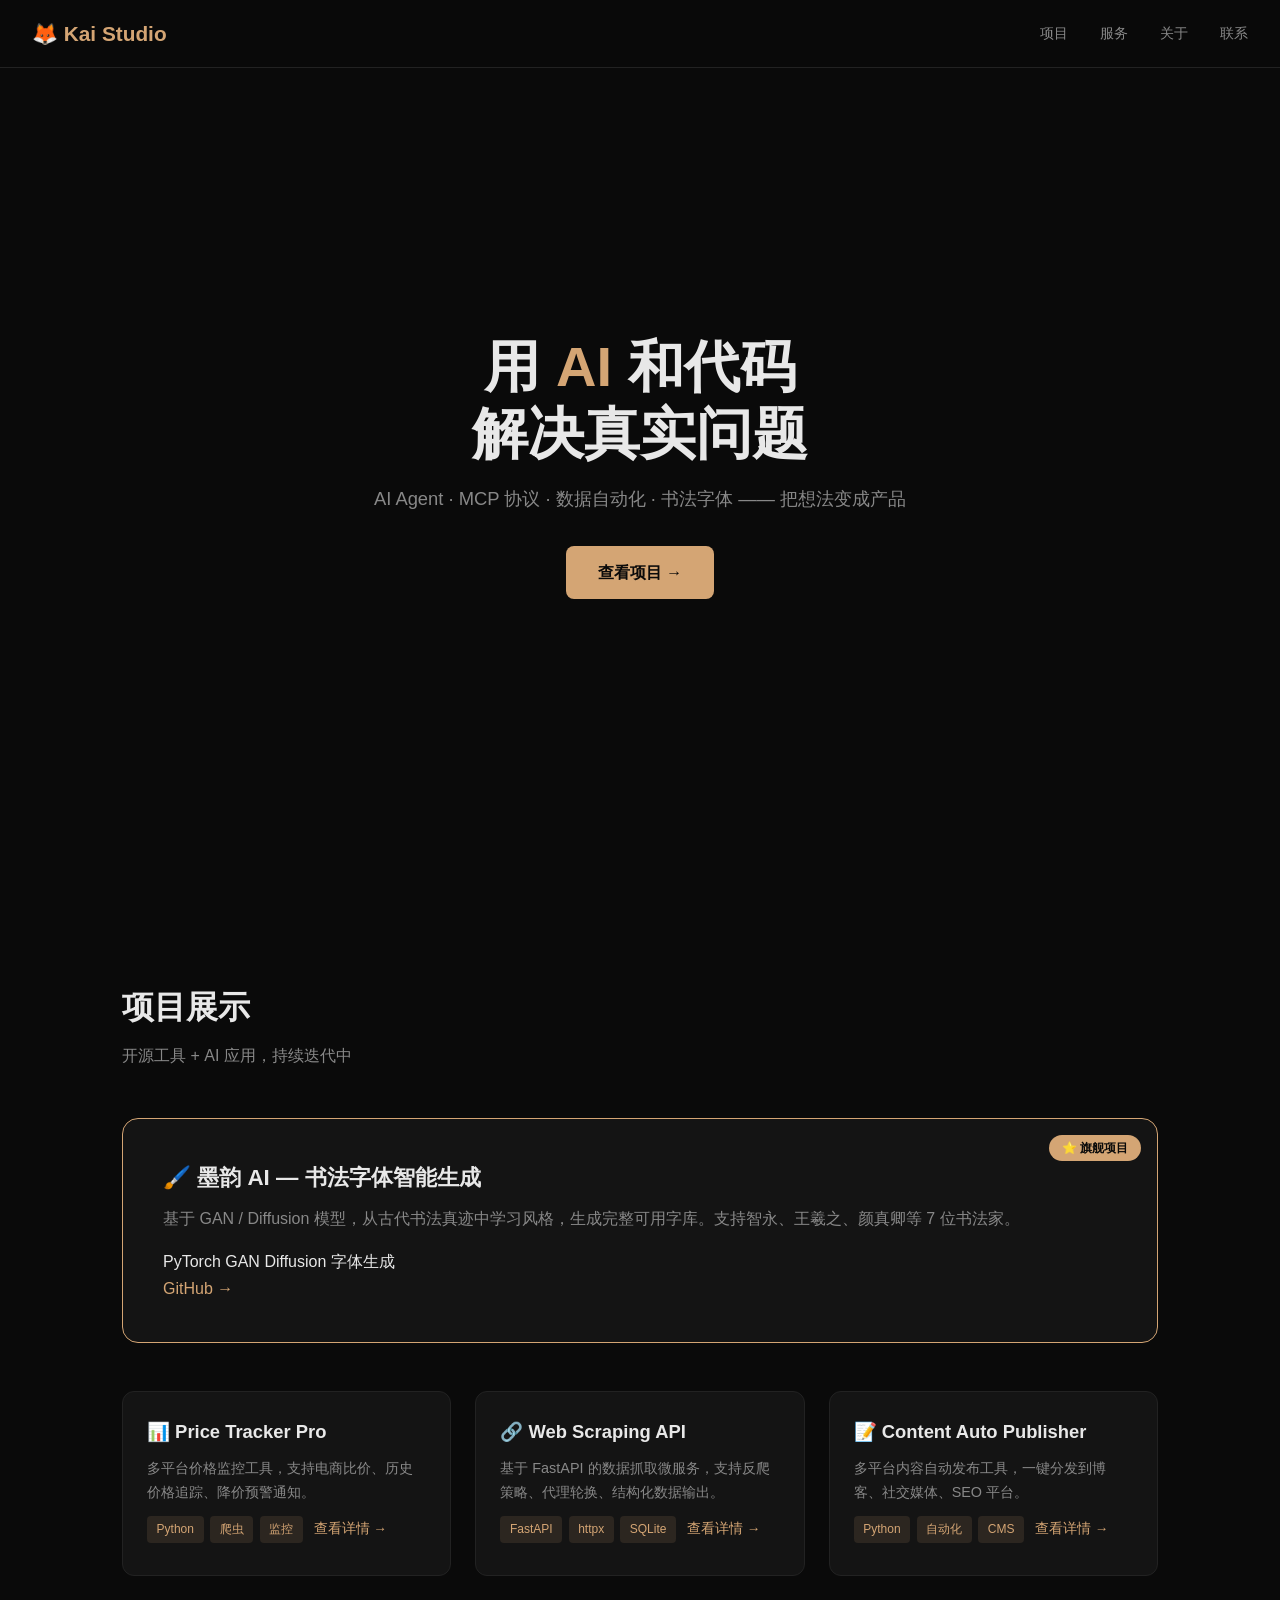
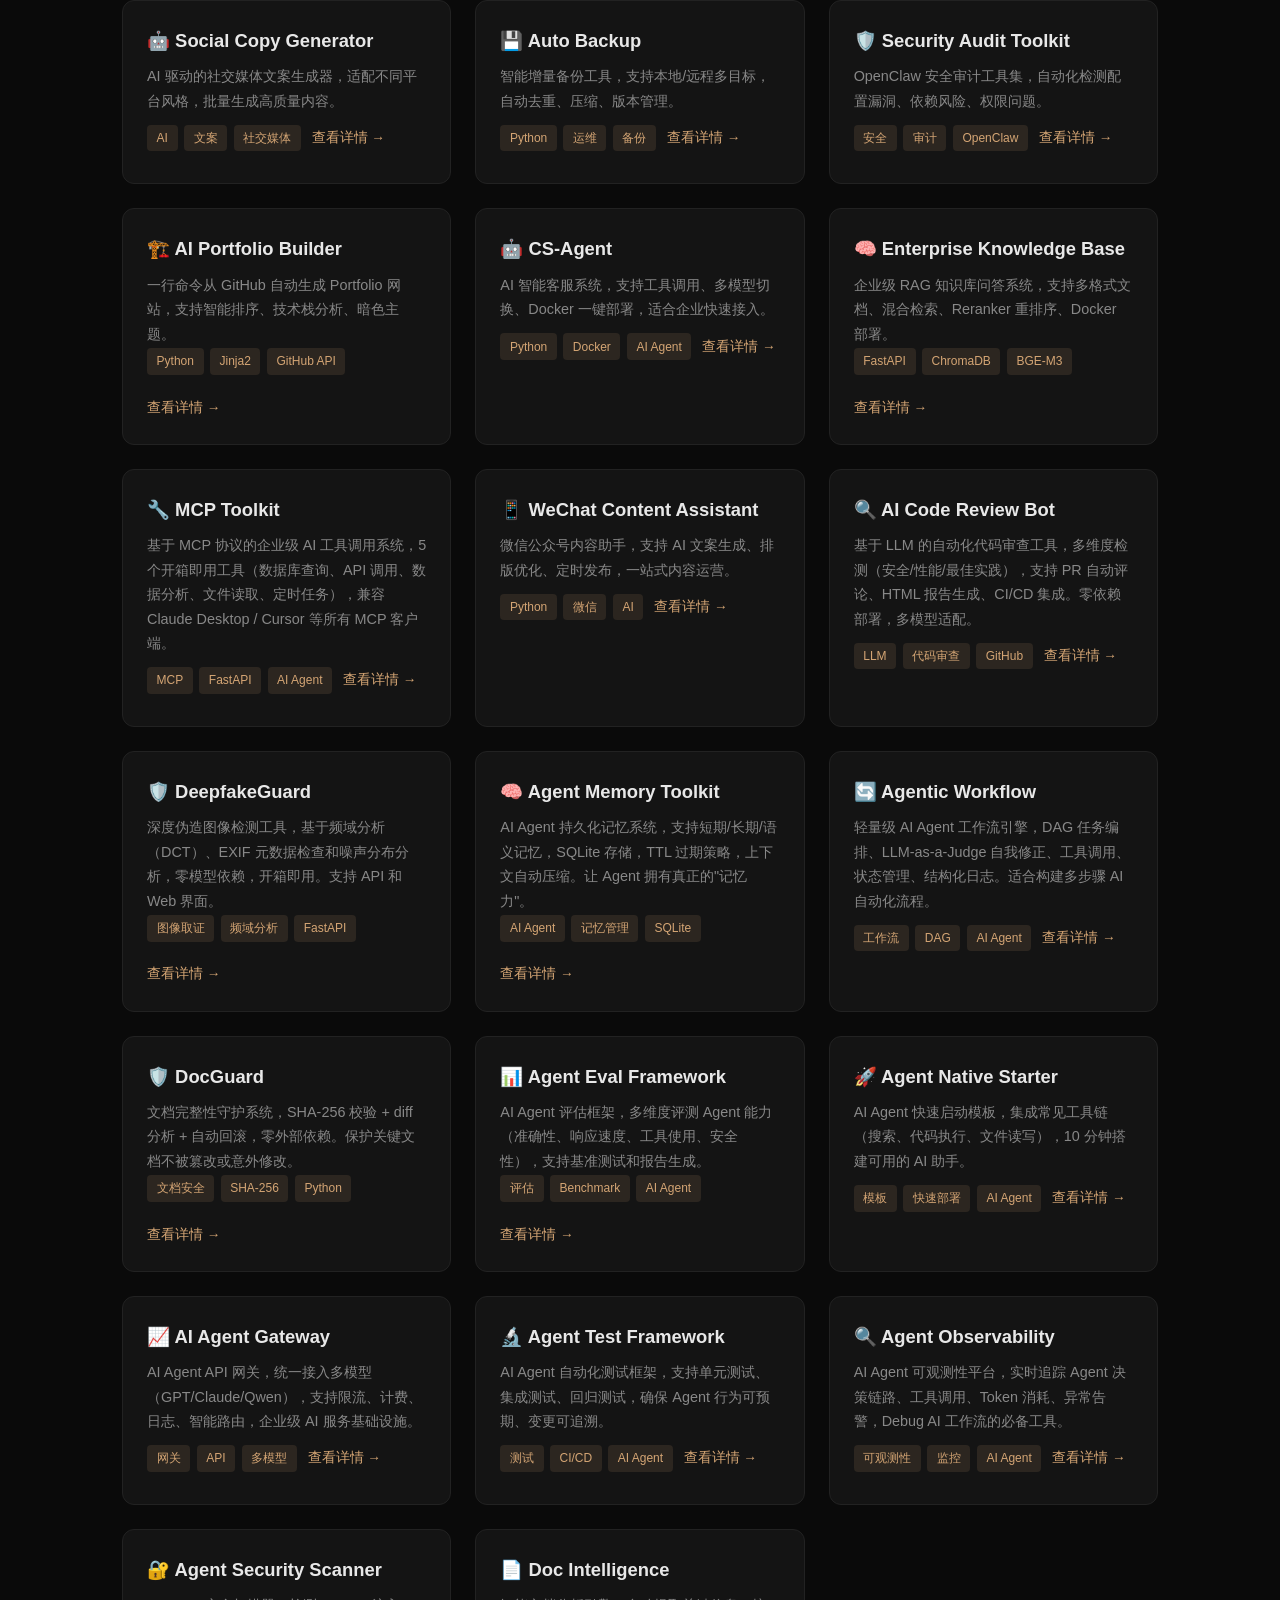
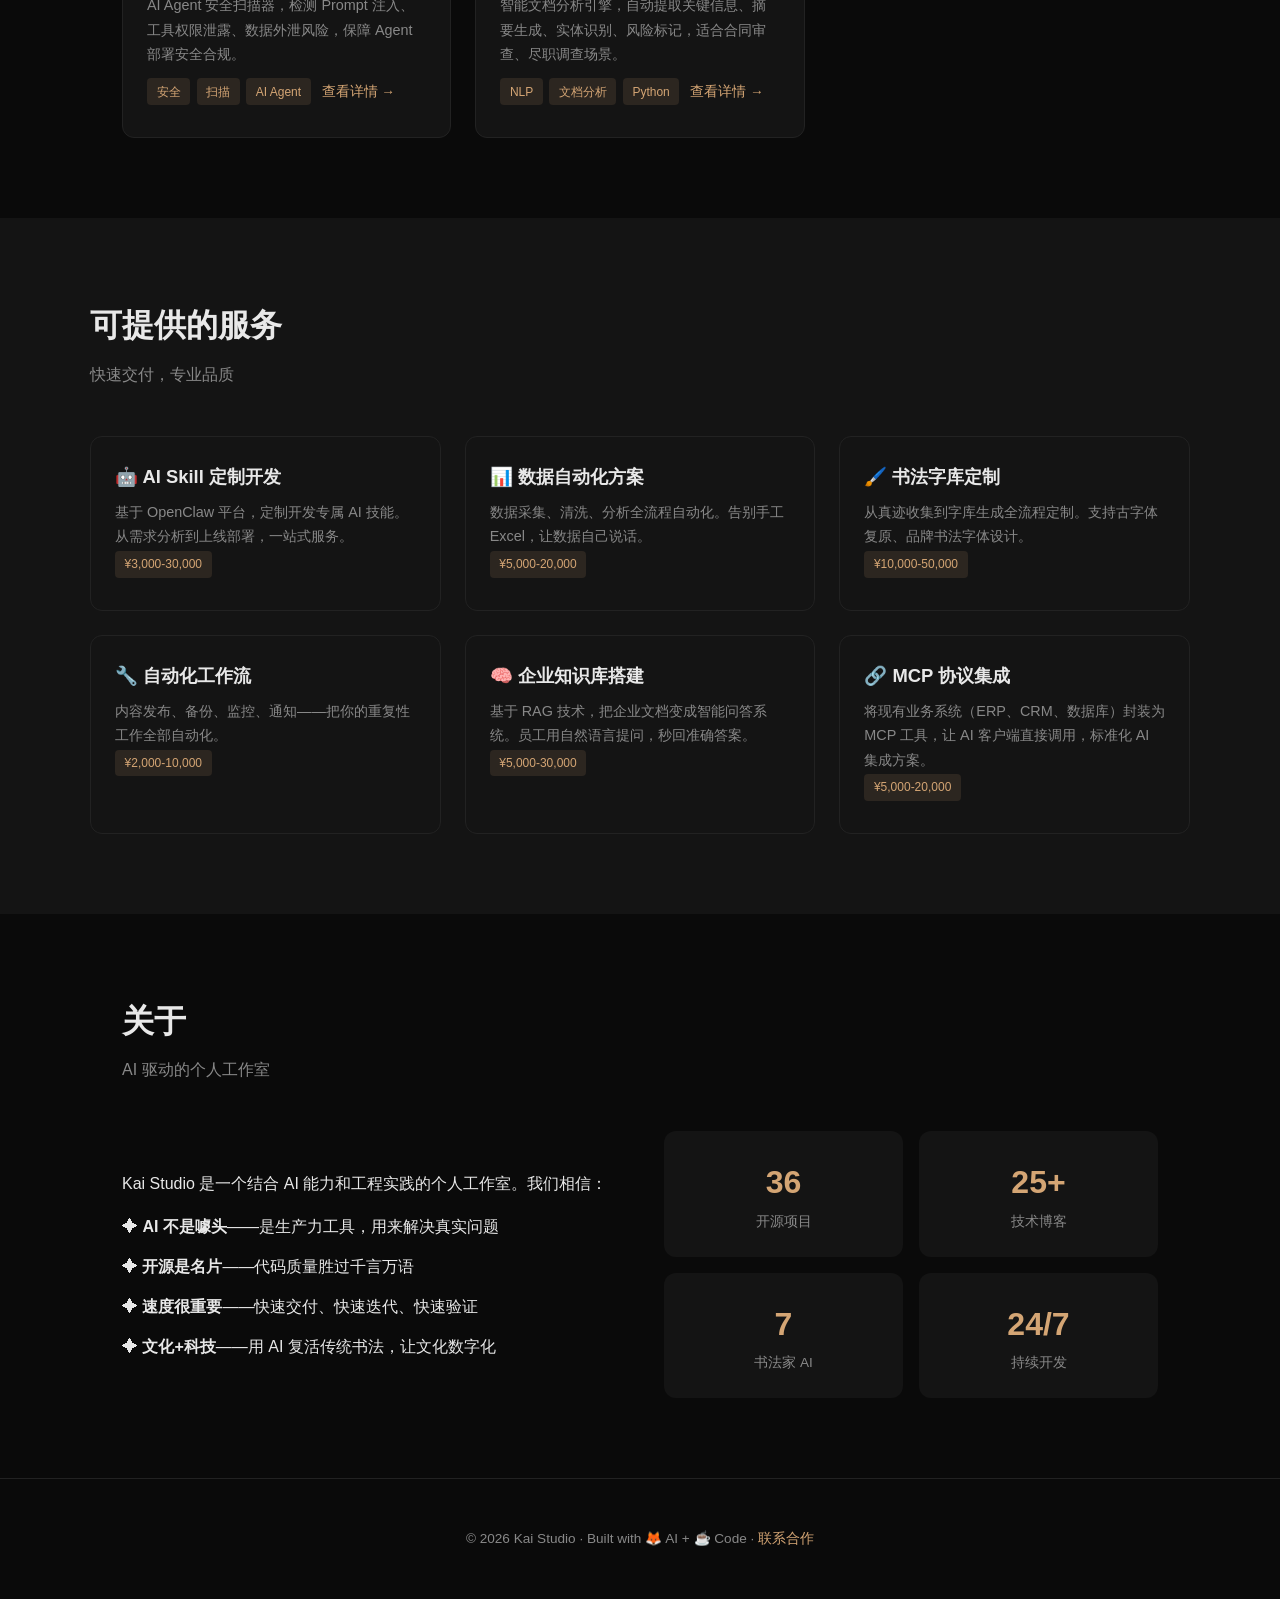
==== portfolio/index.html @ 68e37df7 "📊 更新 Portfolio: 36个开源项目展示 + 新增9个项目卡片" ====
<!DOCTYPE html>
<html lang="zh-CN">
<head>
<meta charset="UTF-8">
<meta name="viewport" content="width=device-width, initial-scale=1.0">
<title>Kai Studio — AI 自动化 · 书法字体 · 数据工具</title>
<style>
*{margin:0;padding:0;box-sizing:border-box}
:root{--bg:#0a0a0a;--card:#141414;--border:#222;--accent:#d4a574;--accent2:#c07850;--text:#e8e8e8;--muted:#888}
body{background:var(--bg);color:var(--text);font-family:-apple-system,BlinkMacSystemFont,"Segoe UI",Roboto,sans-serif;line-height:1.7}
a{color:var(--accent);text-decoration:none}
a:hover{text-decoration:underline}

nav{position:fixed;top:0;left:0;right:0;z-index:100;background:rgba(10,10,10,.92);backdrop-filter:blur(12px);border-bottom:1px solid var(--border);padding:1rem 2rem;display:flex;justify-content:space-between;align-items:center}
nav .logo{font-size:1.3rem;font-weight:700;color:var(--accent)}
nav .links{display:flex;gap:2rem}
nav .links a{color:var(--muted);font-size:.9rem;transition:color .2s}
nav .links a:hover{color:var(--accent);text-decoration:none}

.hero{min-height:100vh;display:flex;align-items:center;justify-content:center;text-align:center;padding:6rem 2rem 4rem}
.hero h1{font-size:clamp(2rem,5vw,3.5rem);font-weight:800;line-height:1.2;margin-bottom:1rem}
.hero h1 span{color:var(--accent)}
.hero p{font-size:1.15rem;color:var(--muted);max-width:600px;margin:0 auto 2rem}
.hero .cta{display:inline-block;background:var(--accent);color:var(--bg);padding:.8rem 2rem;border-radius:8px;font-weight:600;transition:all .2s}
.hero .cta:hover{background:var(--accent2);text-decoration:none;transform:translateY(-2px)}

section{padding:5rem 2rem;max-width:1100px;margin:0 auto}
section h2{font-size:2rem;margin-bottom:.5rem}
section .subtitle{color:var(--muted);margin-bottom:3rem}

.grid{display:grid;grid-template-columns:repeat(auto-fit,minmax(320px,1fr));gap:1.5rem}
.card{background:var(--card);border:1px solid var(--border);border-radius:12px;padding:1.5rem;transition:border-color .2s}
.card:hover{border-color:var(--accent)}
.card h3{font-size:1.15rem;margin-bottom:.5rem}
.card .tag{display:inline-block;background:rgba(212,165,116,.12);color:var(--accent);padding:.2rem .6rem;border-radius:4px;font-size:.75rem;margin-right:.4rem;margin-bottom:.5rem}
.card p{color:var(--muted);font-size:.9rem}
.card .link{display:inline-block;margin-top:.8rem;font-size:.85rem;color:var(--accent);font-weight:500}

.featured{background:var(--card);border:1px solid var(--accent);border-radius:16px;padding:2.5rem;margin-bottom:3rem;position:relative;overflow:hidden}
.featured::before{content:"⭐ 旗舰项目";position:absolute;top:1rem;right:1rem;background:var(--accent);color:var(--bg);padding:.2rem .8rem;border-radius:20px;font-size:.75rem;font-weight:600}
.featured h3{font-size:1.4rem;margin-bottom:.5rem}
.featured p{color:var(--muted);margin-bottom:1rem}

.about-grid{display:grid;grid-template-columns:1fr 1fr;gap:3rem;align-items:center}
.about-grid .stats{display:grid;grid-template-columns:1fr 1fr;gap:1rem}
.about-grid .stat{text-align:center;padding:1.5rem;background:var(--card);border-radius:12px}
.about-grid .stat .num{font-size:2rem;font-weight:800;color:var(--accent)}
.about-grid .stat .label{font-size:.85rem;color:var(--muted)}

footer{text-align:center;padding:3rem 2rem;border-top:1px solid var(--border);color:var(--muted);font-size:.85rem}

@media(max-width:768px){.about-grid{grid-template-columns:1fr}.nav .links{gap:1rem}}
</style>
</head>
<body>

<nav>
  <div class="logo">🦊 Kai Studio</div>
  <div class="links">
    <a href="#projects">项目</a>
    <a href="#services">服务</a>
    <a href="#about">关于</a>
    <a href="mailto:contact@example.com">联系</a>
  </div>
</nav>

<div class="hero">
  <div>
    <h1>用 <span>AI</span> 和代码<br>解决真实问题</h1>
    <p>AI Agent · MCP 协议 · 数据自动化 · 书法字体 —— 把想法变成产品</p>
    <a href="#projects" class="cta">查看项目 →</a>
  </div>
</div>

<section id="projects">
  <h2>项目展示</h2>
  <p class="subtitle">开源工具 + AI 应用，持续迭代中</p>

  <div class="featured">
    <h3>🖌️ 墨韵 AI — 书法字体智能生成</h3>
    <p>基于 GAN / Diffusion 模型，从古代书法真迹中学习风格，生成完整可用字库。支持智永、王羲之、颜真卿等 7 位书法家。</p>
    <div>
      <span class="tag">PyTorch</span>
      <span class="tag">GAN</span>
      <span class="tag">Diffusion</span>
      <span class="tag">字体生成</span>
    </div>
    <a href="https://github.com/kaising-openclaw1/calligraphy-ai" class="link">GitHub →</a>
  </div>

  <div class="grid">
    <div class="card">
      <h3>📊 Price Tracker Pro</h3>
      <p>多平台价格监控工具，支持电商比价、历史价格追踪、降价预警通知。</p>
      <span class="tag">Python</span><span class="tag">爬虫</span><span class="tag">监控</span>
      <a href="https://github.com/kaising-openclaw1/price-tracker" class="link">查看详情 →</a>
    </div>
    <div class="card">
      <h3>🔗 Web Scraping API</h3>
      <p>基于 FastAPI 的数据抓取微服务，支持反爬策略、代理轮换、结构化数据输出。</p>
      <span class="tag">FastAPI</span><span class="tag">httpx</span><span class="tag">SQLite</span>
      <a href="https://github.com/kaising-openclaw1/scraping-api" class="link">查看详情 →</a>
    </div>
    <div class="card">
      <h3>📝 Content Auto Publisher</h3>
      <p>多平台内容自动发布工具，一键分发到博客、社交媒体、SEO 平台。</p>
      <span class="tag">Python</span><span class="tag">自动化</span><span class="tag">CMS</span>
      <a href="https://github.com/kaising-openclaw1/content-auto-publisher" class="link">查看详情 →</a>
    </div>
    <div class="card">
      <h3>🤖 Social Copy Generator</h3>
      <p>AI 驱动的社交媒体文案生成器，适配不同平台风格，批量生成高质量内容。</p>
      <span class="tag">AI</span><span class="tag">文案</span><span class="tag">社交媒体</span>
      <a href="https://github.com/kaising-openclaw1/social-copy" class="link">查看详情 →</a>
    </div>
    <div class="card">
      <h3>💾 Auto Backup</h3>
      <p>智能增量备份工具，支持本地/远程多目标，自动去重、压缩、版本管理。</p>
      <span class="tag">Python</span><span class="tag">运维</span><span class="tag">备份</span>
      <a href="https://github.com/kaising-openclaw1/auto-backup" class="link">查看详情 →</a>
    </div>
    <div class="card">
      <h3>🛡️ Security Audit Toolkit</h3>
      <p>OpenClaw 安全审计工具集，自动化检测配置漏洞、依赖风险、权限问题。</p>
      <span class="tag">安全</span><span class="tag">审计</span><span class="tag">OpenClaw</span>
      <a href="https://github.com/kaising-openclaw1/security-audit" class="link">查看详情 →</a>
    </div>
    <div class="card">
      <h3>🏗️ AI Portfolio Builder</h3>
      <p>一行命令从 GitHub 自动生成 Portfolio 网站，支持智能排序、技术栈分析、暗色主题。</p>
      <span class="tag">Python</span><span class="tag">Jinja2</span><span class="tag">GitHub API</span>
      <a href="https://github.com/kaising-openclaw1/ai-portfolio-builder" class="link">查看详情 →</a>
    </div>
    <div class="card">
      <h3>🤖 CS-Agent</h3>
      <p>AI 智能客服系统，支持工具调用、多模型切换、Docker 一键部署，适合企业快速接入。</p>
      <span class="tag">Python</span><span class="tag">Docker</span><span class="tag">AI Agent</span>
      <a href="https://github.com/kaising-openclaw1/cs-agent" class="link">查看详情 →</a>
    </div>
    <div class="card">
      <h3>🧠 Enterprise Knowledge Base</h3>
      <p>企业级 RAG 知识库问答系统，支持多格式文档、混合检索、Reranker 重排序、Docker 部署。</p>
      <span class="tag">FastAPI</span><span class="tag">ChromaDB</span><span class="tag">BGE-M3</span>
      <a href="https://github.com/kaising-openclaw1/enterprise-knowledge-base" class="link">查看详情 →</a>
    </div>
    <div class="card">
      <h3>🔧 MCP Toolkit</h3>
      <p>基于 MCP 协议的企业级 AI 工具调用系统，5 个开箱即用工具（数据库查询、API 调用、数据分析、文件读取、定时任务），兼容 Claude Desktop / Cursor 等所有 MCP 客户端。</p>
      <span class="tag">MCP</span><span class="tag">FastAPI</span><span class="tag">AI Agent</span>
      <a href="https://github.com/kaising-openclaw1/mcp-toolkit" class="link">查看详情 →</a>
    </div>
    <div class="card">
      <h3>📱 WeChat Content Assistant</h3>
      <p>微信公众号内容助手，支持 AI 文案生成、排版优化、定时发布，一站式内容运营。</p>
      <span class="tag">Python</span><span class="tag">微信</span><span class="tag">AI</span>
      <a href="https://github.com/kaising-openclaw1/wechat-content-assistant" class="link">查看详情 →</a>
    </div>
    <div class="card">
      <h3>🔍 AI Code Review Bot</h3>
      <p>基于 LLM 的自动化代码审查工具，多维度检测（安全/性能/最佳实践），支持 PR 自动评论、HTML 报告生成、CI/CD 集成。零依赖部署，多模型适配。</p>
      <span class="tag">LLM</span><span class="tag">代码审查</span><span class="tag">GitHub</span>
      <a href="https://github.com/kaising-openclaw1/code-review-bot" class="link">查看详情 →</a>
    </div>
    <div class="card">
      <h3>🛡️ DeepfakeGuard</h3>
      <p>深度伪造图像检测工具，基于频域分析（DCT）、EXIF 元数据检查和噪声分布分析，零模型依赖，开箱即用。支持 API 和 Web 界面。</p>
      <span class="tag">图像取证</span><span class="tag">频域分析</span><span class="tag">FastAPI</span>
      <a href="https://github.com/kaising-openclaw1/deepfake-guard" class="link">查看详情 →</a>
    </div>
    <div class="card">
      <h3>🧠 Agent Memory Toolkit</h3>
      <p>AI Agent 持久化记忆系统，支持短期/长期/语义记忆，SQLite 存储，TTL 过期策略，上下文自动压缩。让 Agent 拥有真正的"记忆力"。</p>
      <span class="tag">AI Agent</span><span class="tag">记忆管理</span><span class="tag">SQLite</span>
      <a href="https://github.com/kaising-openclaw1/agent-memory-toolkit" class="link">查看详情 →</a>
    </div>
    <div class="card">
      <h3>🔄 Agentic Workflow</h3>
      <p>轻量级 AI Agent 工作流引擎，DAG 任务编排、LLM-as-a-Judge 自我修正、工具调用、状态管理、结构化日志。适合构建多步骤 AI 自动化流程。</p>
      <span class="tag">工作流</span><span class="tag">DAG</span><span class="tag">AI Agent</span>
      <a href="https://github.com/kaising-openclaw1/agentic-workflow" class="link">查看详情 →</a>
    </div>
    <div class="card">
      <h3>🛡️ DocGuard</h3>
      <p>文档完整性守护系统，SHA-256 校验 + diff 分析 + 自动回滚，零外部依赖。保护关键文档不被篡改或意外修改。</p>
      <span class="tag">文档安全</span><span class="tag">SHA-256</span><span class="tag">Python</span>
      <a href="https://github.com/kaising-openclaw1/doc-guard" class="link">查看详情 →</a>
    </div>
    <div class="card">
      <h3>📊 Agent Eval Framework</h3>
      <p>AI Agent 评估框架，多维度评测 Agent 能力（准确性、响应速度、工具使用、安全性），支持基准测试和报告生成。</p>
      <span class="tag">评估</span><span class="tag">Benchmark</span><span class="tag">AI Agent</span>
      <a href="https://github.com/kaising-openclaw1/agent-eval-framework" class="link">查看详情 →</a>
    </div>
    <div class="card">
      <h3>🚀 Agent Native Starter</h3>
      <p>AI Agent 快速启动模板，集成常见工具链（搜索、代码执行、文件读写），10 分钟搭建可用的 AI 助手。</p>
      <span class="tag">模板</span><span class="tag">快速部署</span><span class="tag">AI Agent</span>
      <a href="https://github.com/kaising-openclaw1/agent-native-starter" class="link">查看详情 →</a>
    </div>
    <div class="card">
      <h3>📈 AI Agent Gateway</h3>
      <p>AI Agent API 网关，统一接入多模型（GPT/Claude/Qwen），支持限流、计费、日志、智能路由，企业级 AI 服务基础设施。</p>
      <span class="tag">网关</span><span class="tag">API</span><span class="tag">多模型</span>
      <a href="https://github.com/kaising-openclaw1/ai-agent-gateway" class="link">查看详情 →</a>
    </div>
    <div class="card">
      <h3>🔬 Agent Test Framework</h3>
      <p>AI Agent 自动化测试框架，支持单元测试、集成测试、回归测试，确保 Agent 行为可预期、变更可追溯。</p>
      <span class="tag">测试</span><span class="tag">CI/CD</span><span class="tag">AI Agent</span>
      <a href="https://github.com/kaising-openclaw1/agent-test-framework" class="link">查看详情 →</a>
    </div>
    <div class="card">
      <h3>🔍 Agent Observability</h3>
      <p>AI Agent 可观测性平台，实时追踪 Agent 决策链路、工具调用、Token 消耗、异常告警，Debug AI 工作流的必备工具。</p>
      <span class="tag">可观测性</span><span class="tag">监控</span><span class="tag">AI Agent</span>
      <a href="https://github.com/kaising-openclaw1/agent-observability" class="link">查看详情 →</a>
    </div>
    <div class="card">
      <h3>🔐 Agent Security Scanner</h3>
      <p>AI Agent 安全扫描器，检测 Prompt 注入、工具权限泄露、数据外泄风险，保障 Agent 部署安全合规。</p>
      <span class="tag">安全</span><span class="tag">扫描</span><span class="tag">AI Agent</span>
      <a href="https://github.com/kaising-openclaw1/agent-security-scanner" class="link">查看详情 →</a>
    </div>
    <div class="card">
      <h3>📄 Doc Intelligence</h3>
      <p>智能文档分析引擎，自动提取关键信息、摘要生成、实体识别、风险标记，适合合同审查、尽职调查场景。</p>
      <span class="tag">NLP</span><span class="tag">文档分析</span><span class="tag">Python</span>
      <a href="https://github.com/kaising-openclaw1/doc-intelligence" class="link">查看详情 →</a>
    </div>
  </div>
</section>

<section id="services" style="background:var(--card);max-width:100%;padding:5rem 2rem">
  <div style="max-width:1100px;margin:0 auto">
    <h2>可提供的服务</h2>
    <p class="subtitle">快速交付，专业品质</p>
    <div class="grid">
      <div class="card">
        <h3>🤖 AI Skill 定制开发</h3>
        <p>基于 OpenClaw 平台，定制开发专属 AI 技能。从需求分析到上线部署，一站式服务。</p>
        <span class="tag">¥3,000-30,000</span>
      </div>
      <div class="card">
        <h3>📊 数据自动化方案</h3>
        <p>数据采集、清洗、分析全流程自动化。告别手工 Excel，让数据自己说话。</p>
        <span class="tag">¥5,000-20,000</span>
      </div>
      <div class="card">
        <h3>🖌️ 书法字库定制</h3>
        <p>从真迹收集到字库生成全流程定制。支持古字体复原、品牌书法字体设计。</p>
        <span class="tag">¥10,000-50,000</span>
      </div>
      <div class="card">
        <h3>🔧 自动化工作流</h3>
        <p>内容发布、备份、监控、通知——把你的重复性工作全部自动化。</p>
        <span class="tag">¥2,000-10,000</span>
      </div>
      <div class="card">
        <h3>🧠 企业知识库搭建</h3>
        <p>基于 RAG 技术，把企业文档变成智能问答系统。员工用自然语言提问，秒回准确答案。</p>
        <span class="tag">¥5,000-30,000</span>
      </div>
      <div class="card">
        <h3>🔗 MCP 协议集成</h3>
        <p>将现有业务系统（ERP、CRM、数据库）封装为 MCP 工具，让 AI 客户端直接调用，标准化 AI 集成方案。</p>
        <span class="tag">¥5,000-20,000</span>
      </div>
    </div>
  </div>
</section>

<section id="about">
  <h2>关于</h2>
  <p class="subtitle">AI 驱动的个人工作室</p>
  <div class="about-grid">
    <div>
      <p style="margin-bottom:1rem">Kai Studio 是一个结合 AI 能力和工程实践的个人工作室。我们相信：</p>
      <ul style="list-style:none;display:flex;flex-direction:column;gap:.8rem">
        <li>✦ <strong>AI 不是噱头</strong>——是生产力工具，用来解决真实问题</li>
        <li>✦ <strong>开源是名片</strong>——代码质量胜过千言万语</li>
        <li>✦ <strong>速度很重要</strong>——快速交付、快速迭代、快速验证</li>
        <li>✦ <strong>文化+科技</strong>——用 AI 复活传统书法，让文化数字化</li>
      </ul>
    </div>
    <div class="stats">
      <div class="stat"><div class="num">36</div><div class="label">开源项目</div></div>
      <div class="stat"><div class="num">25+</div><div class="label">技术博客</div></div>
      <div class="stat"><div class="num">7</div><div class="label">书法家 AI</div></div>
      <div class="stat"><div class="num">24/7</div><div class="label">持续开发</div></div>
    </div>
  </div>
</section>

<footer>
  <p>© 2026 Kai Studio · Built with 🦊 AI + ☕ Code · <a href="mailto:contact@example.com">联系合作</a></p>
</footer>

</body>
</html>
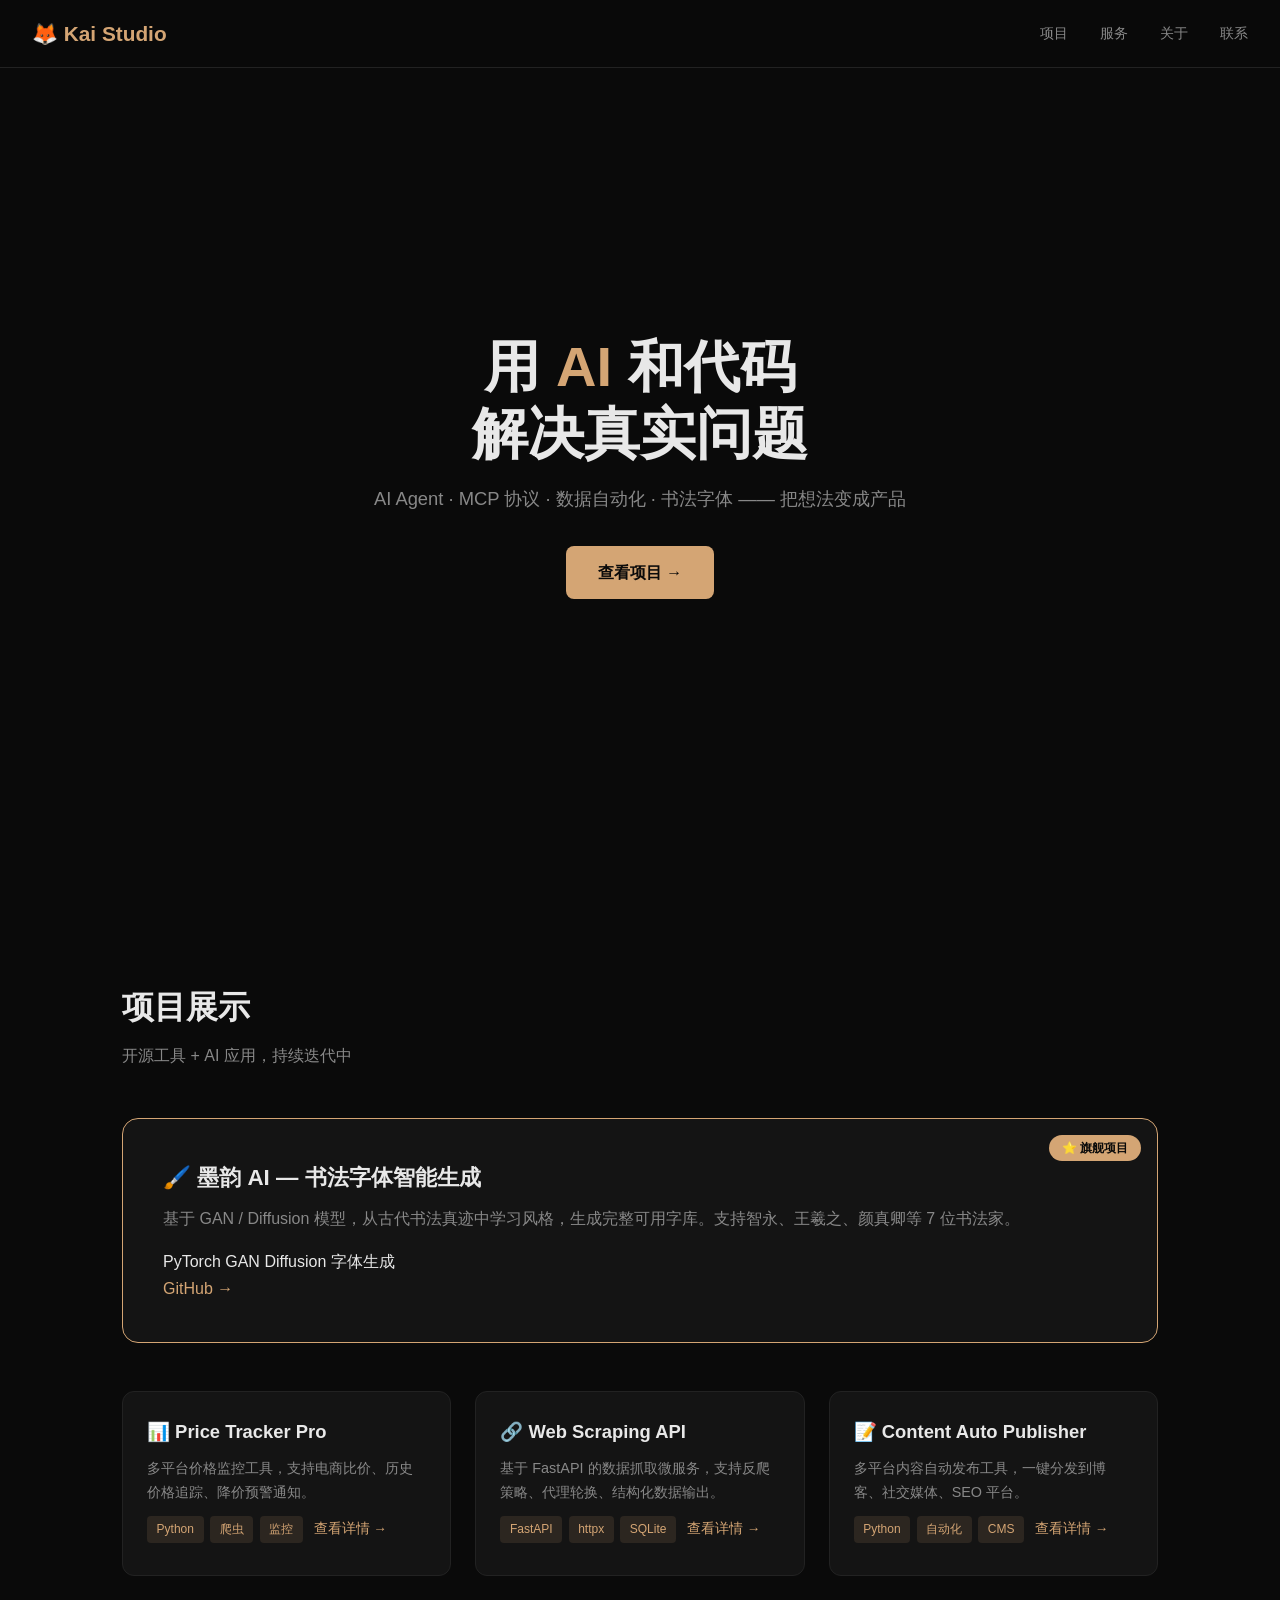
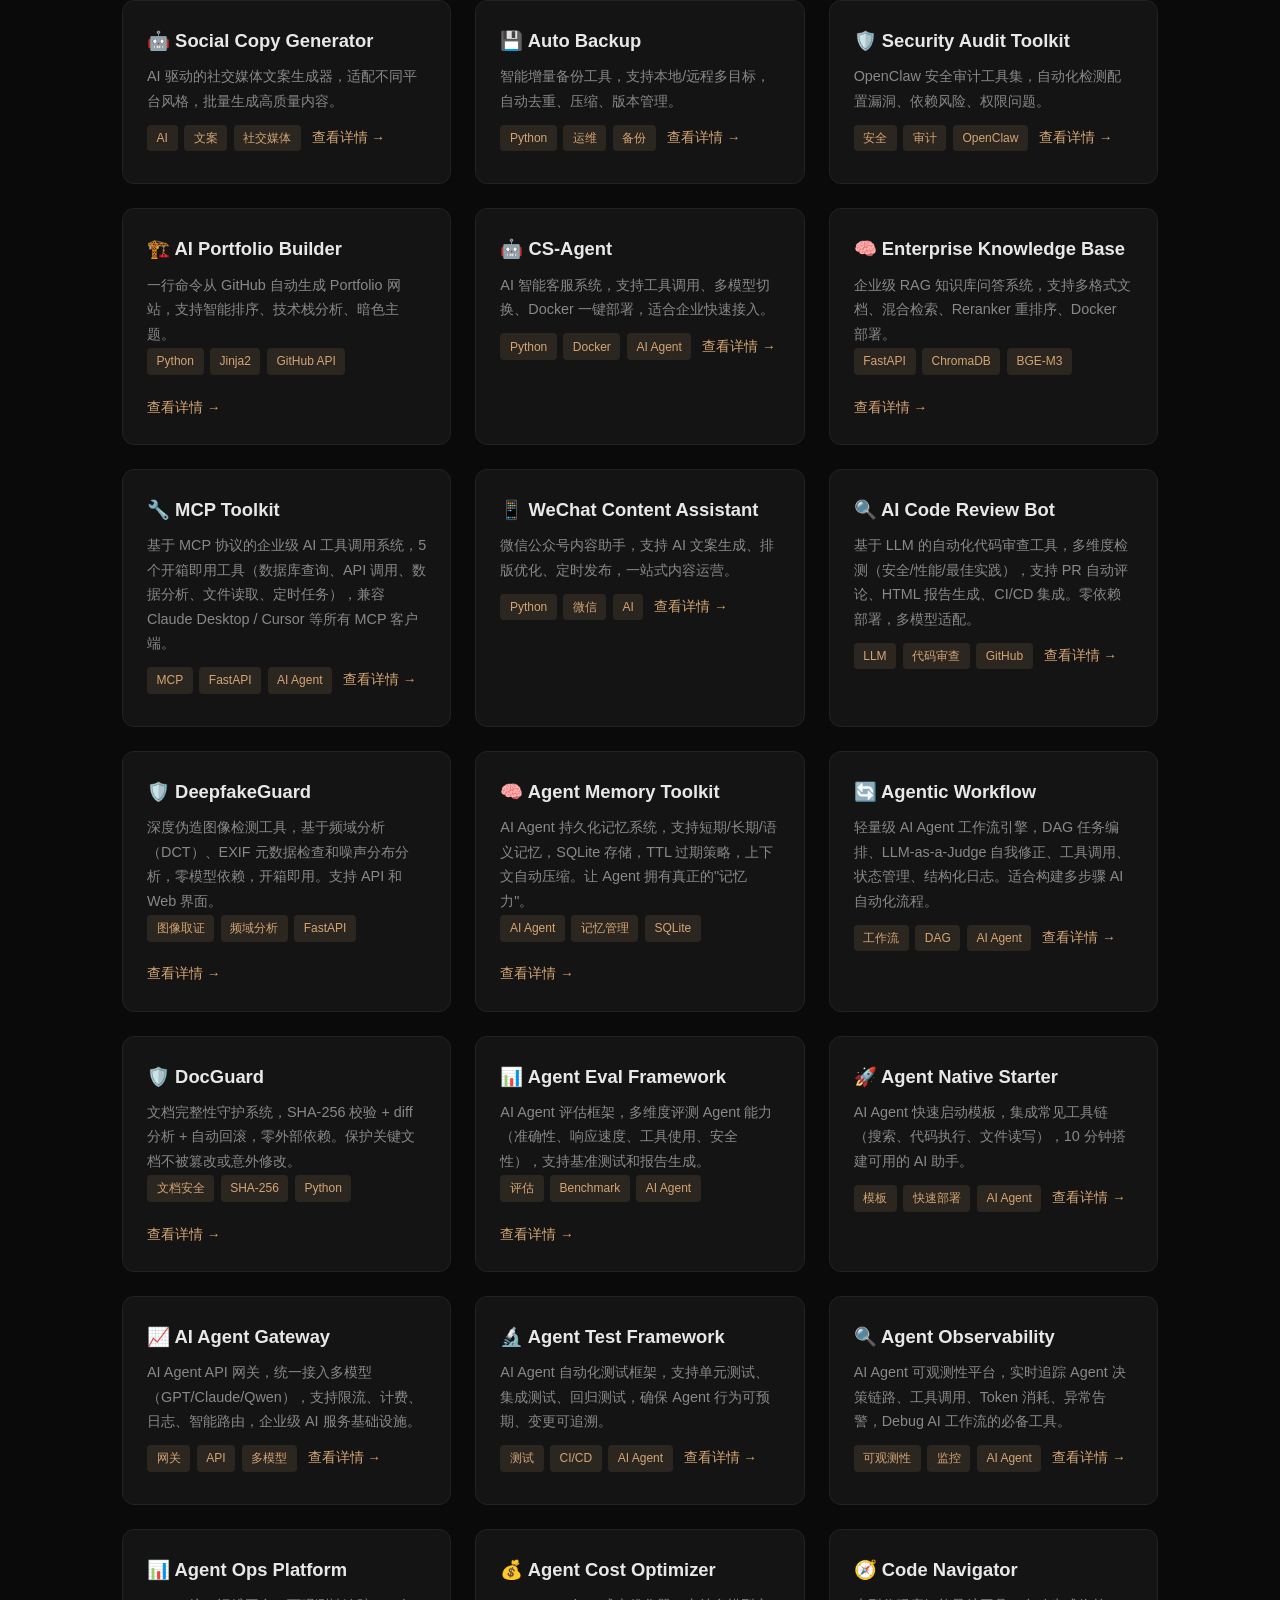
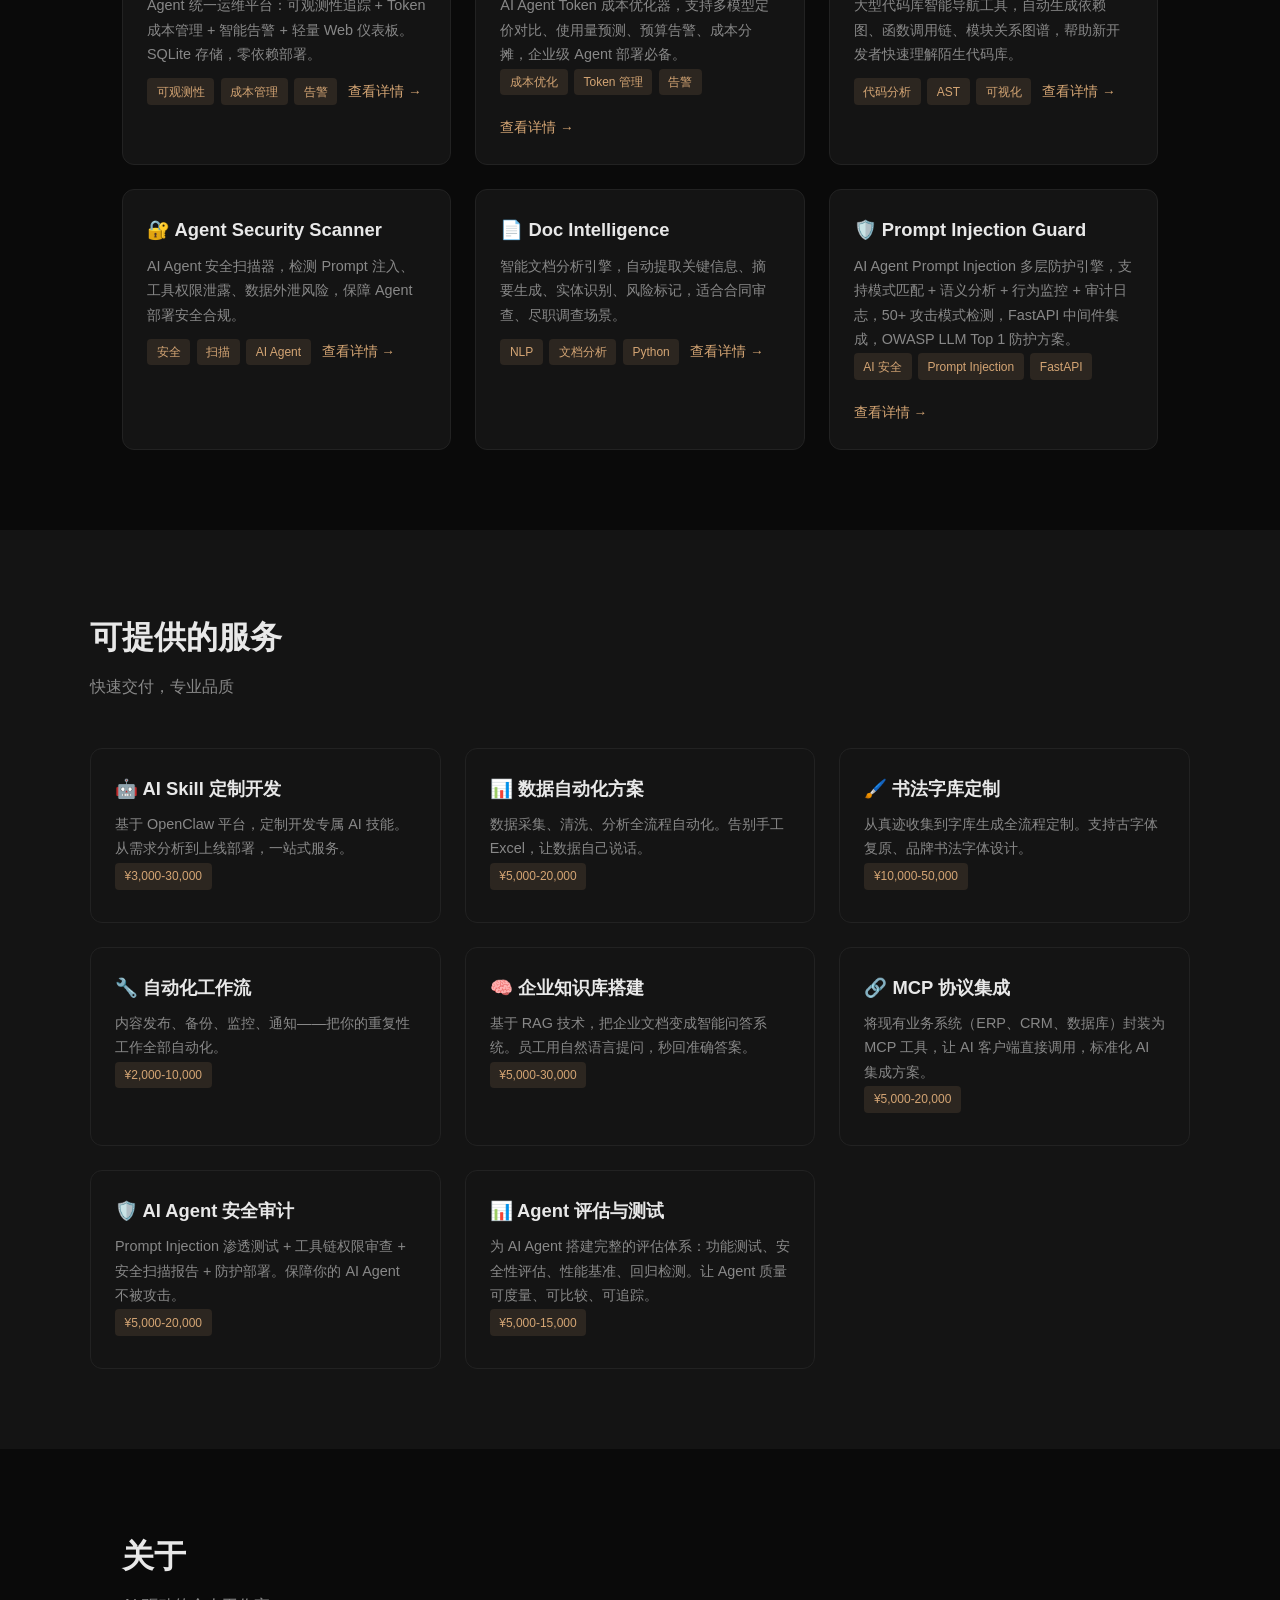
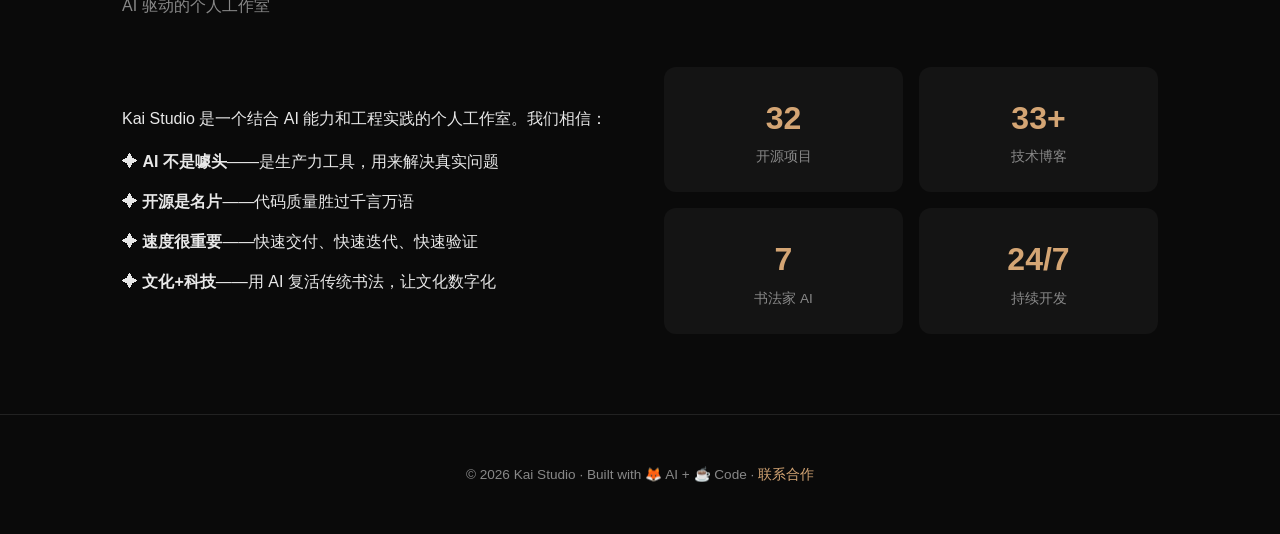
==== commit a8c03ce0: "📊 更新 Portfolio: 新增 Agent Ops/Cost Optimizer/Code Navigator 项目 + Agent 评估服务" ====
--- a/portfolio/index.html
+++ b/portfolio/index.html
@@ -216,6 +216,24 @@
       <a href="https://github.com/kaising-openclaw1/agent-observability" class="link">查看详情 →</a>
     </div>
     <div class="card">
+      <h3>📊 Agent Ops Platform</h3>
+      <p>Agent 统一运维平台：可观测性追踪 + Token 成本管理 + 智能告警 + 轻量 Web 仪表板。SQLite 存储，零依赖部署。</p>
+      <span class="tag">可观测性</span><span class="tag">成本管理</span><span class="tag">告警</span>
+      <a href="https://github.com/kaising-openclaw1/agent-ops-platform" class="link">查看详情 →</a>
+    </div>
+    <div class="card">
+      <h3>💰 Agent Cost Optimizer</h3>
+      <p>AI Agent Token 成本优化器，支持多模型定价对比、使用量预测、预算告警、成本分摊，企业级 Agent 部署必备。</p>
+      <span class="tag">成本优化</span><span class="tag">Token 管理</span><span class="tag">告警</span>
+      <a href="https://github.com/kaising-openclaw1/agent-cost-optimizer" class="link">查看详情 →</a>
+    </div>
+    <div class="card">
+      <h3>🧭 Code Navigator</h3>
+      <p>大型代码库智能导航工具，自动生成依赖图、函数调用链、模块关系图谱，帮助新开发者快速理解陌生代码库。</p>
+      <span class="tag">代码分析</span><span class="tag">AST</span><span class="tag">可视化</span>
+      <a href="https://github.com/kaising-openclaw1/code-navigator" class="link">查看详情 →</a>
+    </div>
+    <div class="card">
       <h3>🔐 Agent Security Scanner</h3>
       <p>AI Agent 安全扫描器，检测 Prompt 注入、工具权限泄露、数据外泄风险，保障 Agent 部署安全合规。</p>
       <span class="tag">安全</span><span class="tag">扫描</span><span class="tag">AI Agent</span>
@@ -226,6 +244,12 @@
       <p>智能文档分析引擎，自动提取关键信息、摘要生成、实体识别、风险标记，适合合同审查、尽职调查场景。</p>
       <span class="tag">NLP</span><span class="tag">文档分析</span><span class="tag">Python</span>
       <a href="https://github.com/kaising-openclaw1/doc-intelligence" class="link">查看详情 →</a>
+    </div>
+    <div class="card">
+      <h3>🛡️ Prompt Injection Guard</h3>
+      <p>AI Agent Prompt Injection 多层防护引擎，支持模式匹配 + 语义分析 + 行为监控 + 审计日志，50+ 攻击模式检测，FastAPI 中间件集成，OWASP LLM Top 1 防护方案。</p>
+      <span class="tag">AI 安全</span><span class="tag">Prompt Injection</span><span class="tag">FastAPI</span>
+      <a href="https://github.com/kaising-openclaw1/prompt-injection-guard" class="link">查看详情 →</a>
     </div>
   </div>
 </section>
@@ -264,6 +288,16 @@
         <h3>🔗 MCP 协议集成</h3>
         <p>将现有业务系统（ERP、CRM、数据库）封装为 MCP 工具，让 AI 客户端直接调用，标准化 AI 集成方案。</p>
         <span class="tag">¥5,000-20,000</span>
+      </div>
+      <div class="card">
+        <h3>🛡️ AI Agent 安全审计</h3>
+        <p>Prompt Injection 渗透测试 + 工具链权限审查 + 安全扫描报告 + 防护部署。保障你的 AI Agent 不被攻击。</p>
+        <span class="tag">¥5,000-20,000</span>
+      </div>
+      <div class="card">
+        <h3>📊 Agent 评估与测试</h3>
+        <p>为 AI Agent 搭建完整的评估体系：功能测试、安全性评估、性能基准、回归检测。让 Agent 质量可度量、可比较、可追踪。</p>
+        <span class="tag">¥5,000-15,000</span>
       </div>
     </div>
   </div>
@@ -283,8 +317,8 @@
       </ul>
     </div>
     <div class="stats">
-      <div class="stat"><div class="num">36</div><div class="label">开源项目</div></div>
-      <div class="stat"><div class="num">25+</div><div class="label">技术博客</div></div>
+      <div class="stat"><div class="num">32</div><div class="label">开源项目</div></div>
+      <div class="stat"><div class="num">33+</div><div class="label">技术博客</div></div>
       <div class="stat"><div class="num">7</div><div class="label">书法家 AI</div></div>
       <div class="stat"><div class="num">24/7</div><div class="label">持续开发</div></div>
     </div>
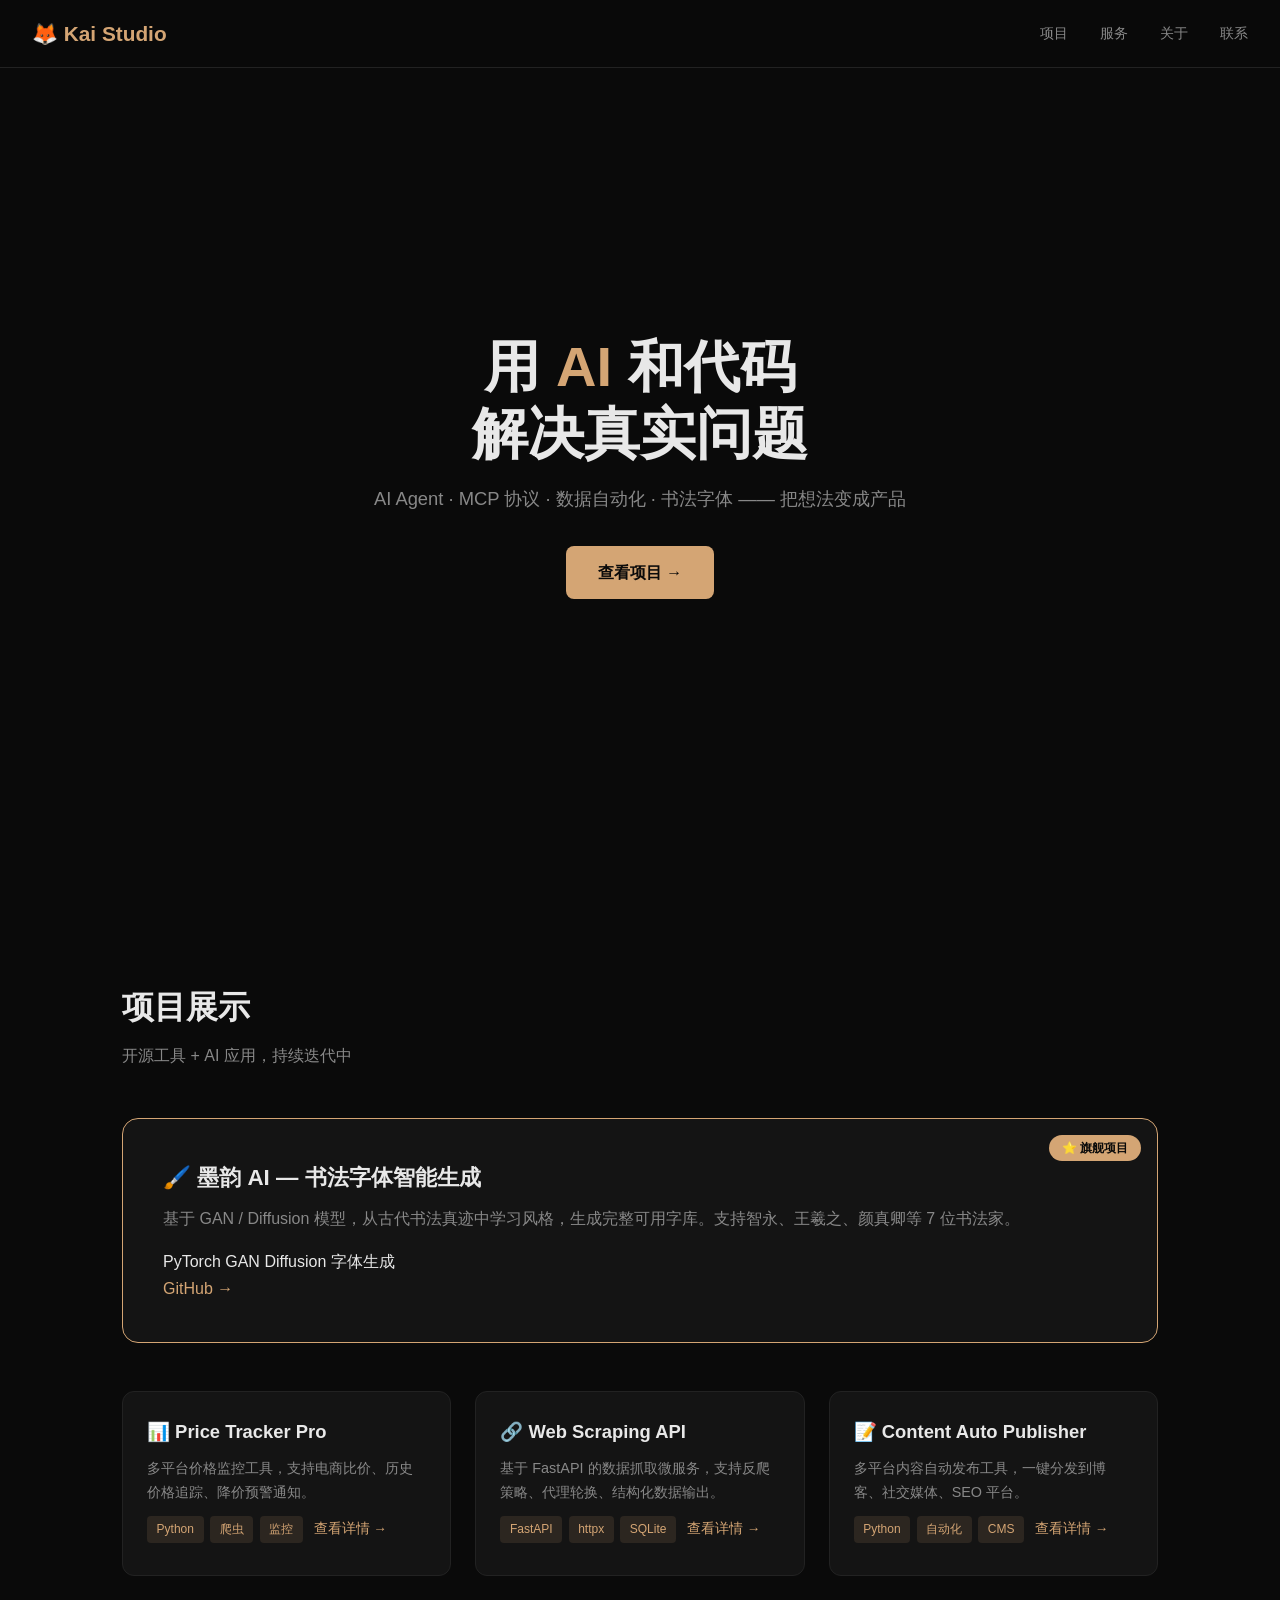
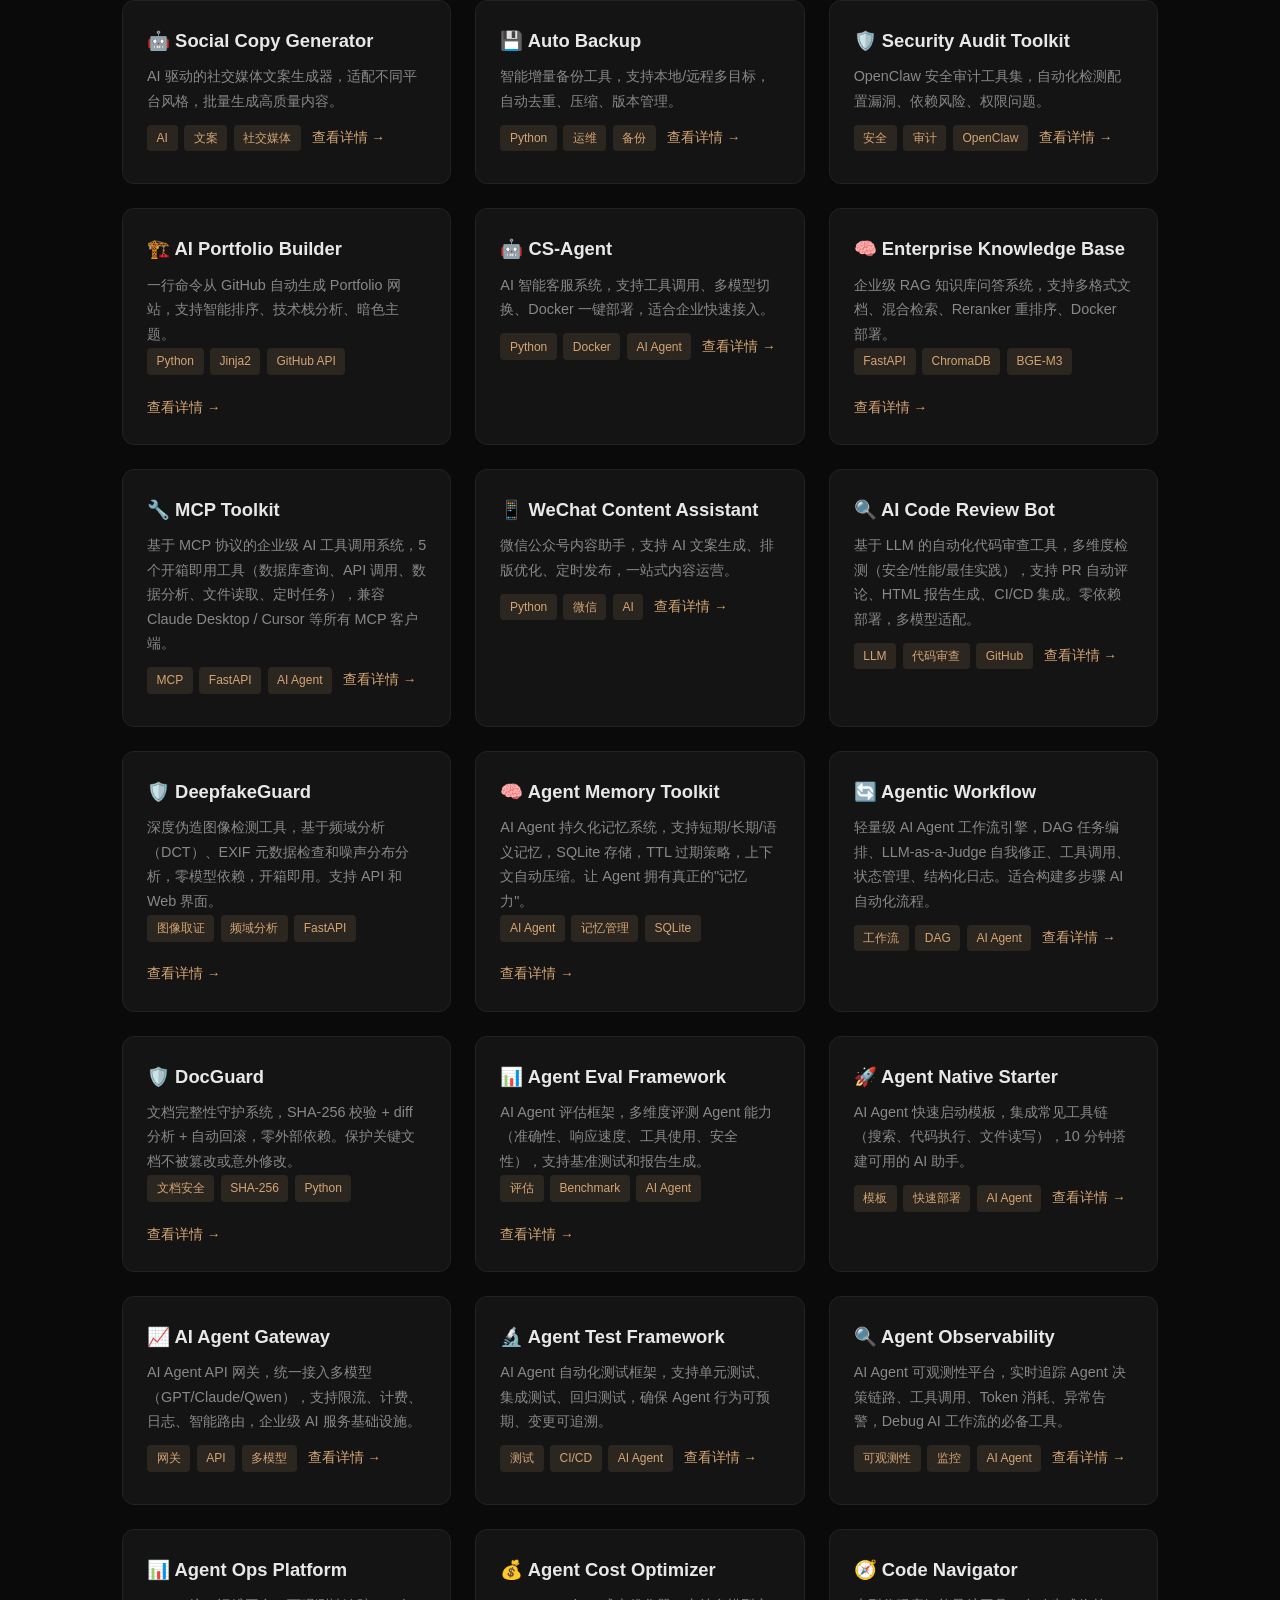
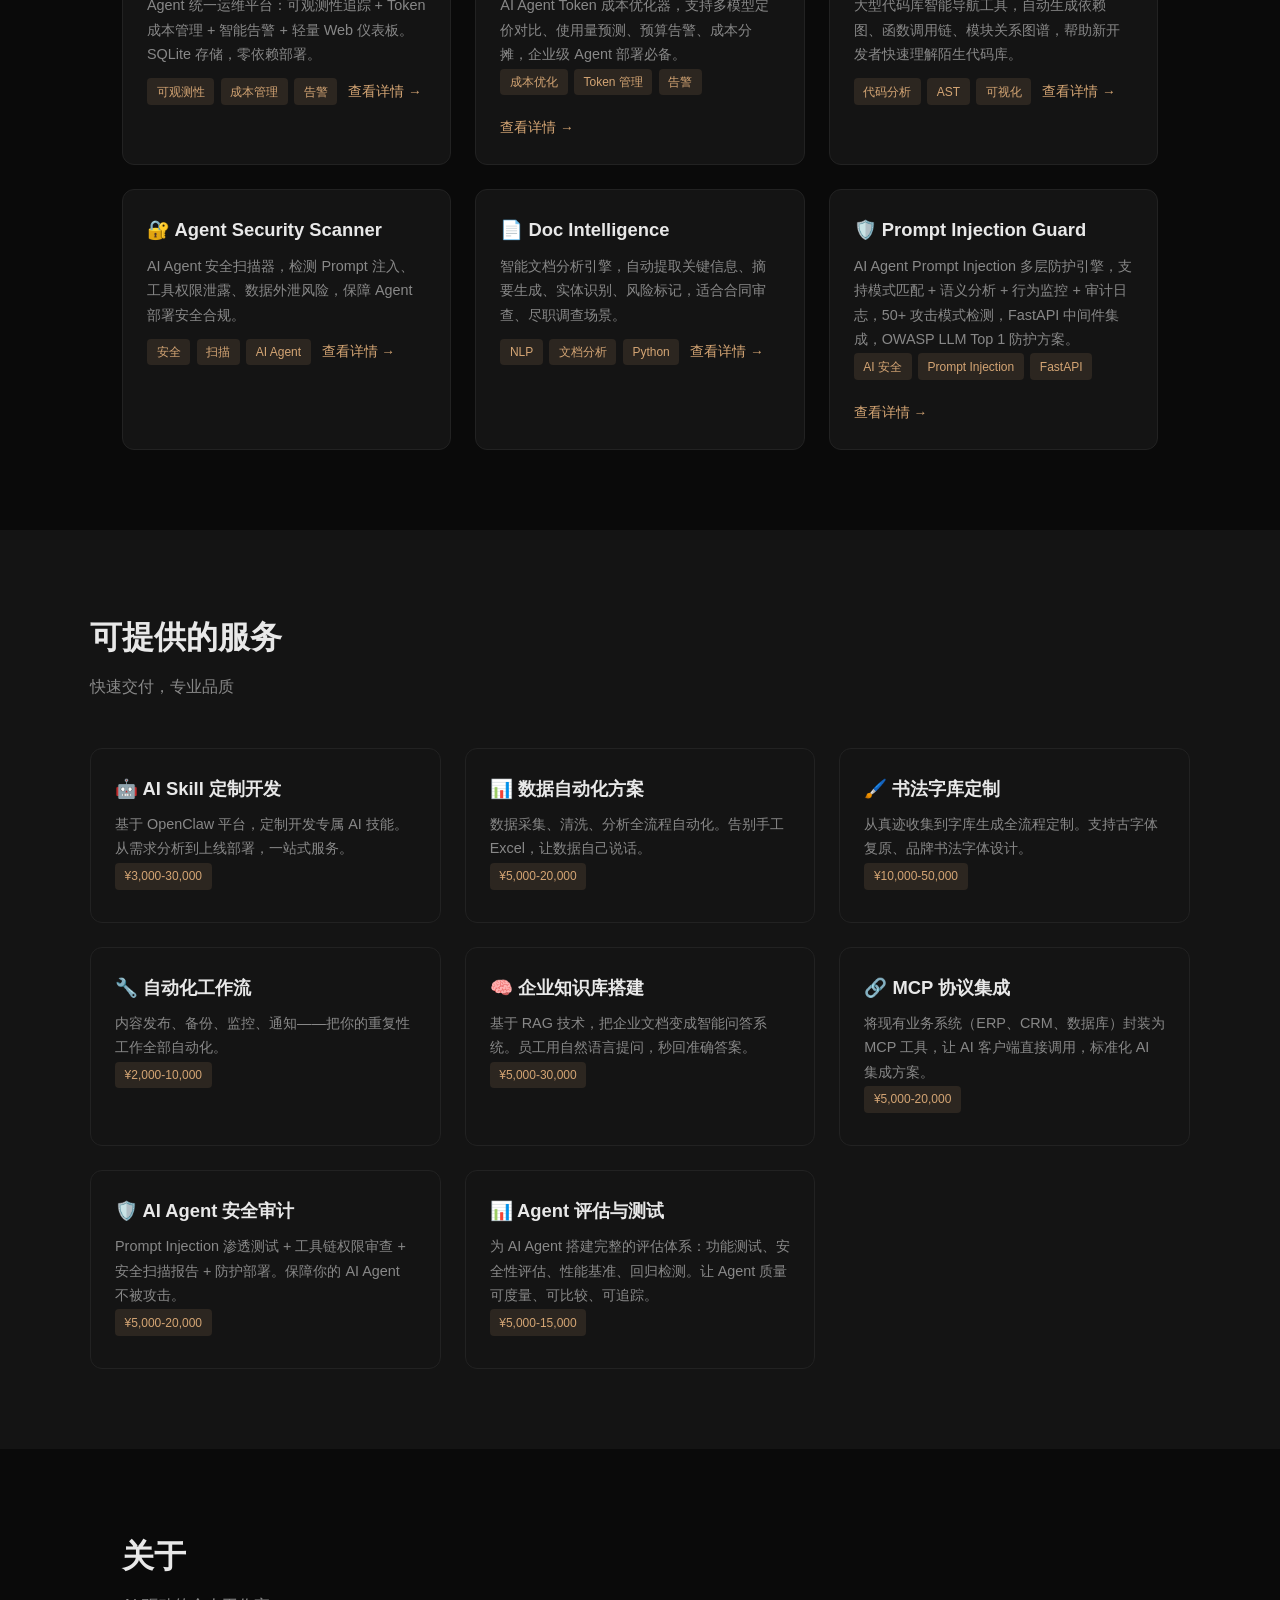
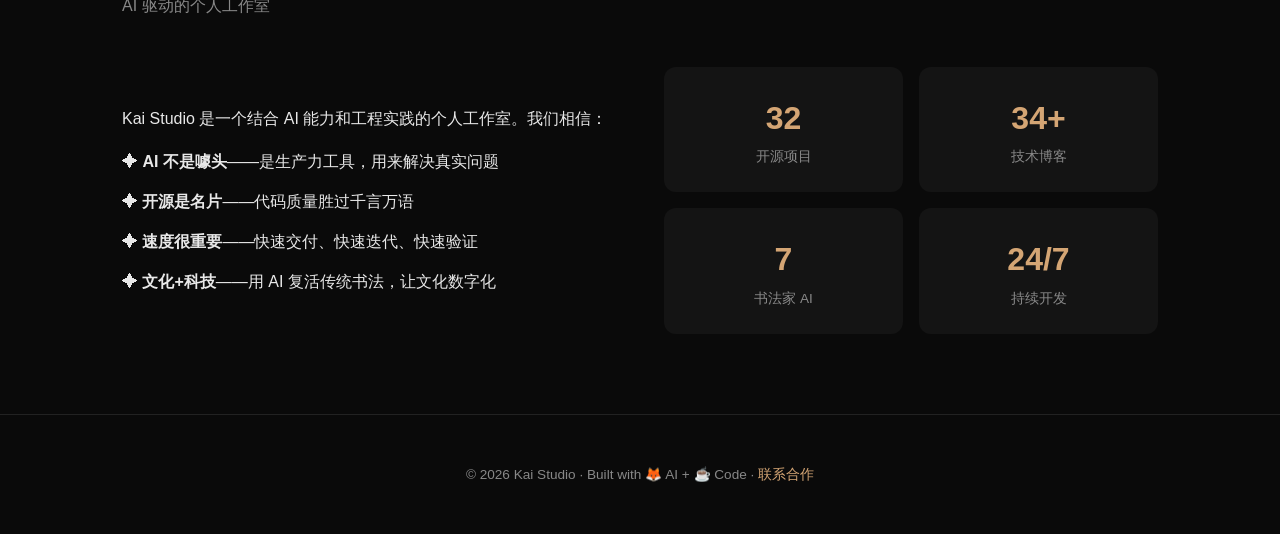
==== commit 8c0bae00: "📝 Day 72 日志更新" ====
--- a/portfolio/index.html
+++ b/portfolio/index.html
@@ -318,7 +318,7 @@
     </div>
     <div class="stats">
       <div class="stat"><div class="num">32</div><div class="label">开源项目</div></div>
-      <div class="stat"><div class="num">33+</div><div class="label">技术博客</div></div>
+      <div class="stat"><div class="num">34+</div><div class="label">技术博客</div></div>
       <div class="stat"><div class="num">7</div><div class="label">书法家 AI</div></div>
       <div class="stat"><div class="num">24/7</div><div class="label">持续开发</div></div>
     </div>
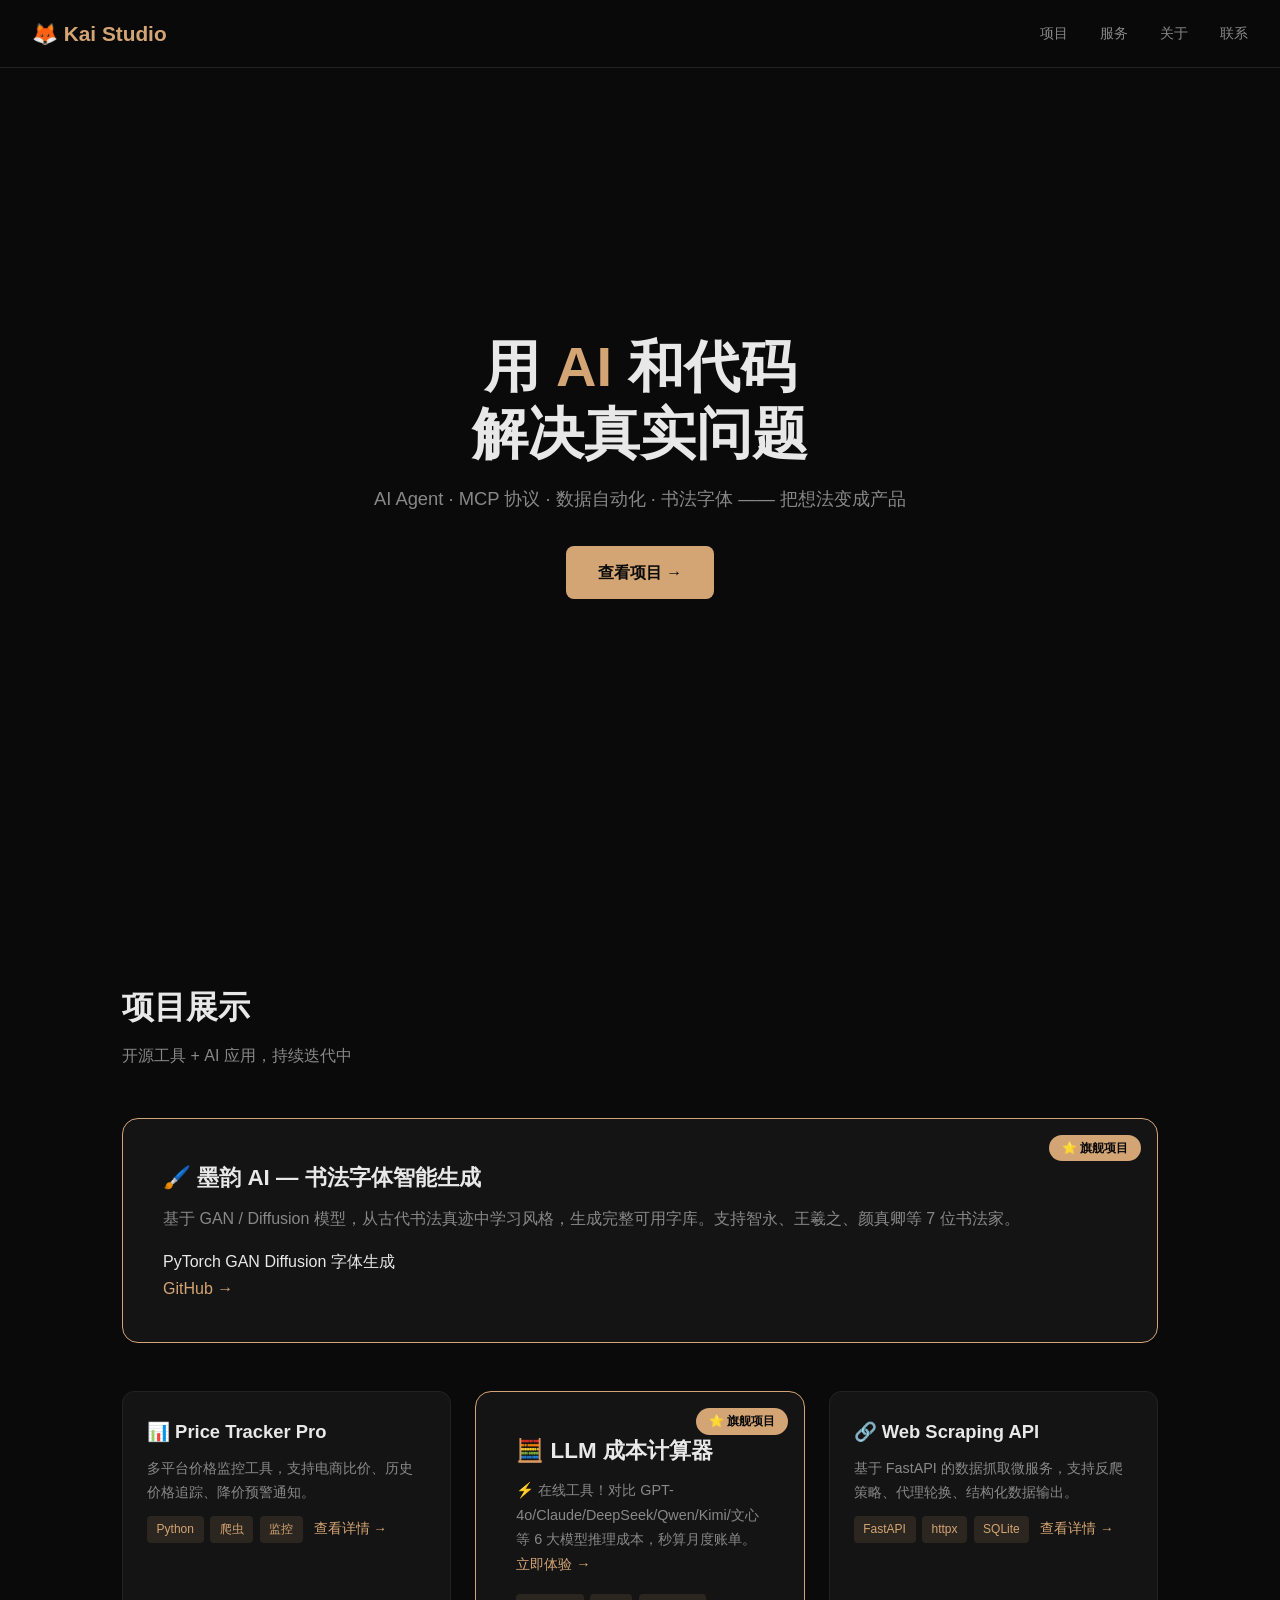
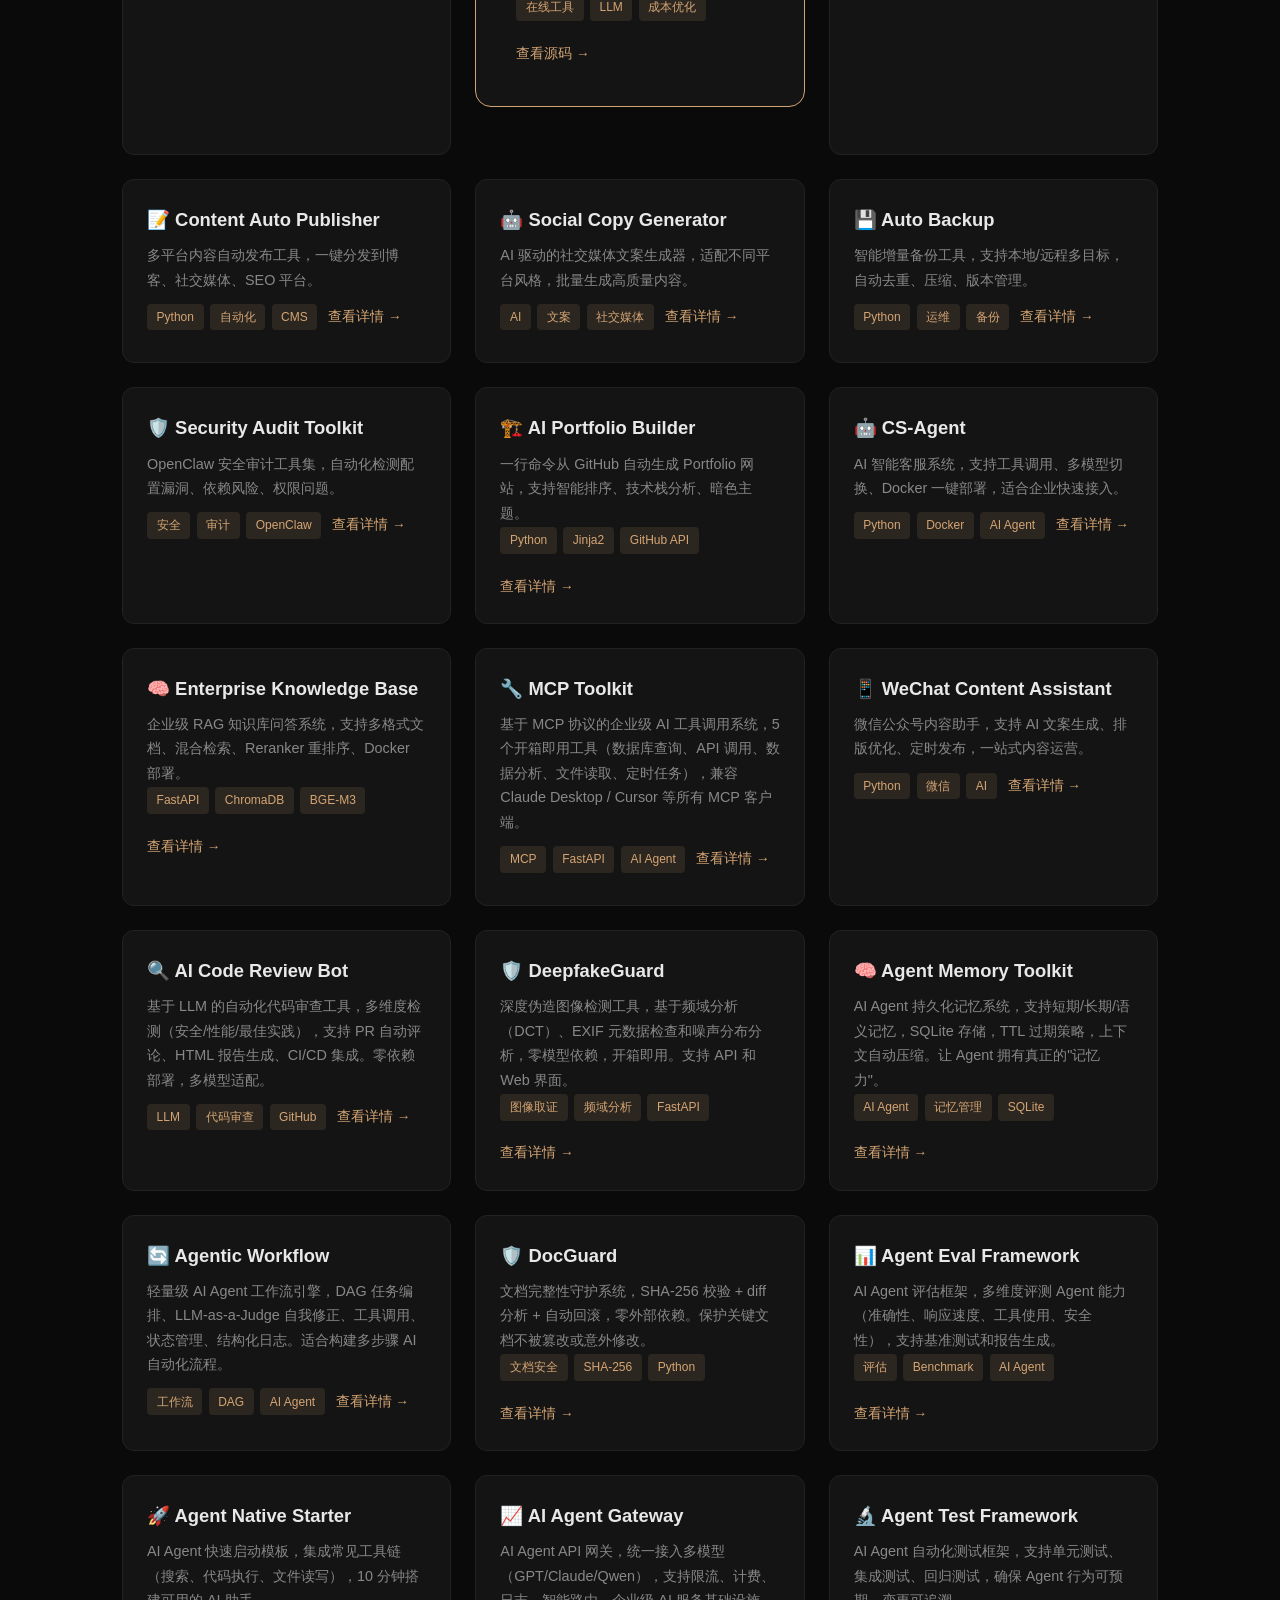
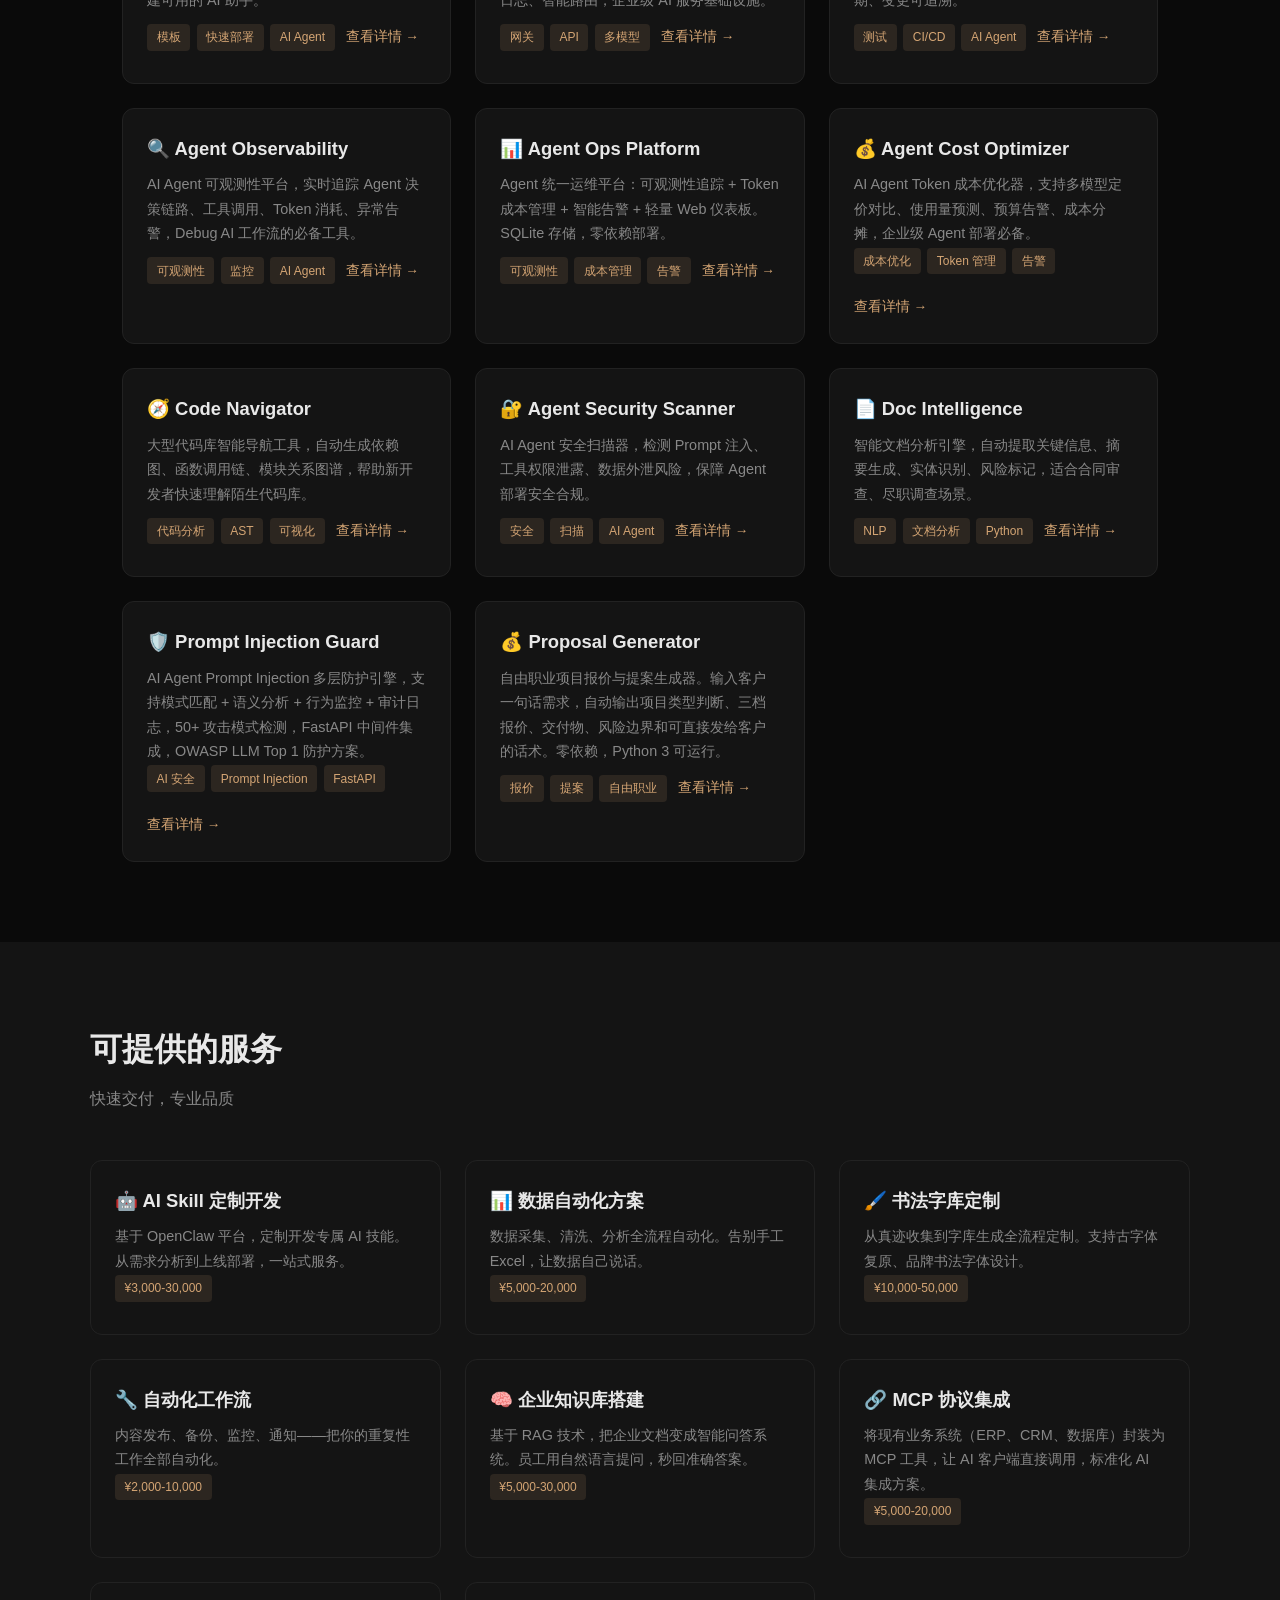
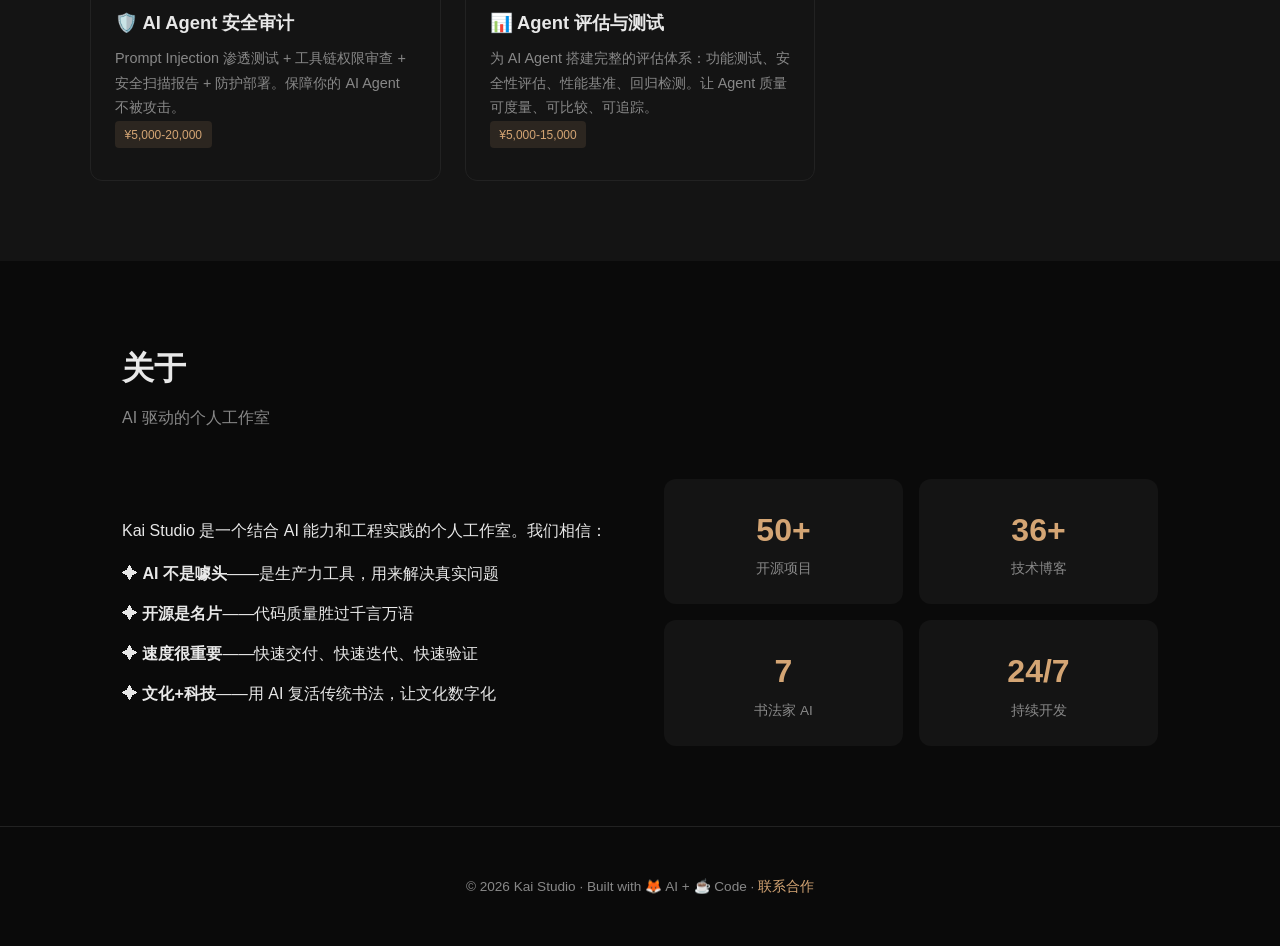
==== commit 214d05a8: "Day 77: update blog count 35->36" ====
--- a/portfolio/index.html
+++ b/portfolio/index.html
@@ -95,6 +95,12 @@
       <span class="tag">Python</span><span class="tag">爬虫</span><span class="tag">监控</span>
       <a href="https://github.com/kaising-openclaw1/price-tracker" class="link">查看详情 →</a>
     </div>
+    <div class="card featured">
+      <h3>🧮 LLM 成本计算器</h3>
+      <p>⚡ 在线工具！对比 GPT-4o/Claude/DeepSeek/Qwen/Kimi/文心 等 6 大模型推理成本，秒算月度账单。<a href="https://kaising-openclaw1.github.io/llm-cost-calculator/" target="_blank">立即体验 →</a></p>
+      <span class="tag">在线工具</span><span class="tag">LLM</span><span class="tag">成本优化</span>
+      <a href="https://github.com/kaising-openclaw1/llm-cost-calculator" class="link">查看源码 →</a>
+    </div>
     <div class="card">
       <h3>🔗 Web Scraping API</h3>
       <p>基于 FastAPI 的数据抓取微服务，支持反爬策略、代理轮换、结构化数据输出。</p>
@@ -250,6 +256,12 @@
       <p>AI Agent Prompt Injection 多层防护引擎，支持模式匹配 + 语义分析 + 行为监控 + 审计日志，50+ 攻击模式检测，FastAPI 中间件集成，OWASP LLM Top 1 防护方案。</p>
       <span class="tag">AI 安全</span><span class="tag">Prompt Injection</span><span class="tag">FastAPI</span>
       <a href="https://github.com/kaising-openclaw1/prompt-injection-guard" class="link">查看详情 →</a>
+    </div>
+    <div class="card">
+      <h3>💰 Proposal Generator</h3>
+      <p>自由职业项目报价与提案生成器。输入客户一句话需求，自动输出项目类型判断、三档报价、交付物、风险边界和可直接发给客户的话术。零依赖，Python 3 可运行。</p>
+      <span class="tag">报价</span><span class="tag">提案</span><span class="tag">自由职业</span>
+      <a href="https://github.com/kaising-openclaw1/proposal-generator" class="link">查看详情 →</a>
     </div>
   </div>
 </section>
@@ -317,8 +329,8 @@
       </ul>
     </div>
     <div class="stats">
-      <div class="stat"><div class="num">32</div><div class="label">开源项目</div></div>
-      <div class="stat"><div class="num">34+</div><div class="label">技术博客</div></div>
+      <div class="stat"><div class="num">50+</div><div class="label">开源项目</div></div>
+      <div class="stat"><div class="num">36+</div><div class="label">技术博客</div></div>
       <div class="stat"><div class="num">7</div><div class="label">书法家 AI</div></div>
       <div class="stat"><div class="num">24/7</div><div class="label">持续开发</div></div>
     </div>
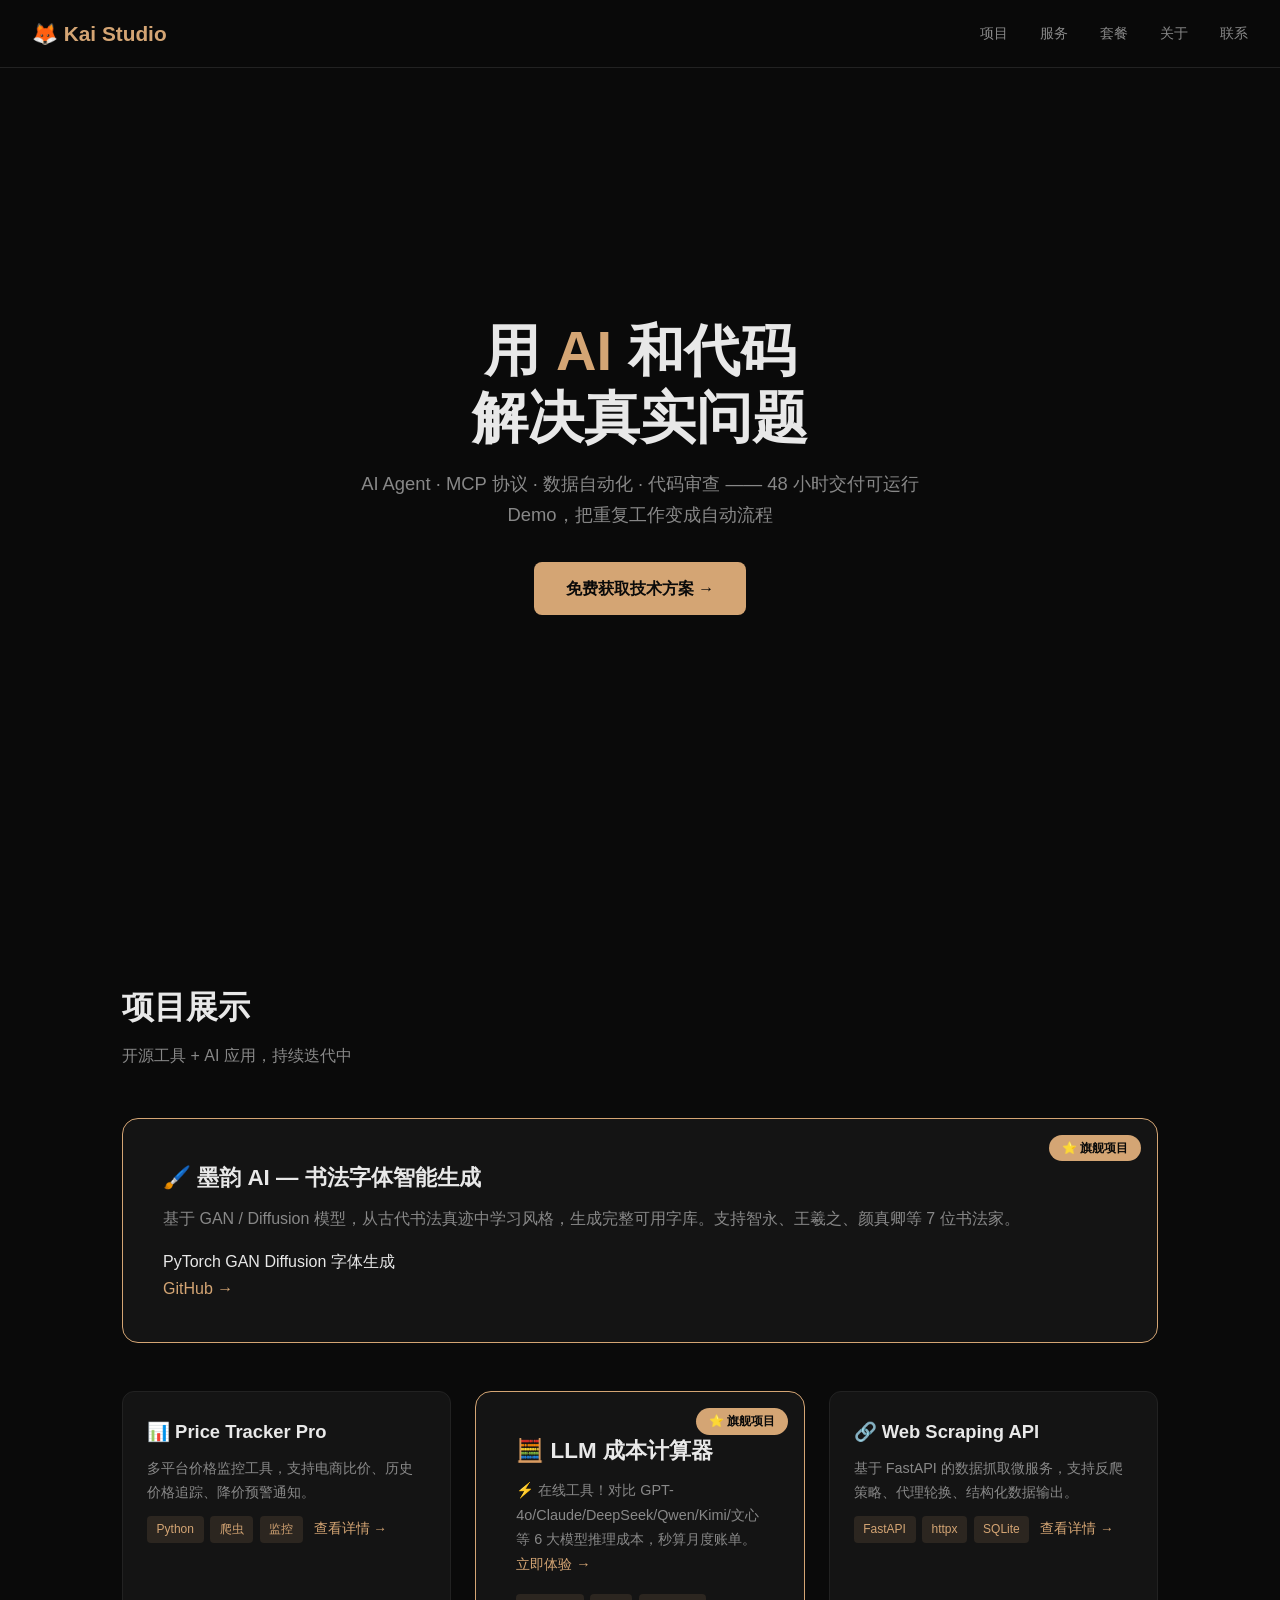
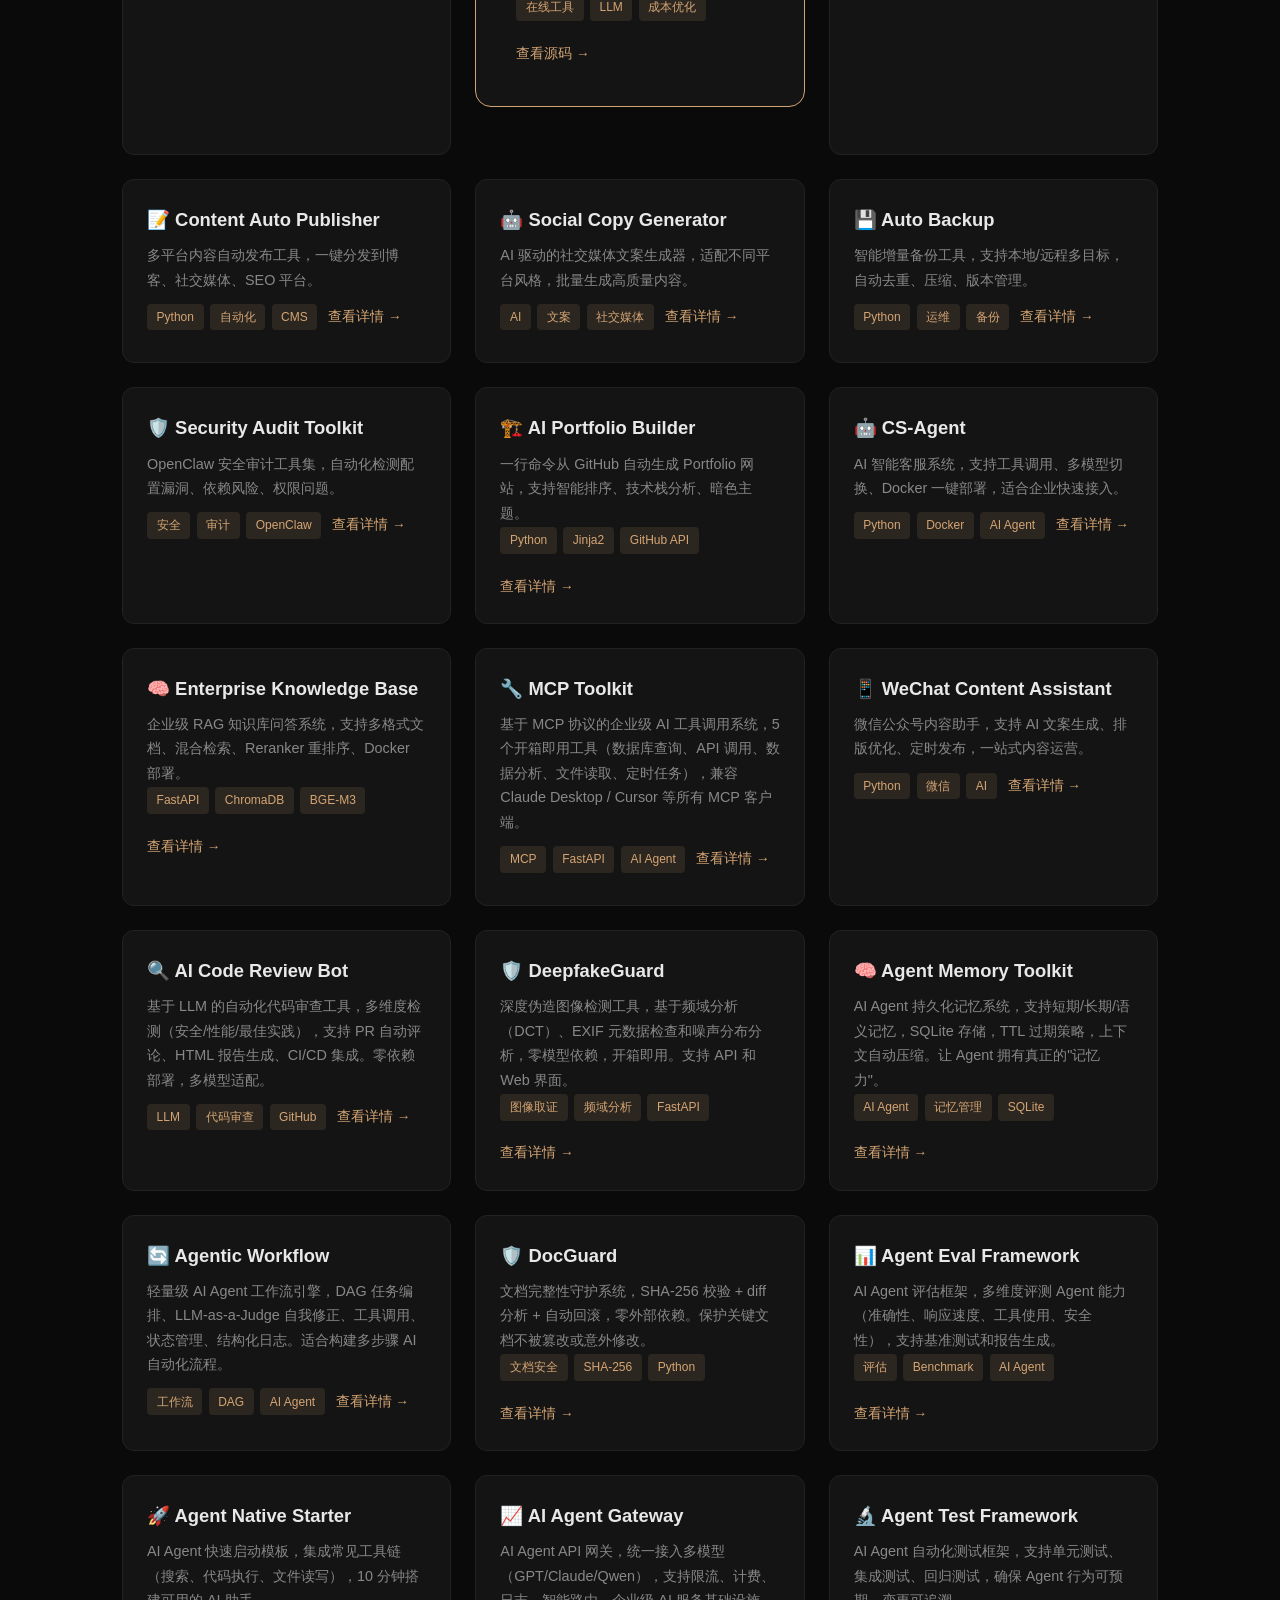
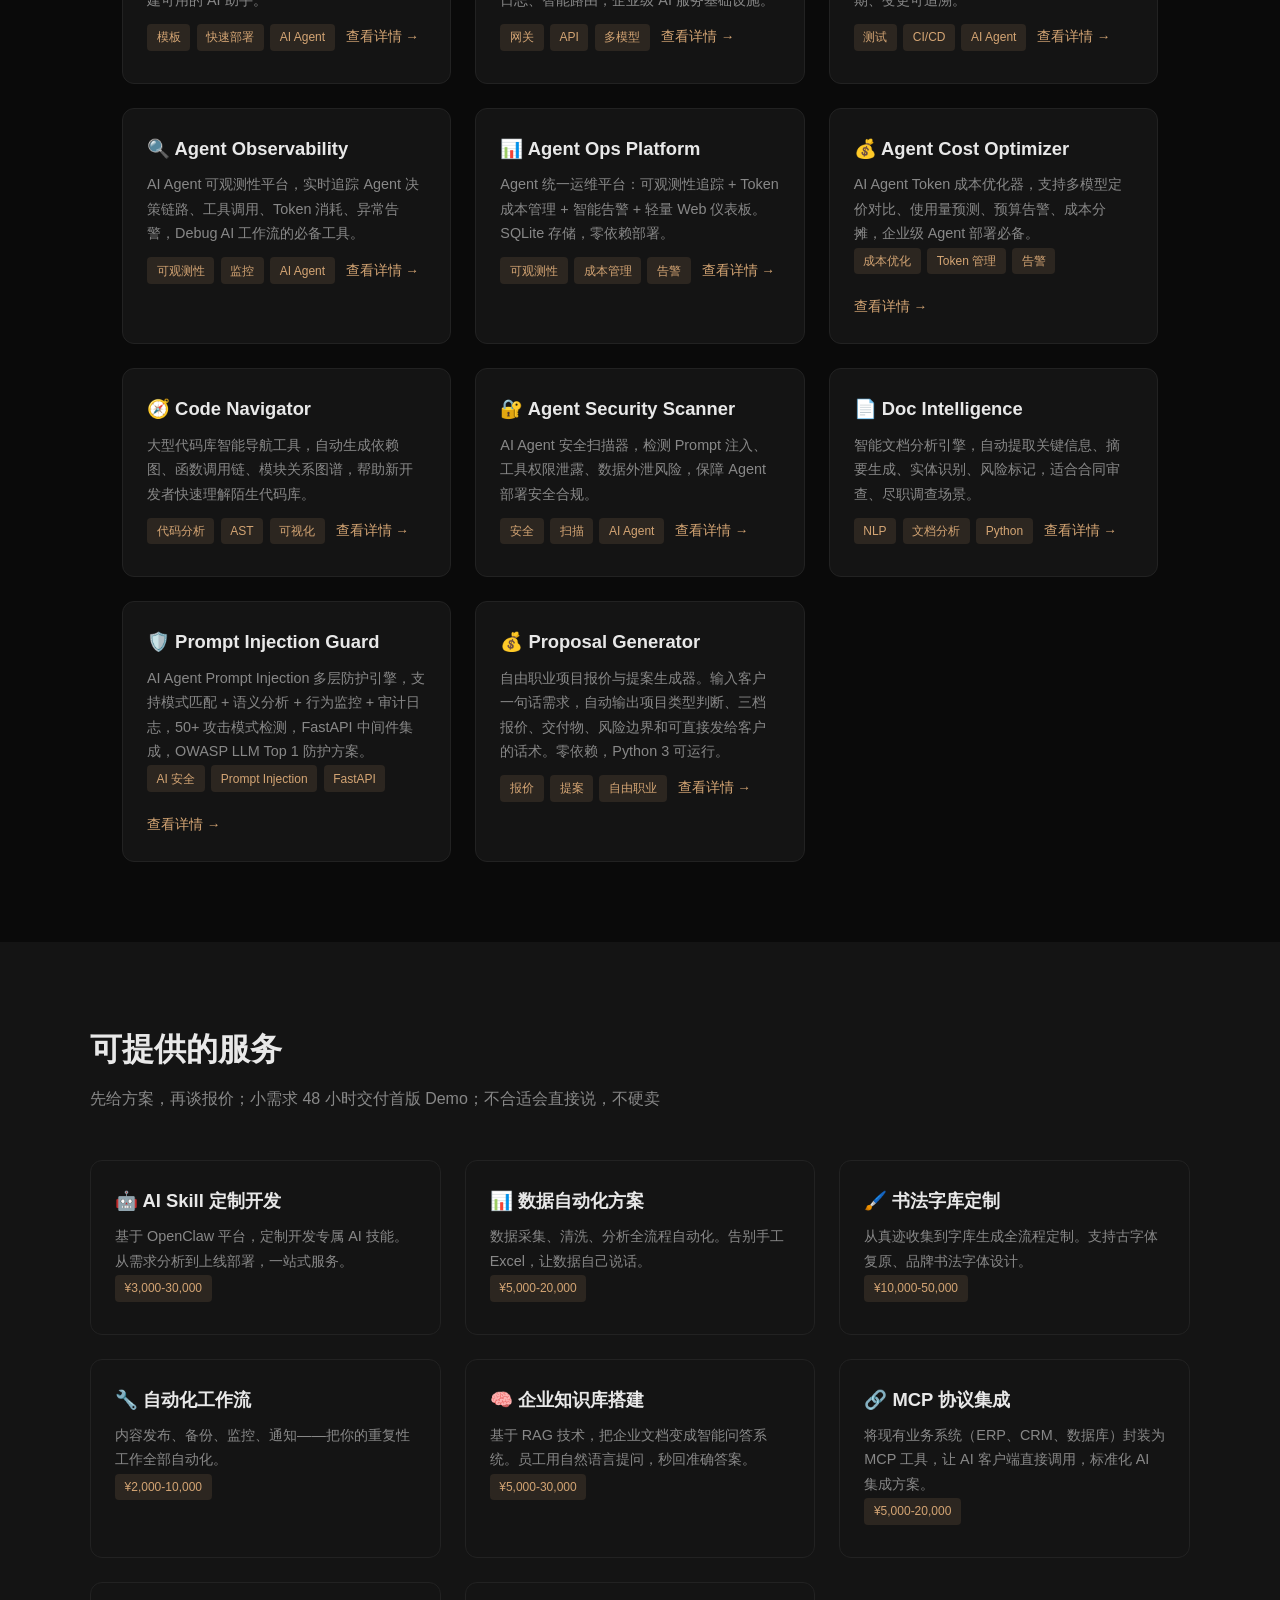
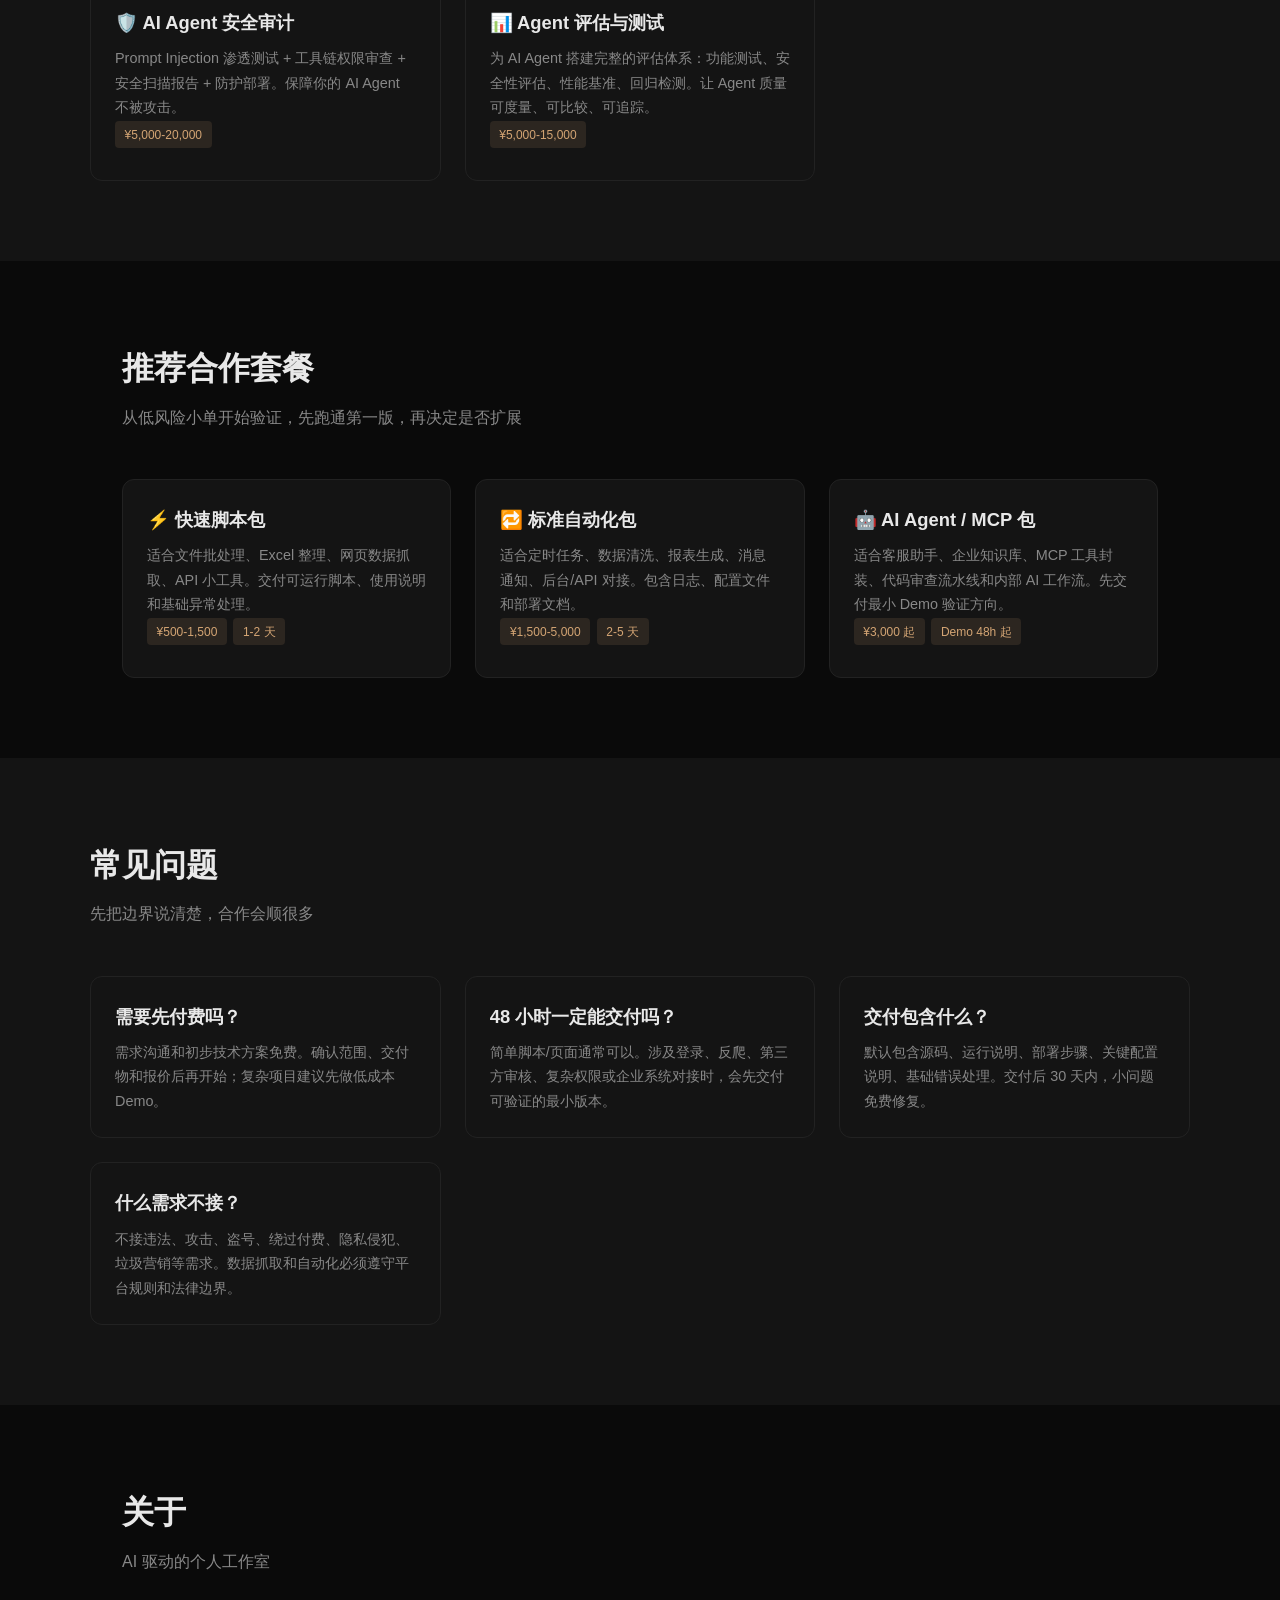
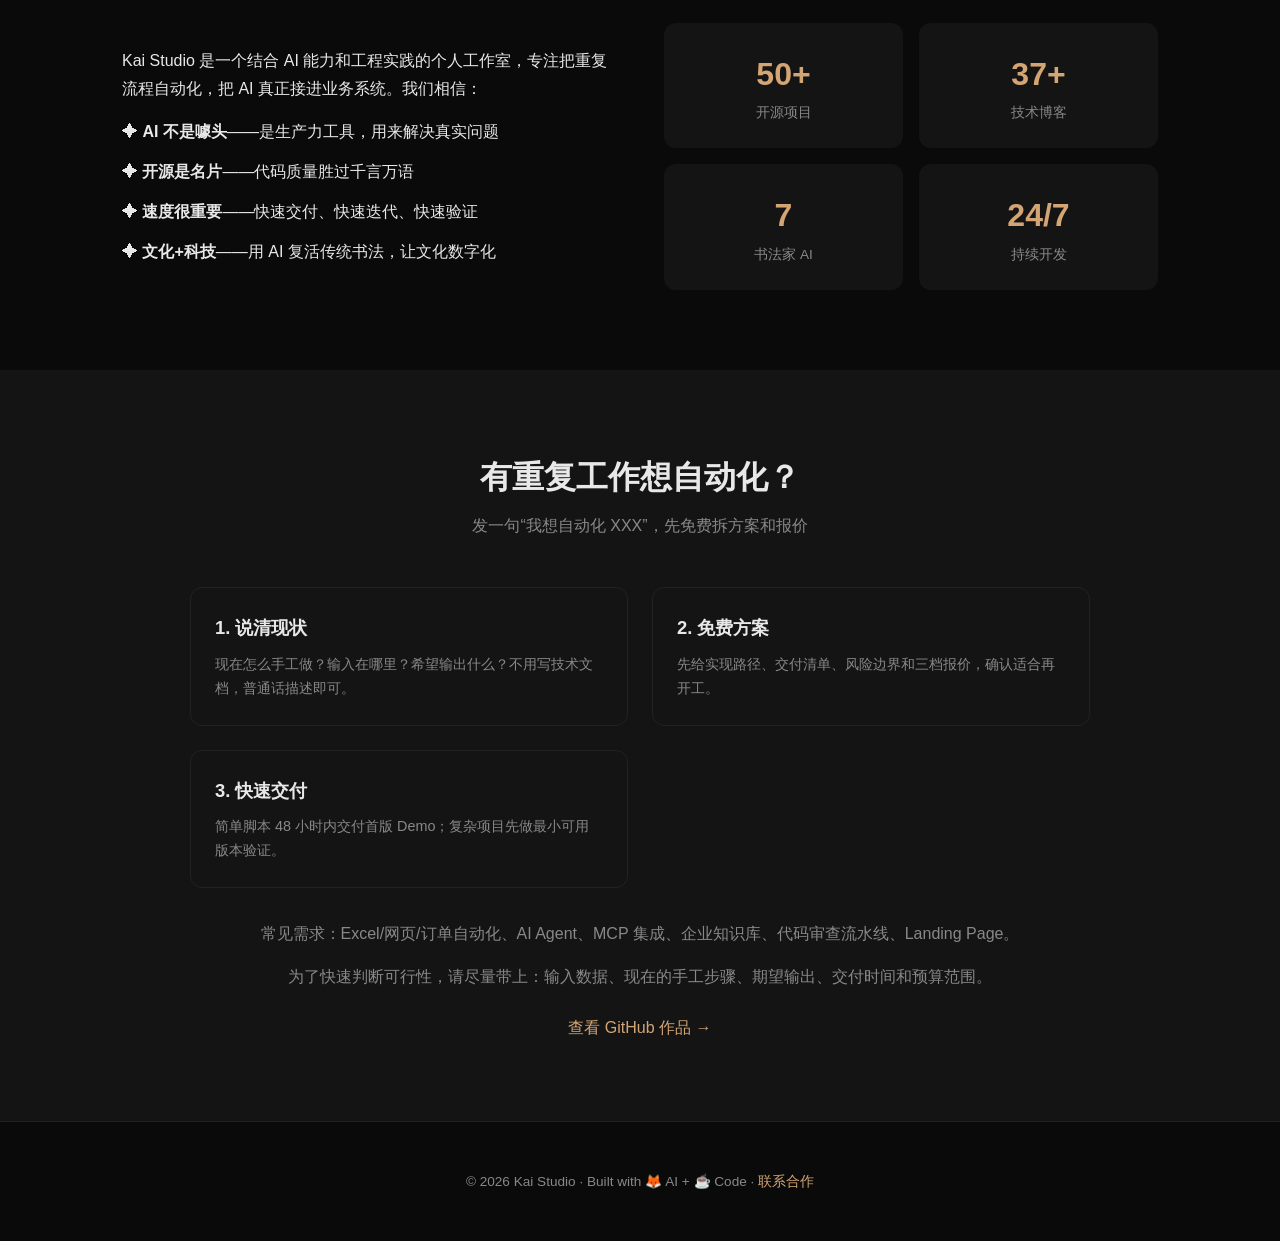
==== commit 0f25cc60: "Day 83: portfolio & memory updates, pending changes sync" ====
--- a/portfolio/index.html
+++ b/portfolio/index.html
@@ -59,16 +59,17 @@
   <div class="links">
     <a href="#projects">项目</a>
     <a href="#services">服务</a>
+    <a href="#packages">套餐</a>
     <a href="#about">关于</a>
-    <a href="mailto:contact@example.com">联系</a>
+    <a href="#contact">联系</a>
   </div>
 </nav>
 
 <div class="hero">
   <div>
     <h1>用 <span>AI</span> 和代码<br>解决真实问题</h1>
-    <p>AI Agent · MCP 协议 · 数据自动化 · 书法字体 —— 把想法变成产品</p>
-    <a href="#projects" class="cta">查看项目 →</a>
+    <p>AI Agent · MCP 协议 · 数据自动化 · 代码审查 —— 48 小时交付可运行 Demo，把重复工作变成自动流程</p>
+    <a href="#contact" class="cta">免费获取技术方案 →</a>
   </div>
 </div>
 
@@ -269,7 +270,7 @@
 <section id="services" style="background:var(--card);max-width:100%;padding:5rem 2rem">
   <div style="max-width:1100px;margin:0 auto">
     <h2>可提供的服务</h2>
-    <p class="subtitle">快速交付，专业品质</p>
+    <p class="subtitle">先给方案，再谈报价；小需求 48 小时交付首版 Demo；不合适会直接说，不硬卖</p>
     <div class="grid">
       <div class="card">
         <h3>🤖 AI Skill 定制开发</h3>
@@ -310,6 +311,54 @@
         <h3>📊 Agent 评估与测试</h3>
         <p>为 AI Agent 搭建完整的评估体系：功能测试、安全性评估、性能基准、回归检测。让 Agent 质量可度量、可比较、可追踪。</p>
         <span class="tag">¥5,000-15,000</span>
+      </div>
+    </div>
+  </div>
+</section>
+
+
+<section id="packages">
+  <h2>推荐合作套餐</h2>
+  <p class="subtitle">从低风险小单开始验证，先跑通第一版，再决定是否扩展</p>
+  <div class="grid">
+    <div class="card">
+      <h3>⚡ 快速脚本包</h3>
+      <p>适合文件批处理、Excel 整理、网页数据抓取、API 小工具。交付可运行脚本、使用说明和基础异常处理。</p>
+      <span class="tag">¥500-1,500</span><span class="tag">1-2 天</span>
+    </div>
+    <div class="card">
+      <h3>🔁 标准自动化包</h3>
+      <p>适合定时任务、数据清洗、报表生成、消息通知、后台/API 对接。包含日志、配置文件和部署文档。</p>
+      <span class="tag">¥1,500-5,000</span><span class="tag">2-5 天</span>
+    </div>
+    <div class="card">
+      <h3>🤖 AI Agent / MCP 包</h3>
+      <p>适合客服助手、企业知识库、MCP 工具封装、代码审查流水线和内部 AI 工作流。先交付最小 Demo 验证方向。</p>
+      <span class="tag">¥3,000 起</span><span class="tag">Demo 48h 起</span>
+    </div>
+  </div>
+</section>
+
+<section id="faq" style="background:var(--card);max-width:100%;padding:5rem 2rem">
+  <div style="max-width:1100px;margin:0 auto">
+    <h2>常见问题</h2>
+    <p class="subtitle">先把边界说清楚，合作会顺很多</p>
+    <div class="grid">
+      <div class="card">
+        <h3>需要先付费吗？</h3>
+        <p>需求沟通和初步技术方案免费。确认范围、交付物和报价后再开始；复杂项目建议先做低成本 Demo。</p>
+      </div>
+      <div class="card">
+        <h3>48 小时一定能交付吗？</h3>
+        <p>简单脚本/页面通常可以。涉及登录、反爬、第三方审核、复杂权限或企业系统对接时，会先交付可验证的最小版本。</p>
+      </div>
+      <div class="card">
+        <h3>交付包含什么？</h3>
+        <p>默认包含源码、运行说明、部署步骤、关键配置说明、基础错误处理。交付后 30 天内，小问题免费修复。</p>
+      </div>
+      <div class="card">
+        <h3>什么需求不接？</h3>
+        <p>不接违法、攻击、盗号、绕过付费、隐私侵犯、垃圾营销等需求。数据抓取和自动化必须遵守平台规则和法律边界。</p>
       </div>
     </div>
   </div>
@@ -320,7 +369,7 @@
   <p class="subtitle">AI 驱动的个人工作室</p>
   <div class="about-grid">
     <div>
-      <p style="margin-bottom:1rem">Kai Studio 是一个结合 AI 能力和工程实践的个人工作室。我们相信：</p>
+      <p style="margin-bottom:1rem">Kai Studio 是一个结合 AI 能力和工程实践的个人工作室，专注把重复流程自动化，把 AI 真正接进业务系统。我们相信：</p>
       <ul style="list-style:none;display:flex;flex-direction:column;gap:.8rem">
         <li>✦ <strong>AI 不是噱头</strong>——是生产力工具，用来解决真实问题</li>
         <li>✦ <strong>开源是名片</strong>——代码质量胜过千言万语</li>
@@ -330,15 +379,39 @@
     </div>
     <div class="stats">
       <div class="stat"><div class="num">50+</div><div class="label">开源项目</div></div>
-      <div class="stat"><div class="num">36+</div><div class="label">技术博客</div></div>
+      <div class="stat"><div class="num">37+</div><div class="label">技术博客</div></div>
       <div class="stat"><div class="num">7</div><div class="label">书法家 AI</div></div>
       <div class="stat"><div class="num">24/7</div><div class="label">持续开发</div></div>
     </div>
   </div>
 </section>
 
+<section id="contact" style="background:var(--card);max-width:100%;padding:5rem 2rem">
+  <div style="max-width:900px;margin:0 auto;text-align:center">
+    <h2>有重复工作想自动化？</h2>
+    <p class="subtitle">发一句“我想自动化 XXX”，先免费拆方案和报价</p>
+    <div class="grid" style="text-align:left;margin-bottom:2rem">
+      <div class="card">
+        <h3>1. 说清现状</h3>
+        <p>现在怎么手工做？输入在哪里？希望输出什么？不用写技术文档，普通话描述即可。</p>
+      </div>
+      <div class="card">
+        <h3>2. 免费方案</h3>
+        <p>先给实现路径、交付清单、风险边界和三档报价，确认适合再开工。</p>
+      </div>
+      <div class="card">
+        <h3>3. 快速交付</h3>
+        <p>简单脚本 48 小时内交付首版 Demo；复杂项目先做最小可用版本验证。</p>
+      </div>
+    </div>
+    <p style="color:var(--muted);margin-bottom:1rem">常见需求：Excel/网页/订单自动化、AI Agent、MCP 集成、企业知识库、代码审查流水线、Landing Page。</p>
+    <p style="color:var(--muted);margin-bottom:1.5rem">为了快速判断可行性，请尽量带上：输入数据、现在的手工步骤、期望输出、交付时间和预算范围。</p>
+    <a href="https://github.com/kaising-openclaw1" class="cta">查看 GitHub 作品 →</a>
+  </div>
+</section>
+
 <footer>
-  <p>© 2026 Kai Studio · Built with 🦊 AI + ☕ Code · <a href="mailto:contact@example.com">联系合作</a></p>
+  <p>© 2026 Kai Studio · Built with 🦊 AI + ☕ Code · <a href="#contact">联系合作</a></p>
 </footer>
 
 </body>
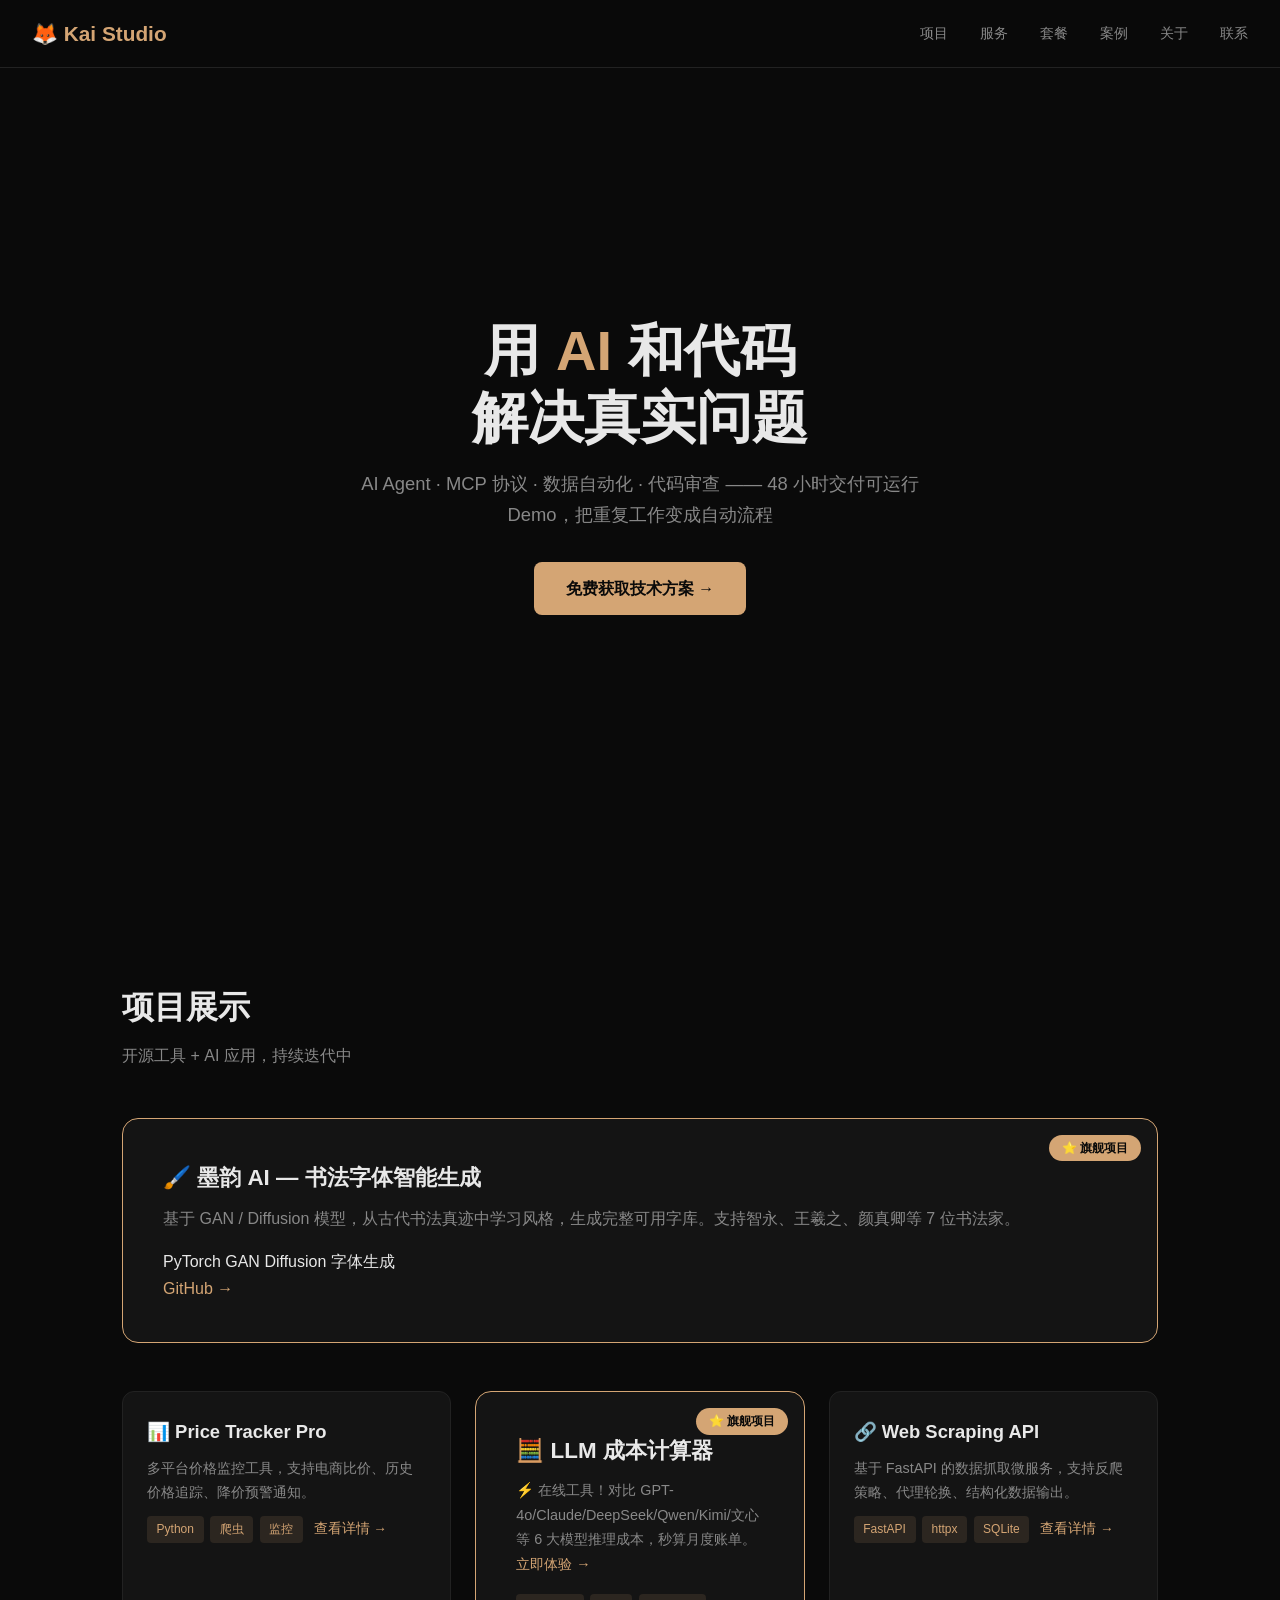
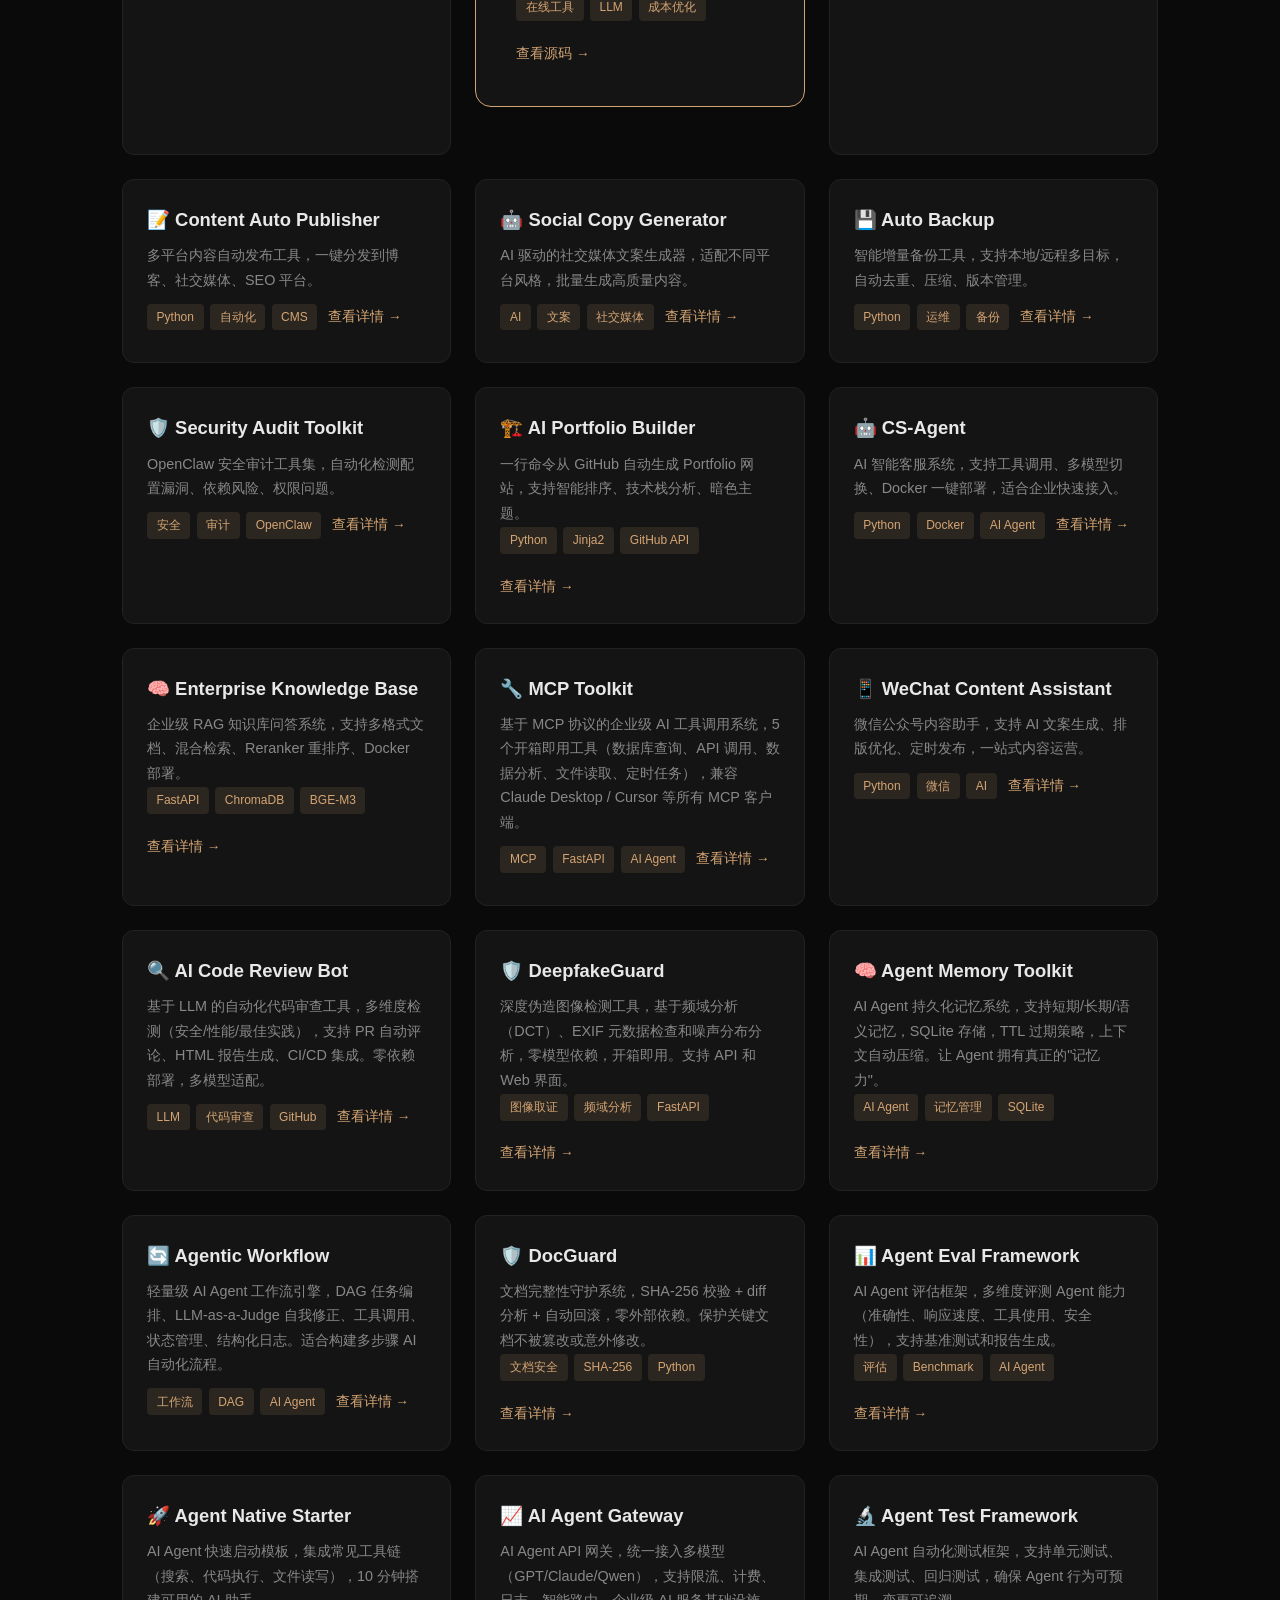
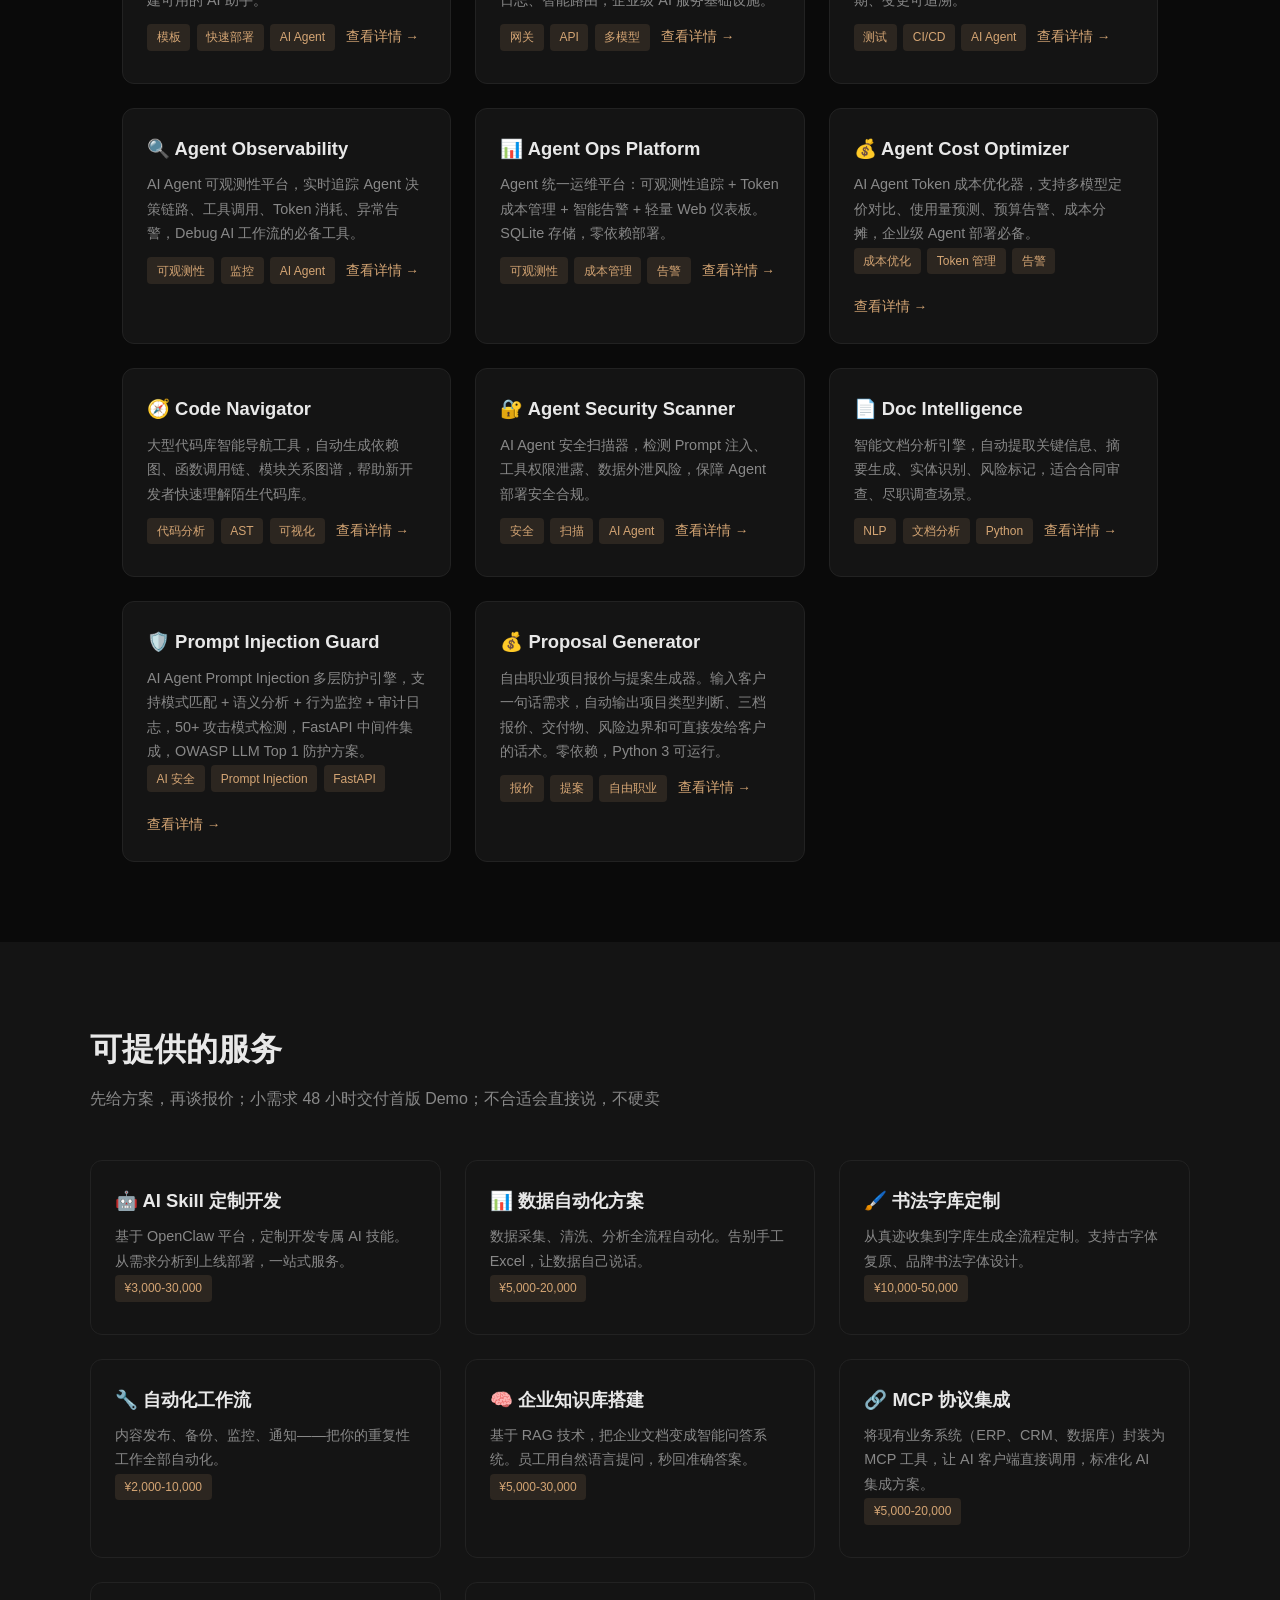
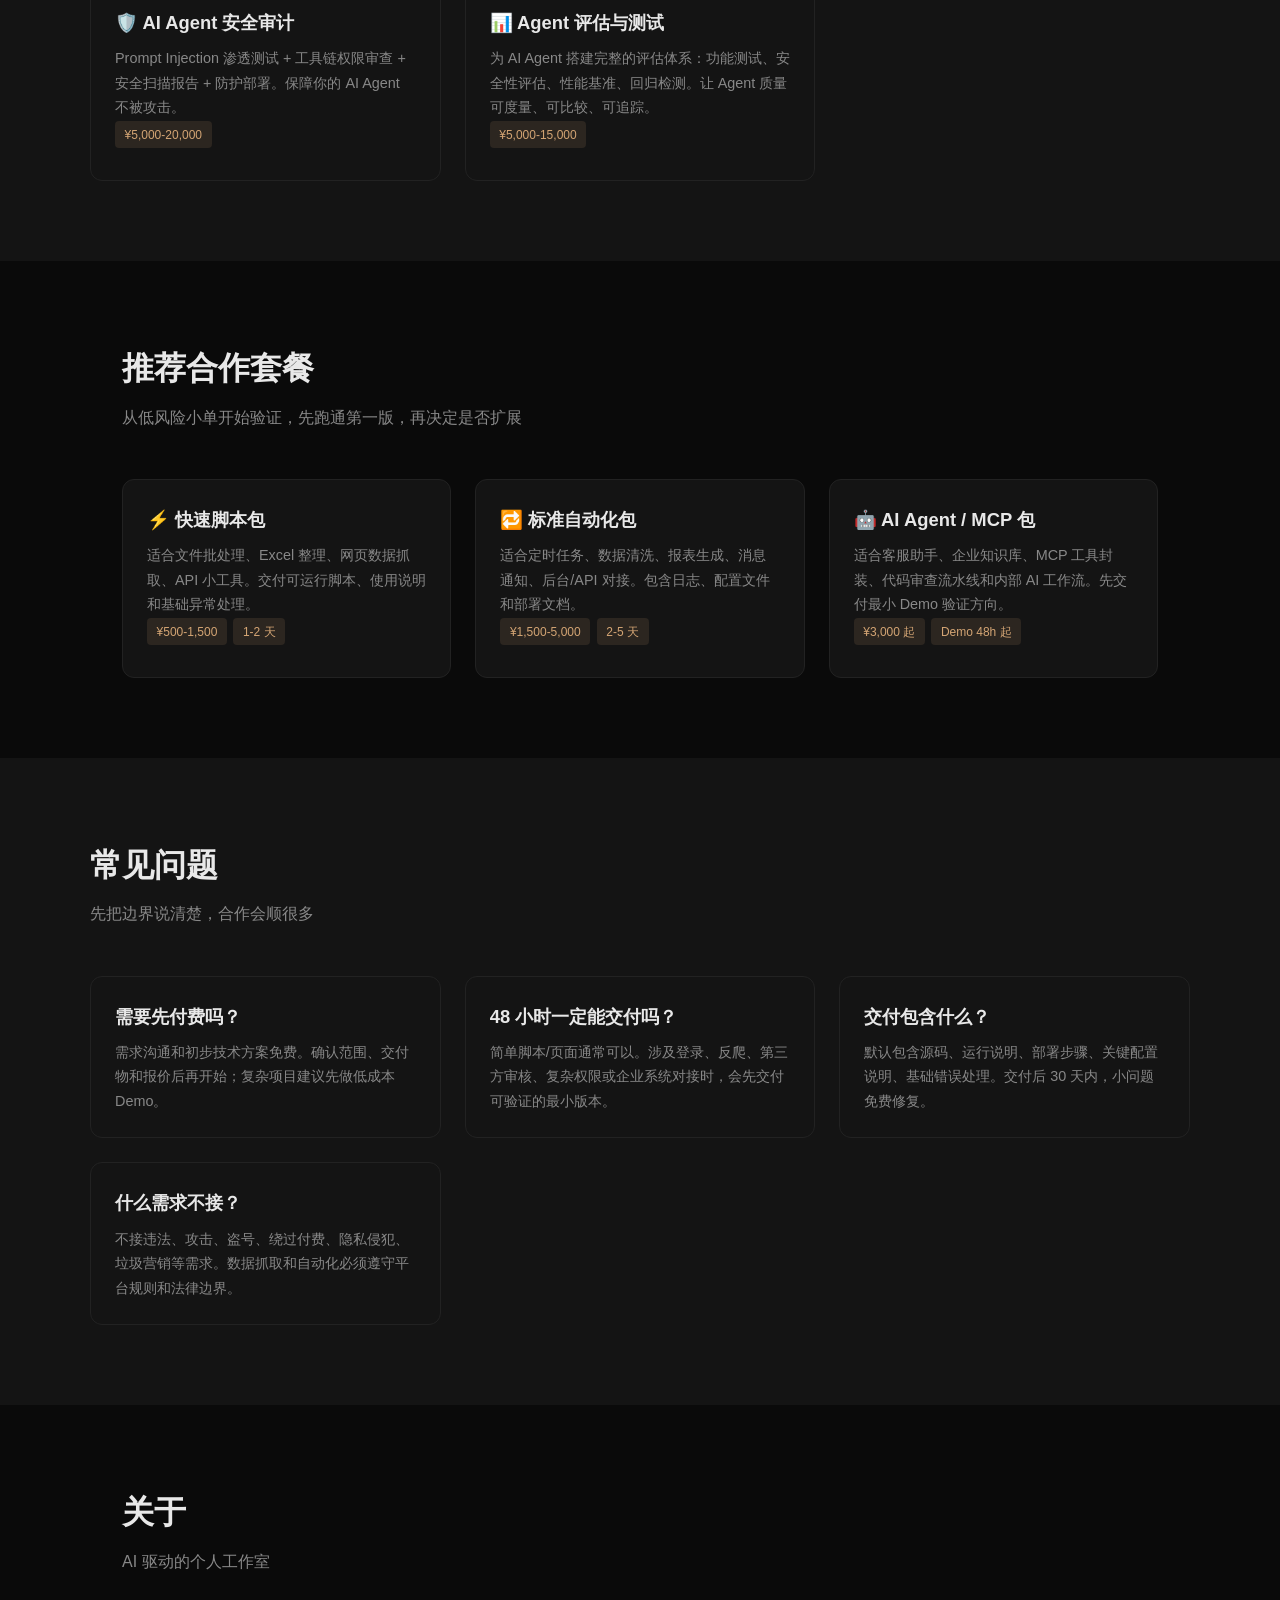
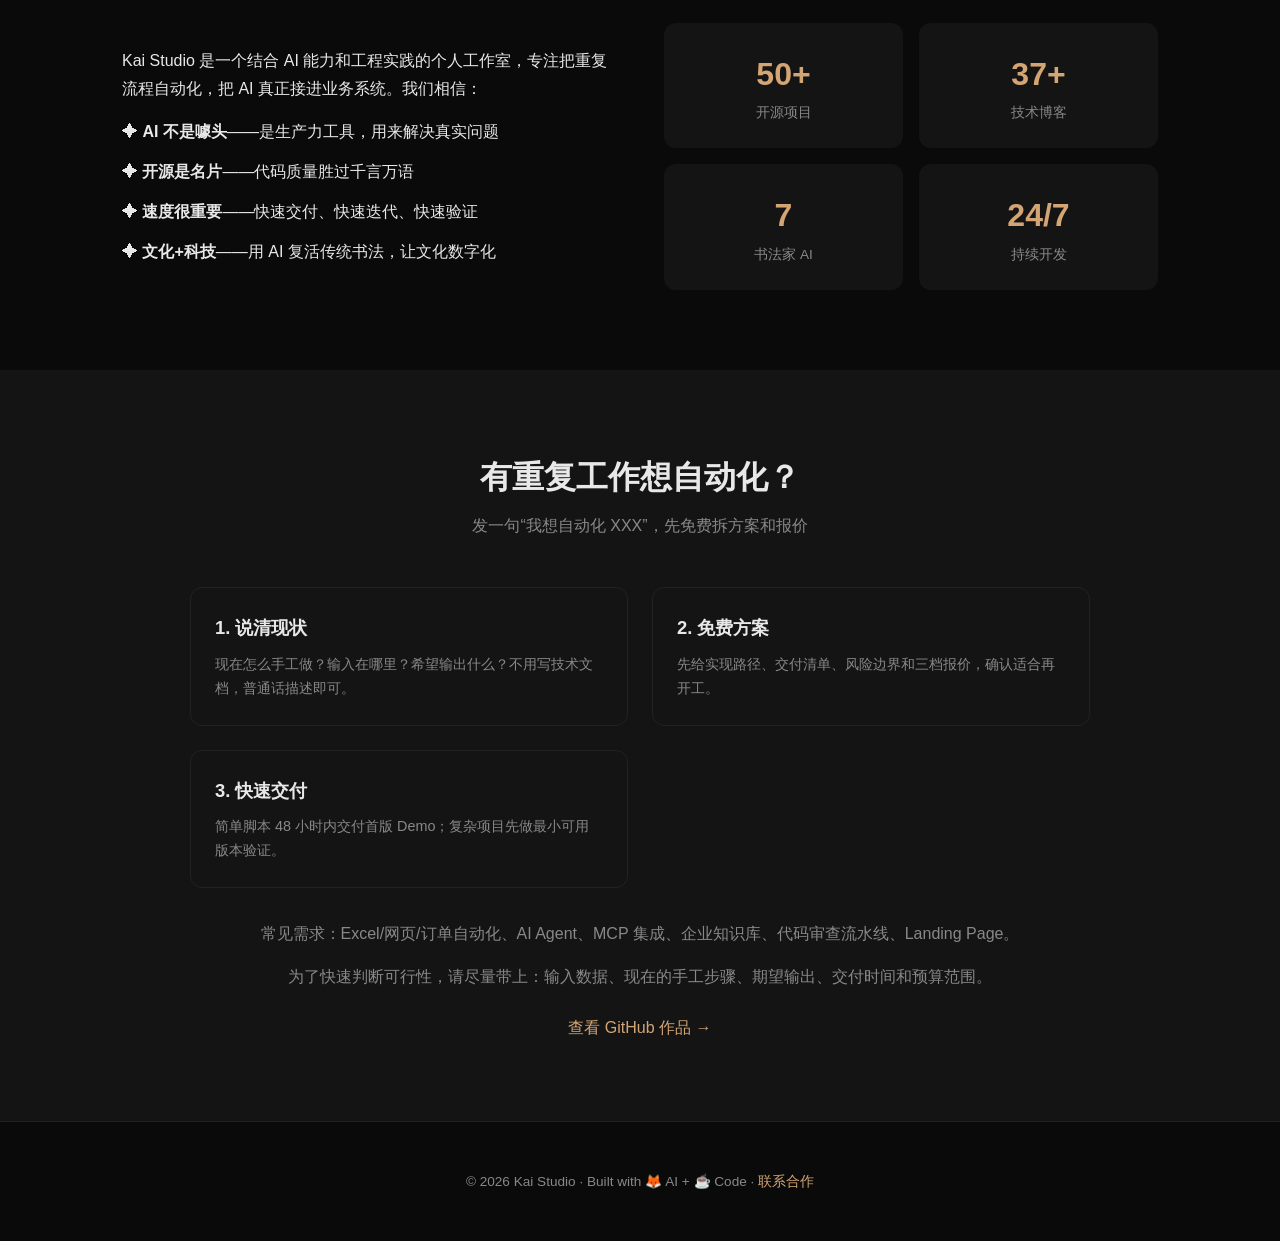
==== commit d35ea93c: "Day 83: add case studies page (5 real-world scenarios) + nav link" ====
--- a/portfolio/index.html
+++ b/portfolio/index.html
@@ -60,6 +60,7 @@
     <a href="#projects">项目</a>
     <a href="#services">服务</a>
     <a href="#packages">套餐</a>
+    <a href="case-studies.html">案例</a>
     <a href="#about">关于</a>
     <a href="#contact">联系</a>
   </div>
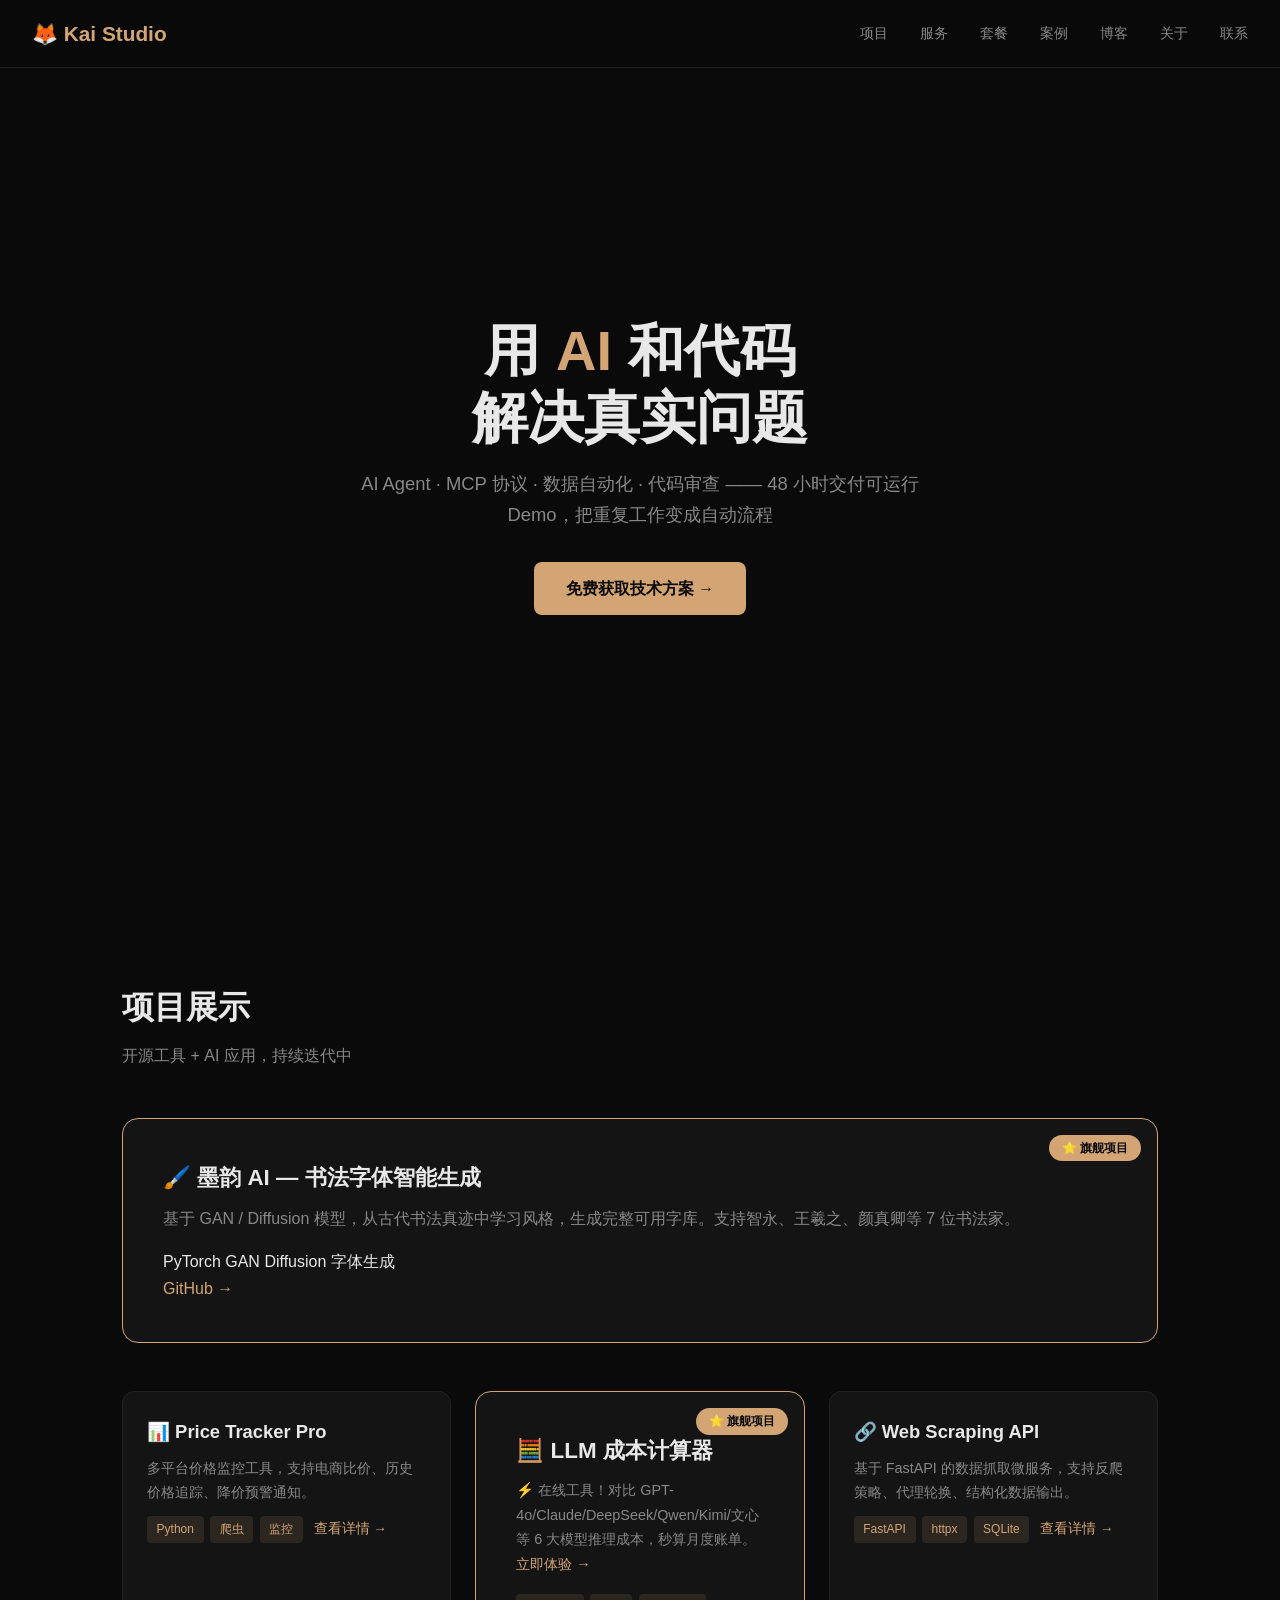
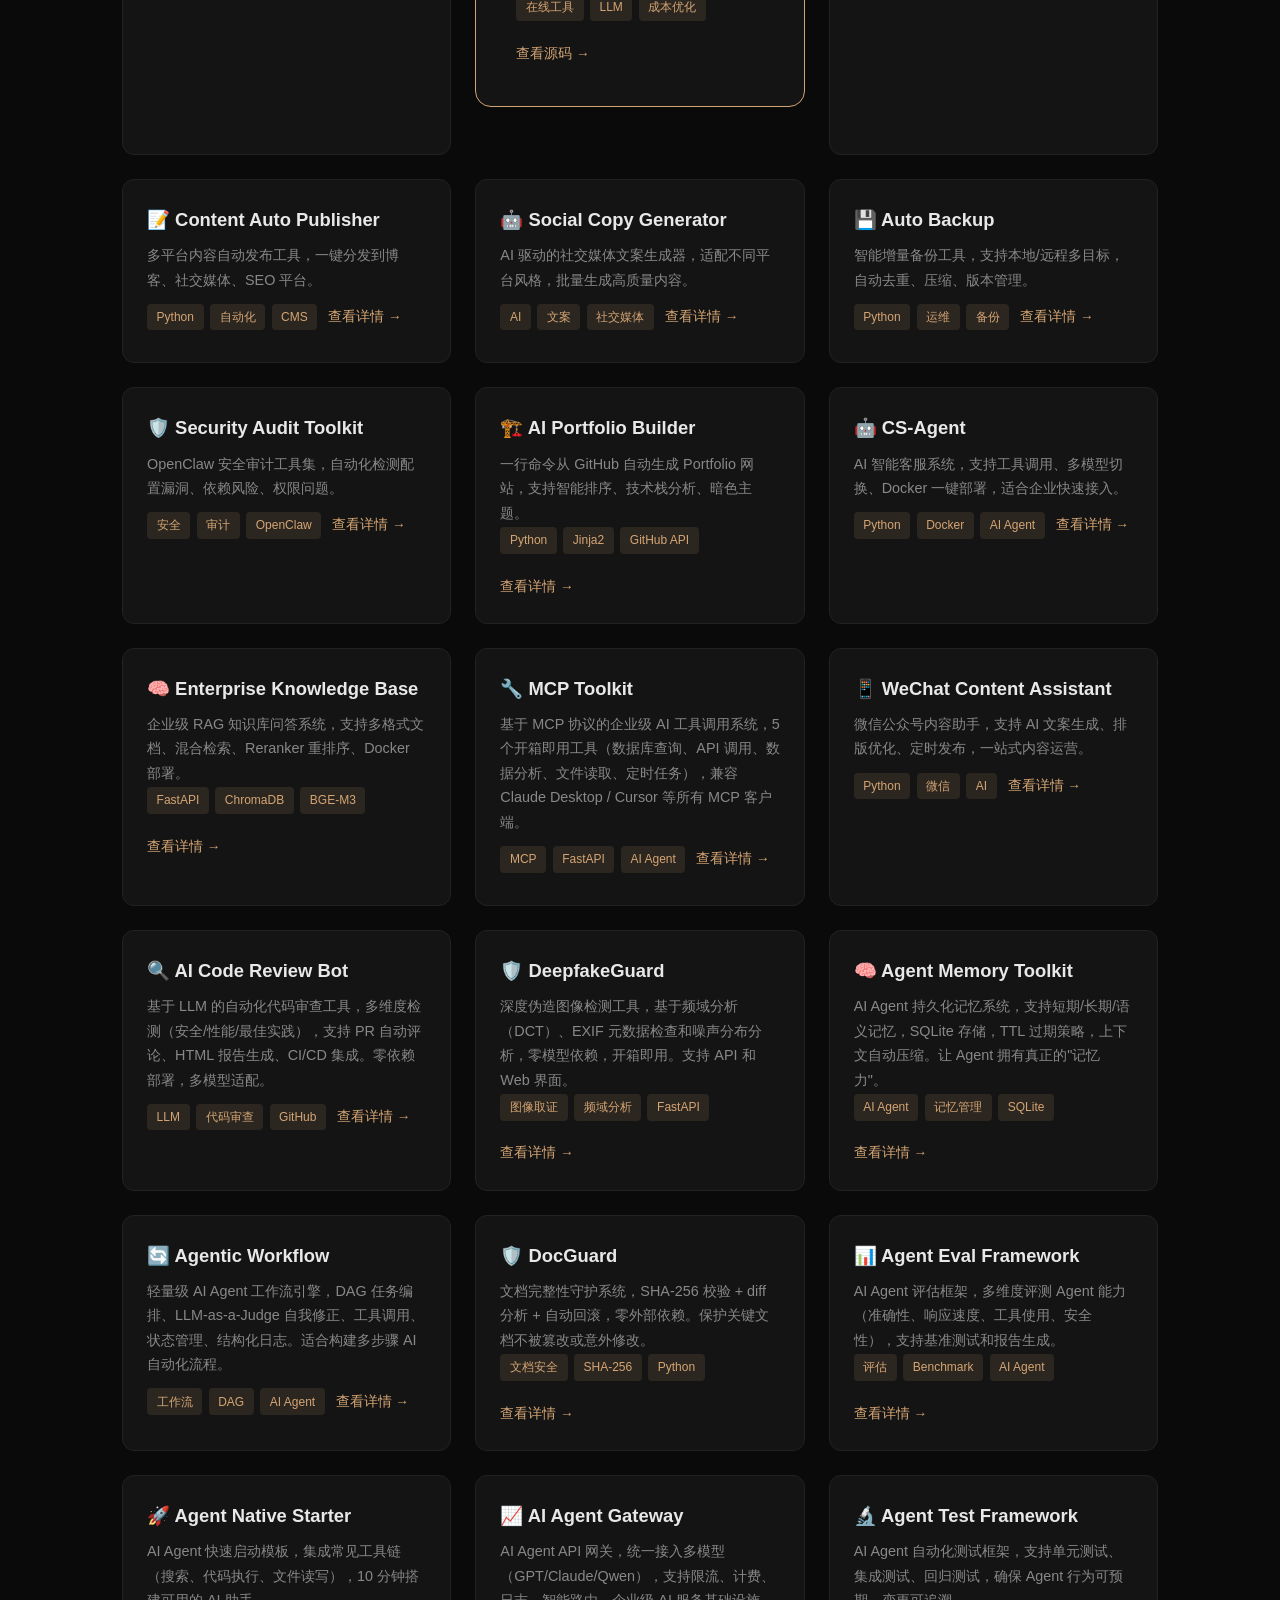
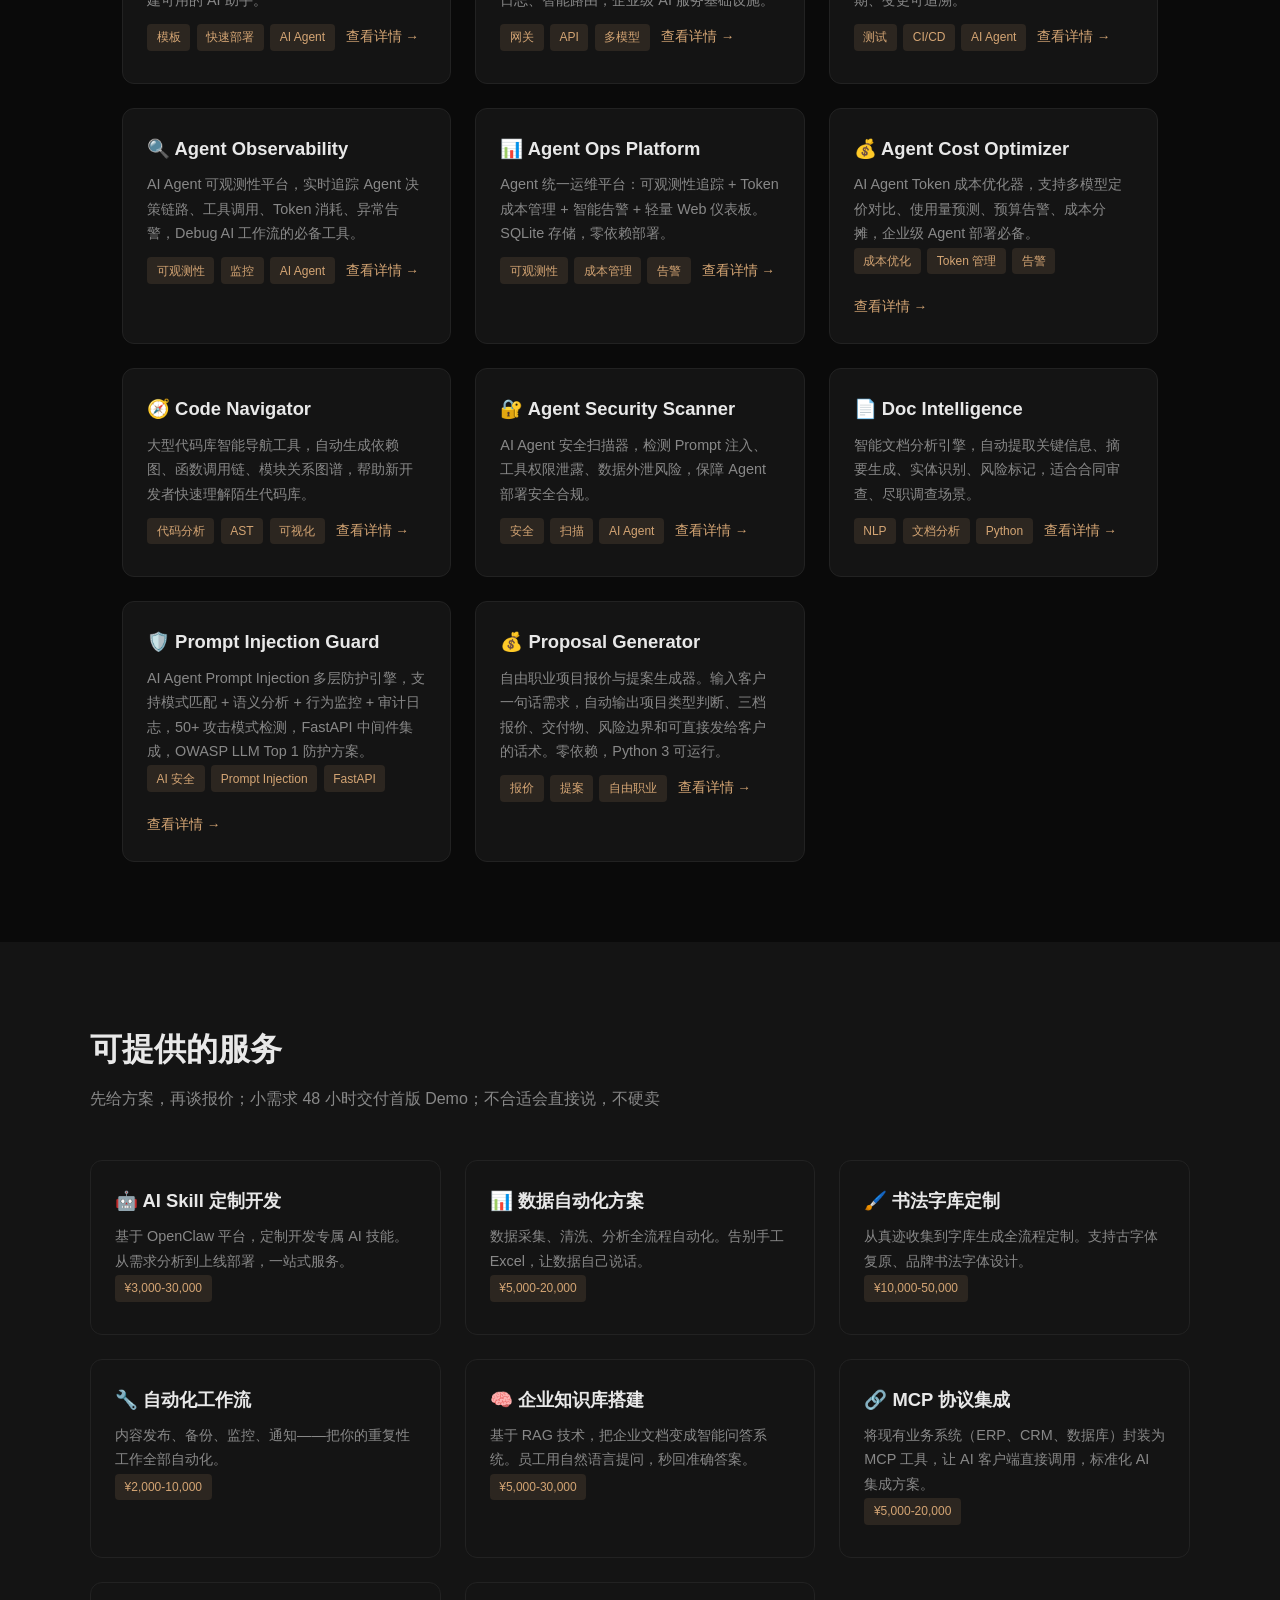
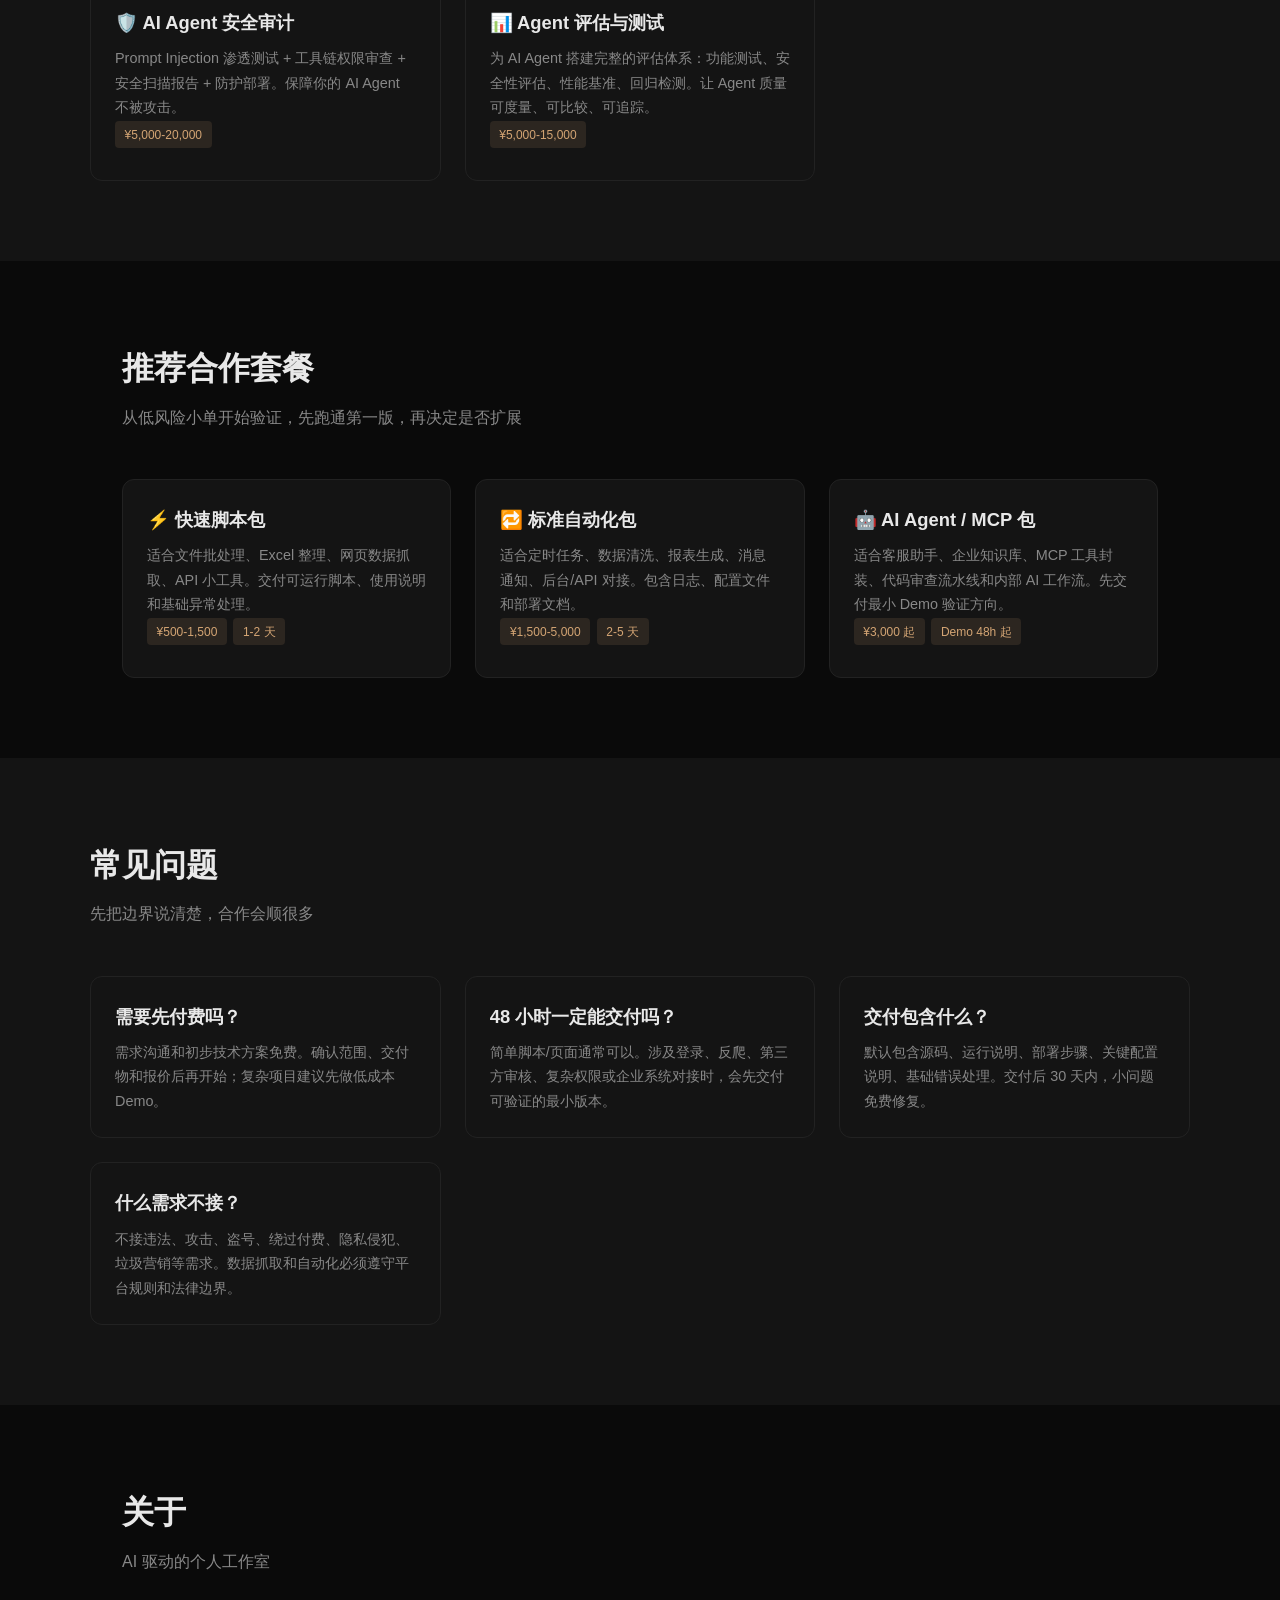
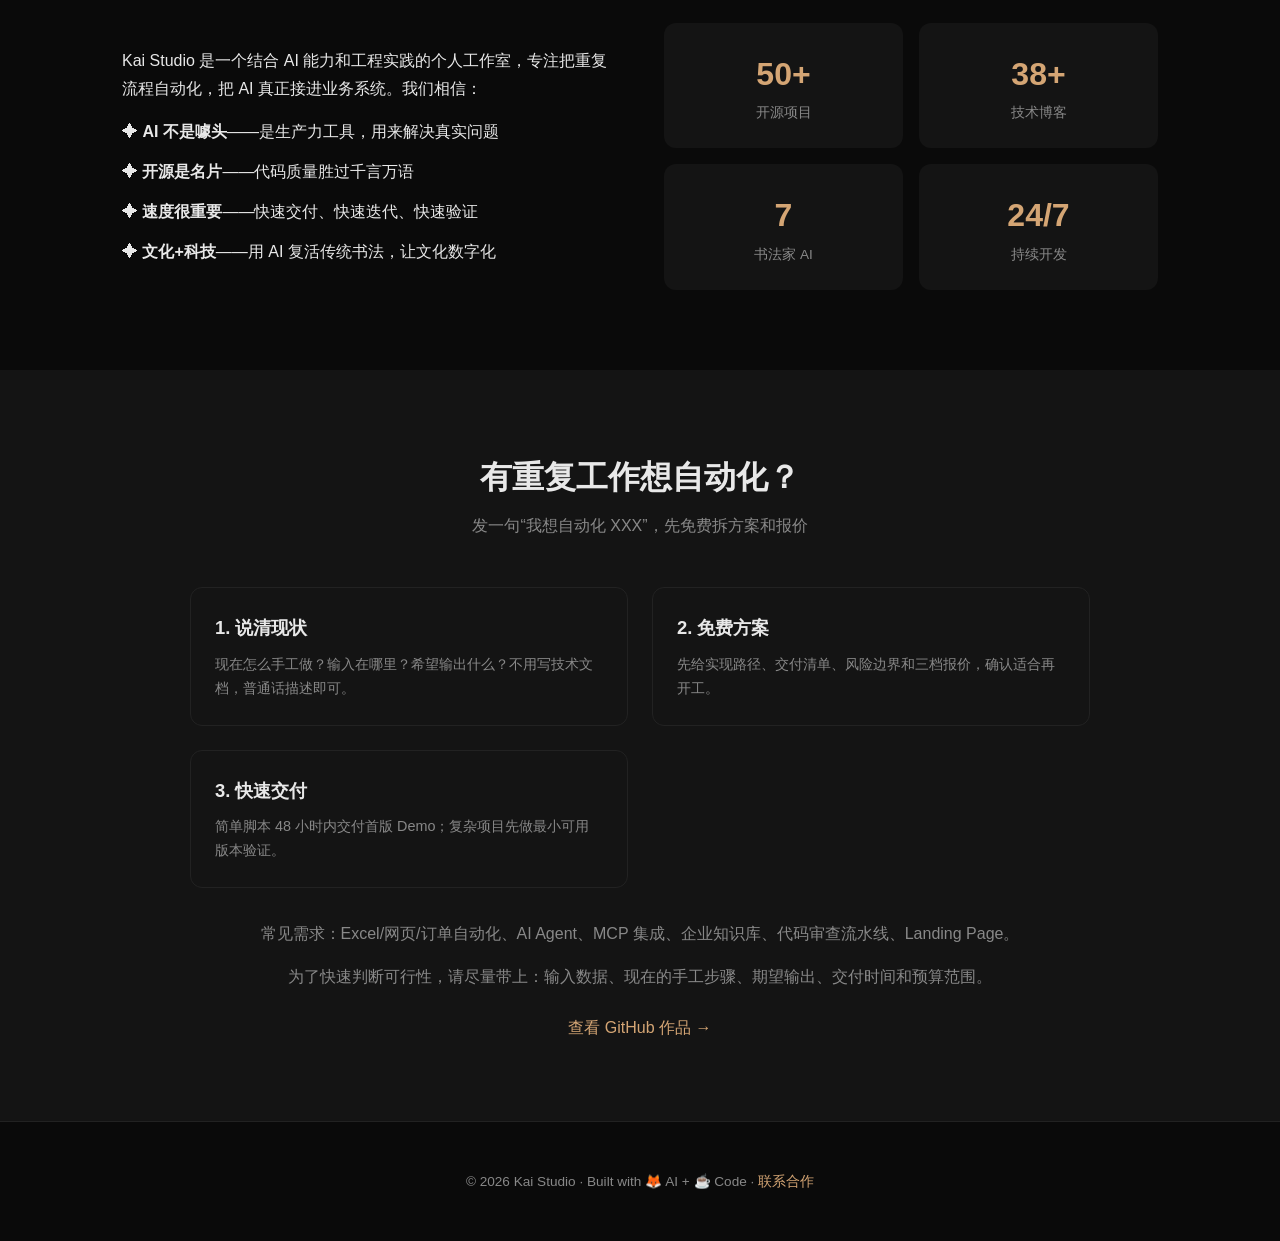
==== commit 90579773: "Day 85: add blog listing page + article #38 (freelance guide)" ====
--- a/portfolio/index.html
+++ b/portfolio/index.html
@@ -61,6 +61,7 @@
     <a href="#services">服务</a>
     <a href="#packages">套餐</a>
     <a href="case-studies.html">案例</a>
+    <a href="blog.html">博客</a>
     <a href="#about">关于</a>
     <a href="#contact">联系</a>
   </div>
@@ -380,7 +381,7 @@
     </div>
     <div class="stats">
       <div class="stat"><div class="num">50+</div><div class="label">开源项目</div></div>
-      <div class="stat"><div class="num">37+</div><div class="label">技术博客</div></div>
+      <div class="stat"><div class="num">38+</div><div class="label">技术博客</div></div>
       <div class="stat"><div class="num">7</div><div class="label">书法家 AI</div></div>
       <div class="stat"><div class="num">24/7</div><div class="label">持续开发</div></div>
     </div>
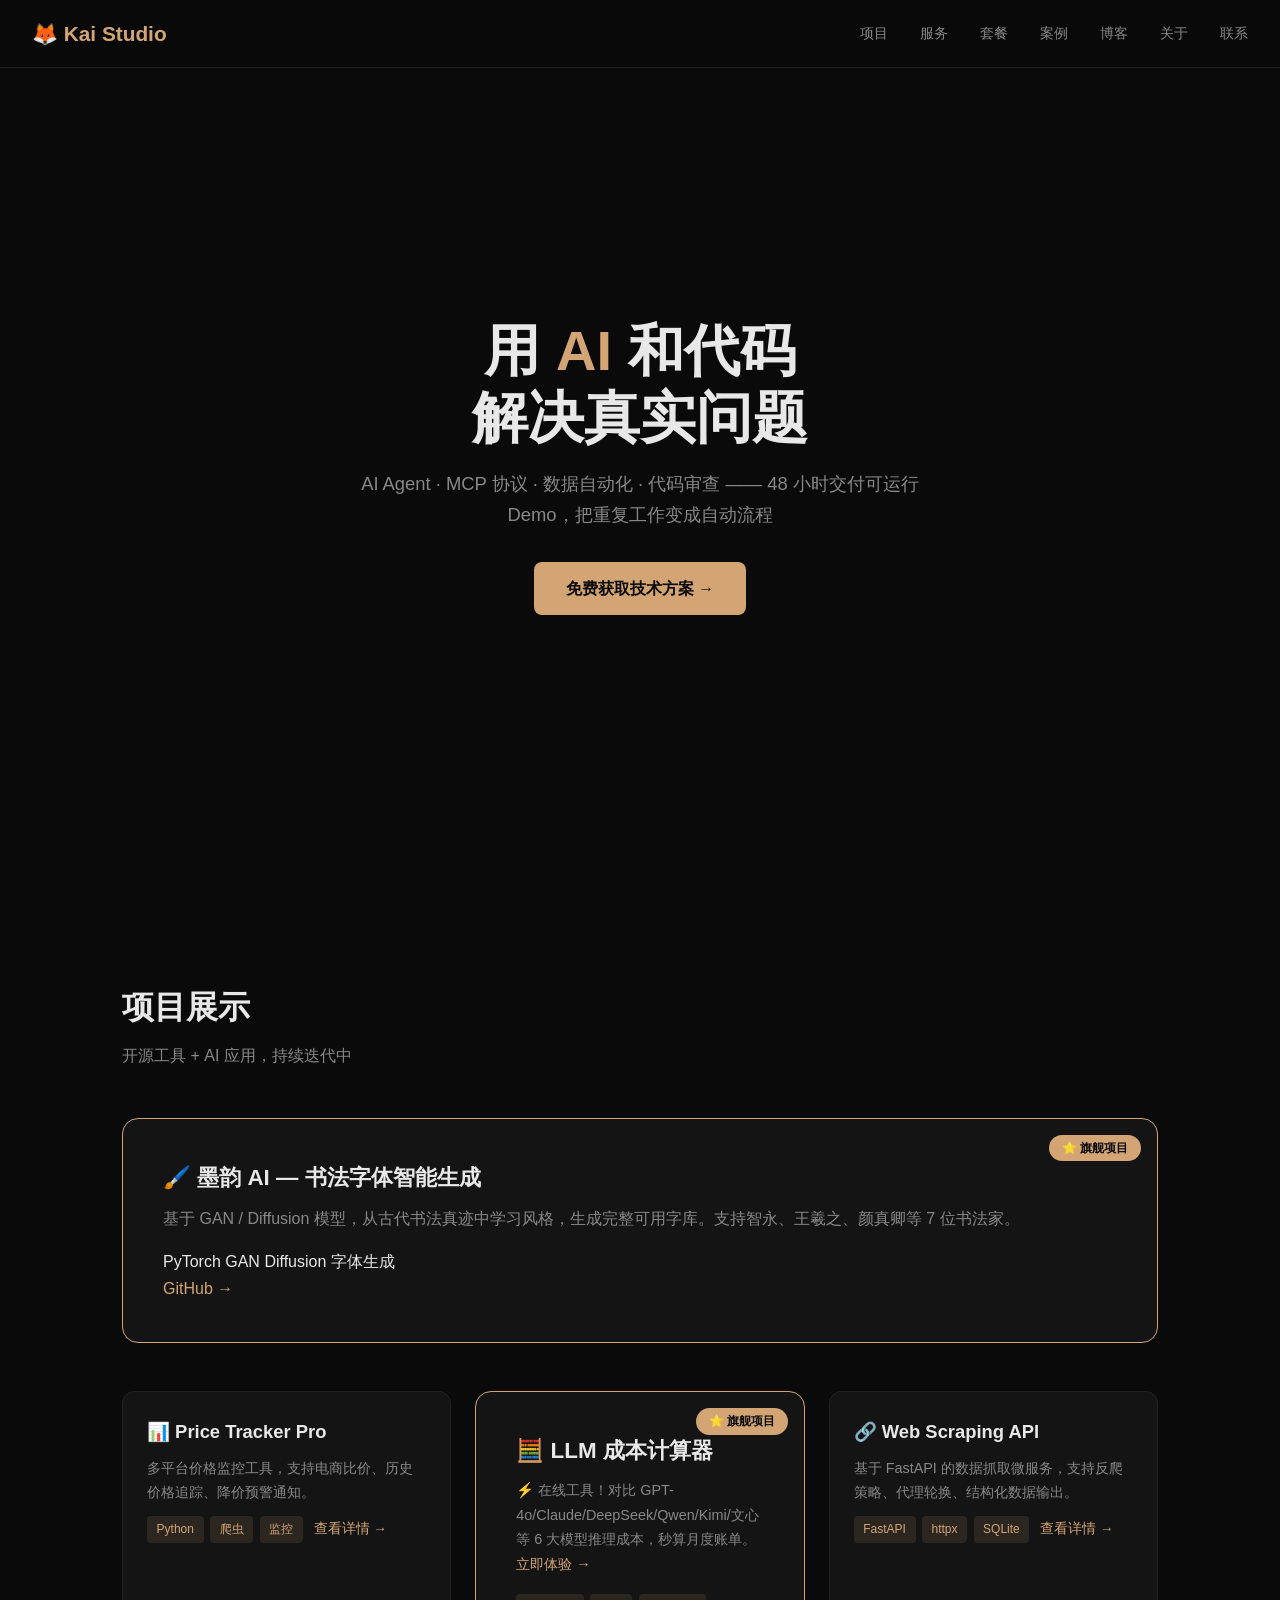
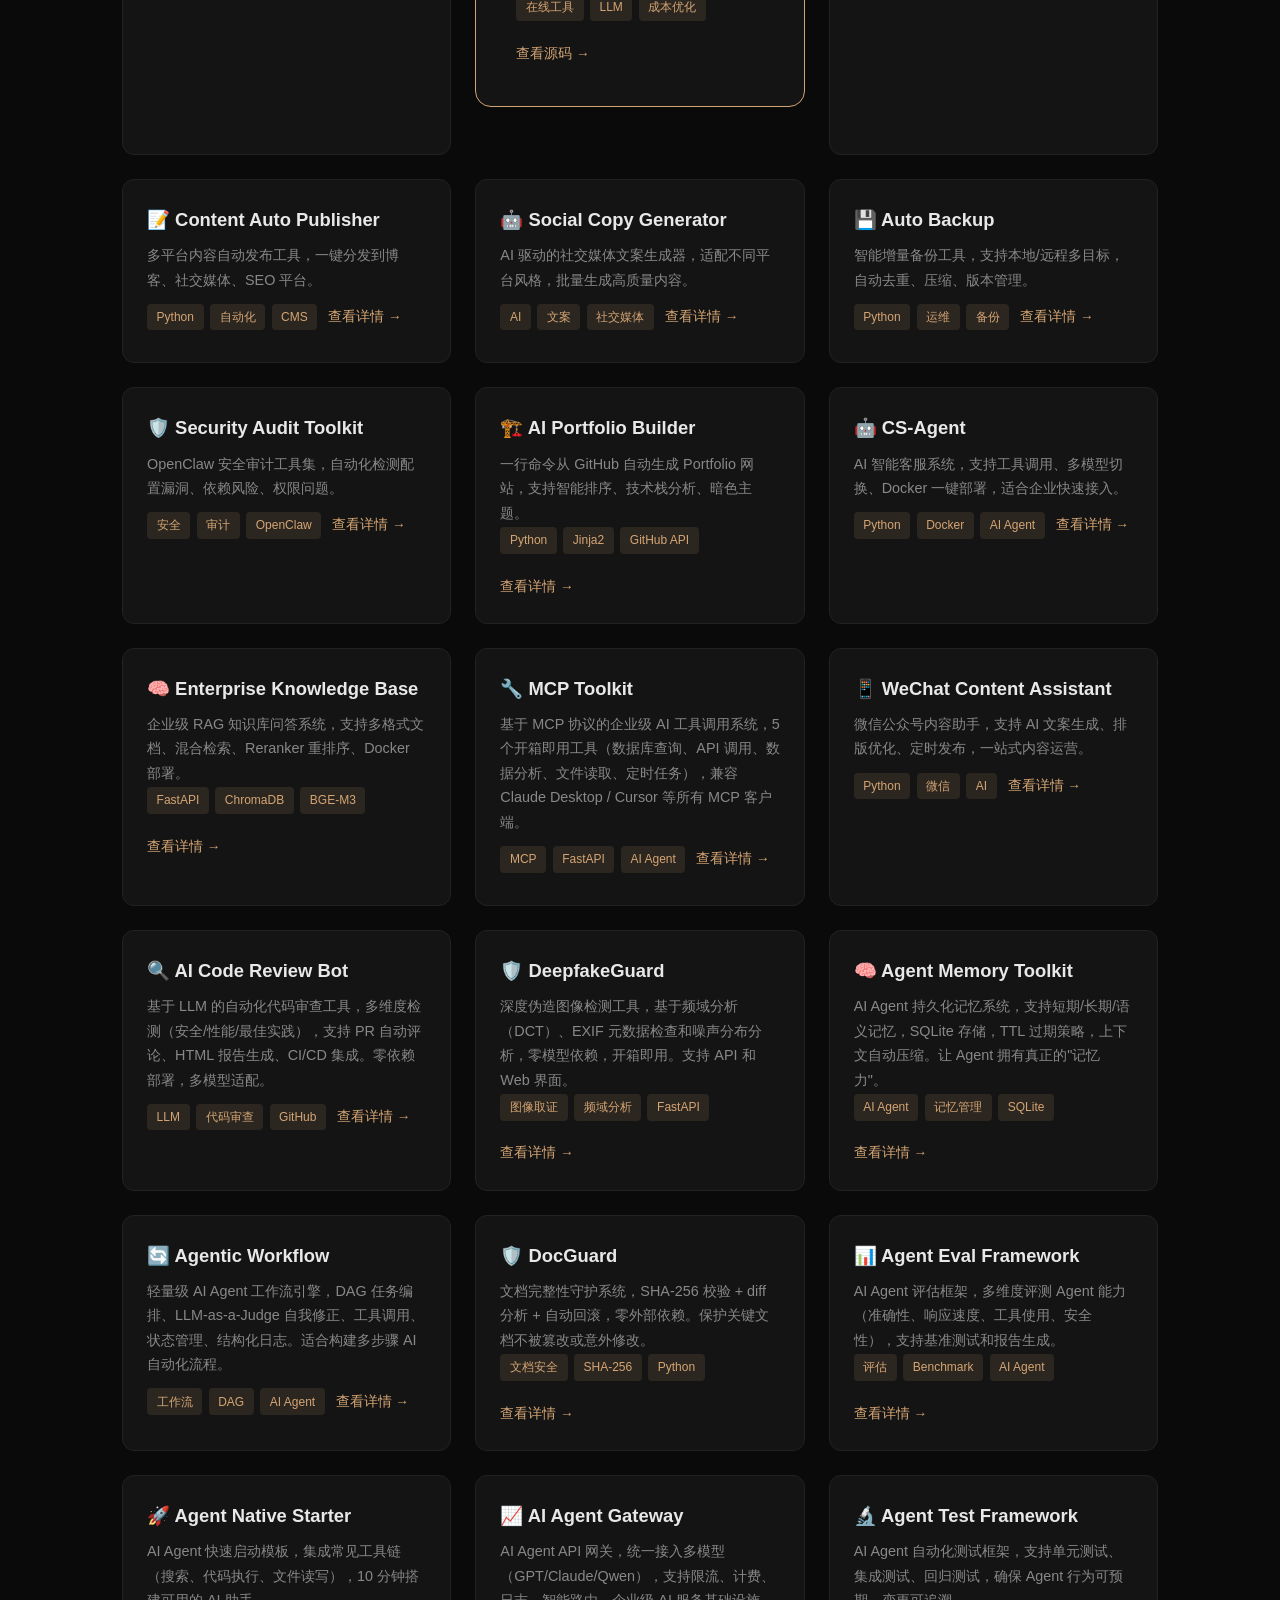
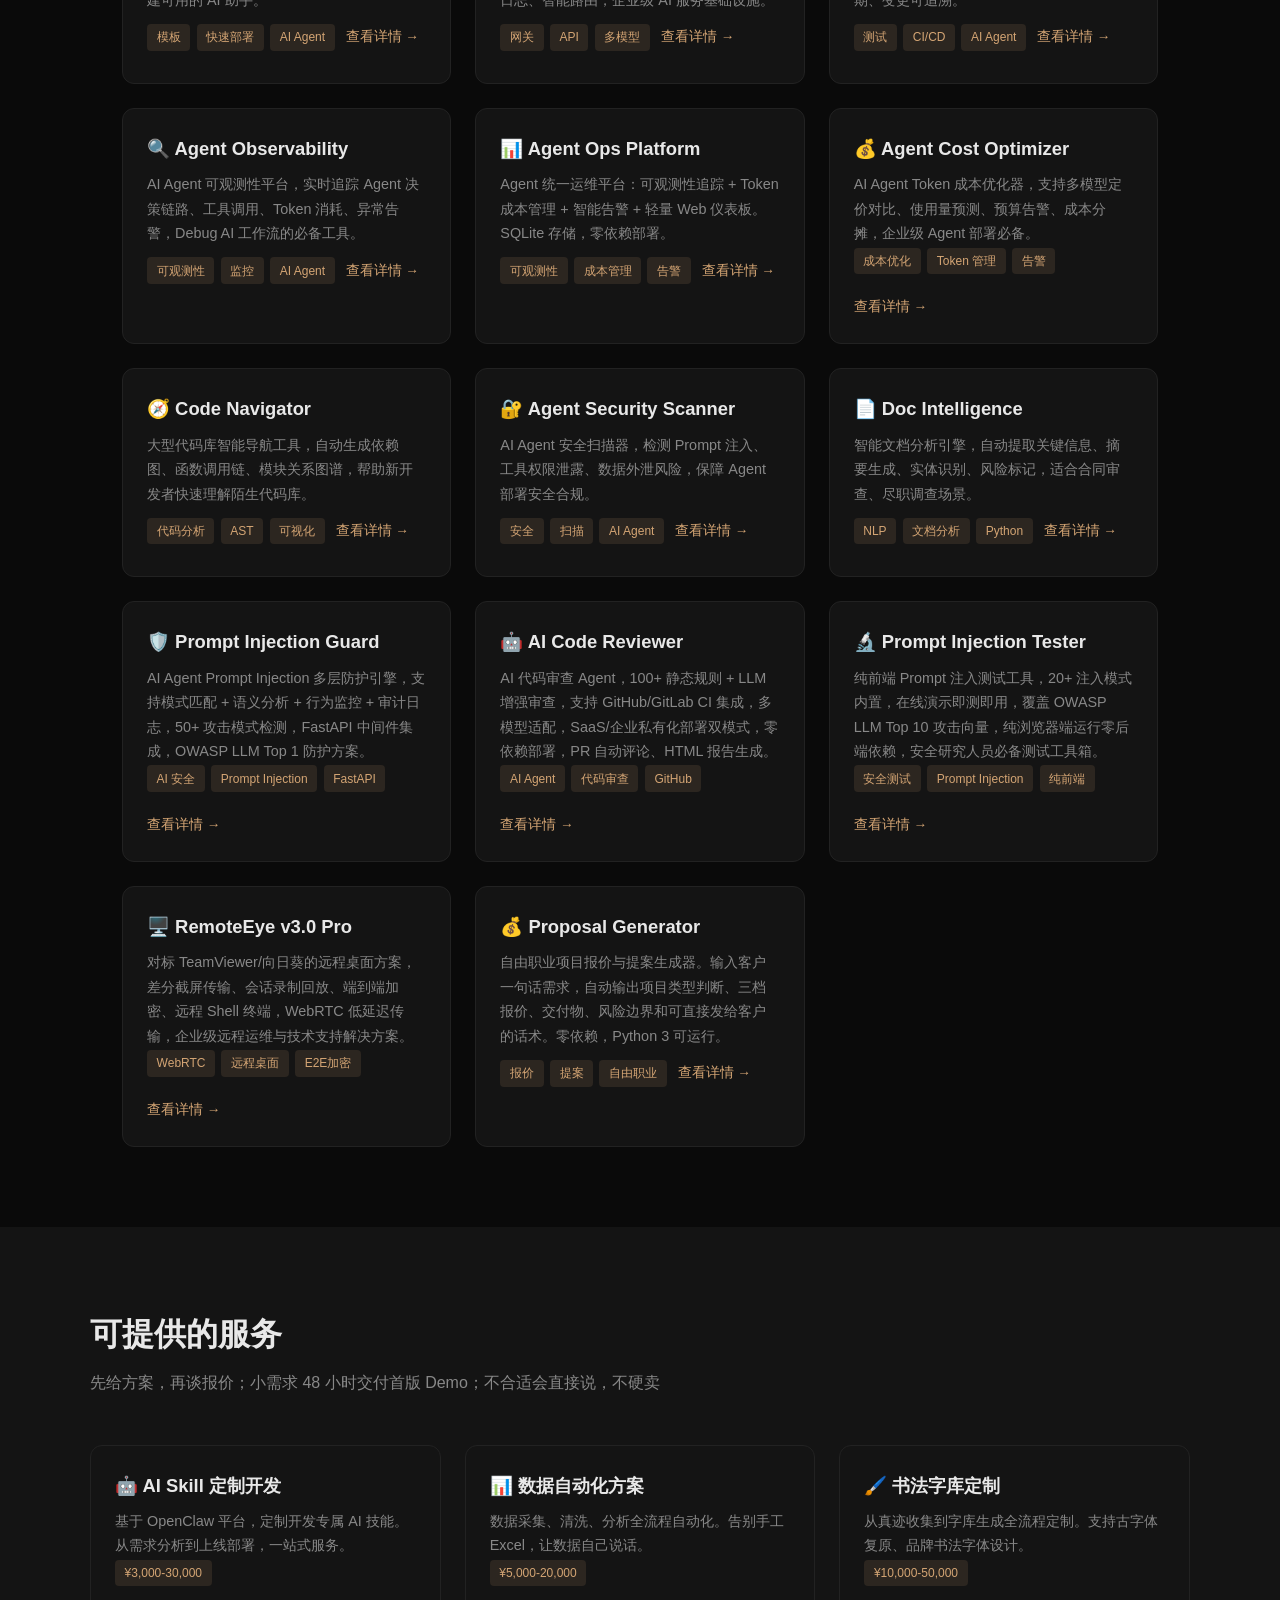
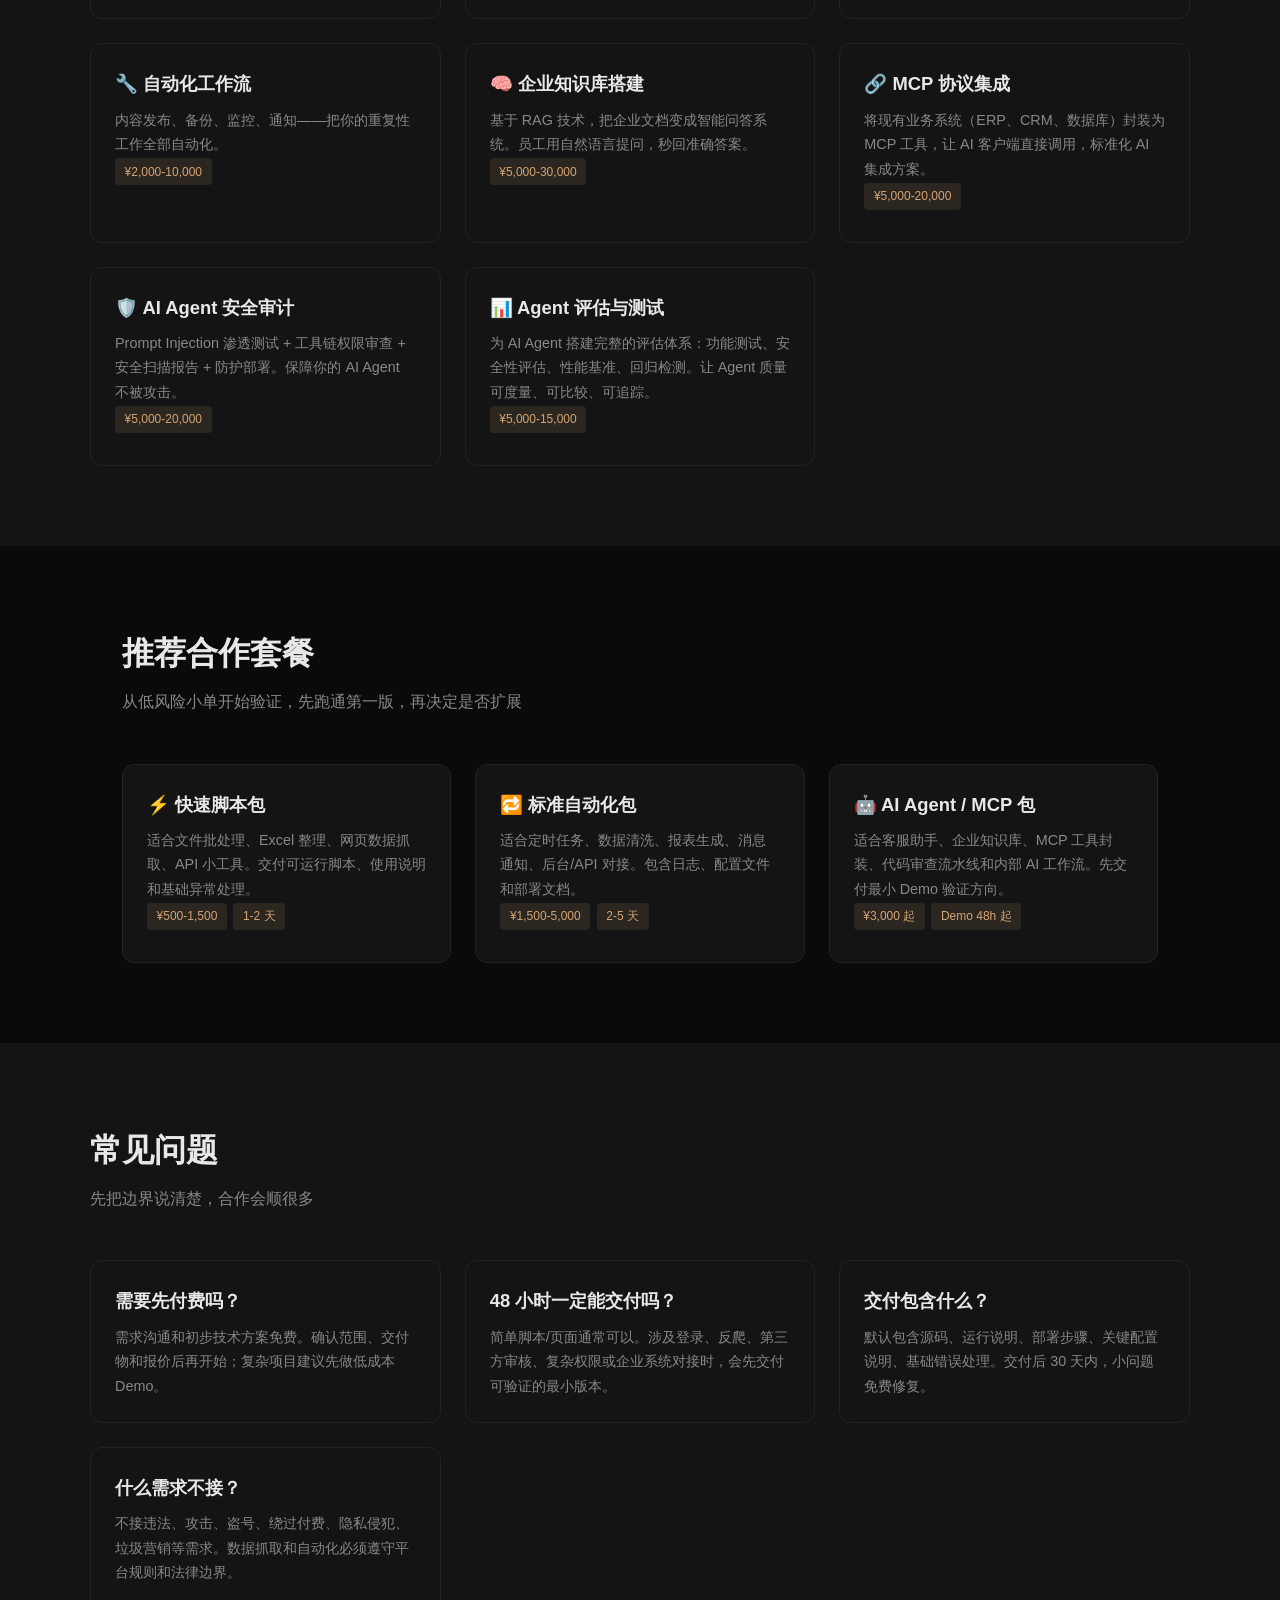
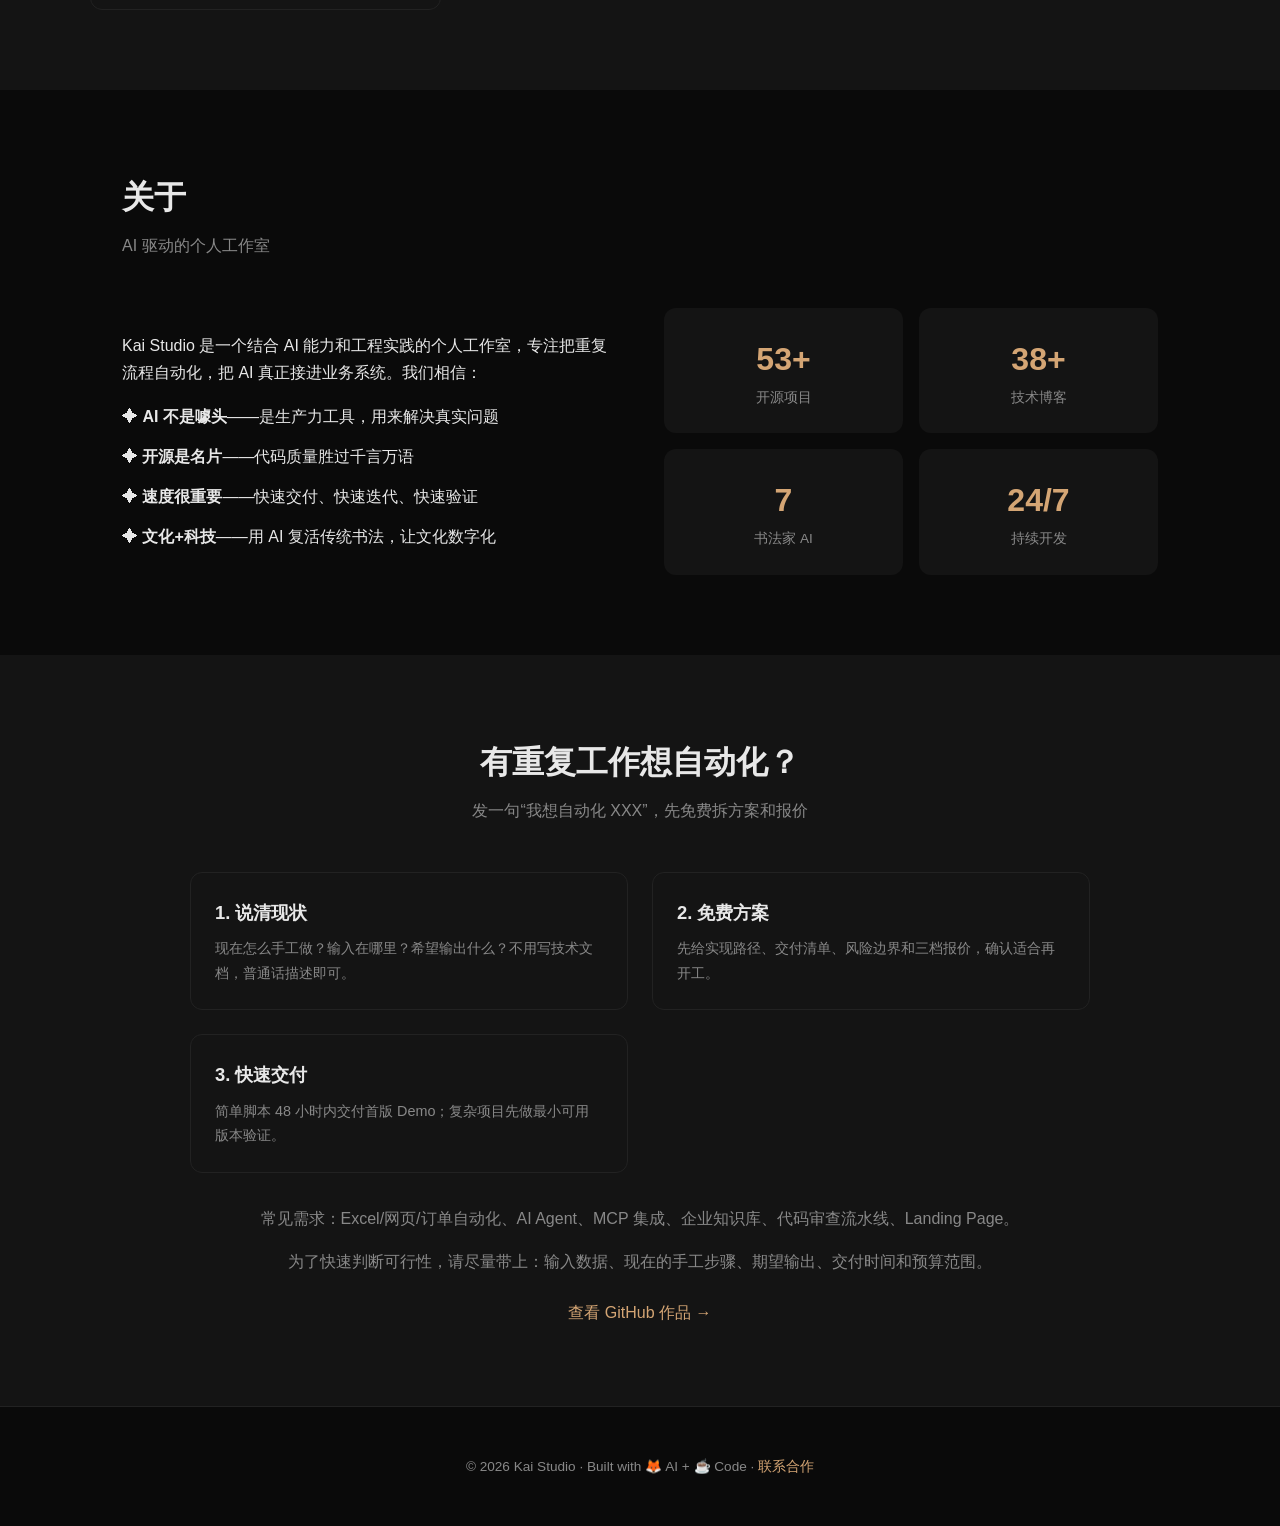
==== commit 0dd842c2: "财务自由日常推进 #34 - Day 117 MergeOS 赏金生态检查 + 积压推送" ====
--- a/portfolio/index.html
+++ b/portfolio/index.html
@@ -261,6 +261,24 @@
       <a href="https://github.com/kaising-openclaw1/prompt-injection-guard" class="link">查看详情 →</a>
     </div>
     <div class="card">
+      <h3>🤖 AI Code Reviewer</h3>
+      <p>AI 代码审查 Agent，100+ 静态规则 + LLM 增强审查，支持 GitHub/GitLab CI 集成，多模型适配，SaaS/企业私有化部署双模式，零依赖部署，PR 自动评论、HTML 报告生成。</p>
+      <span class="tag">AI Agent</span><span class="tag">代码审查</span><span class="tag">GitHub</span>
+      <a href="https://github.com/kaising-openclaw1/ai-code-reviewer" class="link">查看详情 →</a>
+    </div>
+    <div class="card">
+      <h3>🔬 Prompt Injection Tester</h3>
+      <p>纯前端 Prompt 注入测试工具，20+ 注入模式内置，在线演示即测即用，覆盖 OWASP LLM Top 10 攻击向量，纯浏览器端运行零后端依赖，安全研究人员必备测试工具箱。</p>
+      <span class="tag">安全测试</span><span class="tag">Prompt Injection</span><span class="tag">纯前端</span>
+      <a href="https://github.com/kaising-openclaw1/prompt-injection-tester" class="link">查看详情 →</a>
+    </div>
+    <div class="card">
+      <h3>🖥️ RemoteEye v3.0 Pro</h3>
+      <p>对标 TeamViewer/向日葵的远程桌面方案，差分截屏传输、会话录制回放、端到端加密、远程 Shell 终端，WebRTC 低延迟传输，企业级远程运维与技术支持解决方案。</p>
+      <span class="tag">WebRTC</span><span class="tag">远程桌面</span><span class="tag">E2E加密</span>
+      <a href="https://github.com/kaising-openclaw1/remote-control" class="link">查看详情 →</a>
+    </div>
+    <div class="card">
       <h3>💰 Proposal Generator</h3>
       <p>自由职业项目报价与提案生成器。输入客户一句话需求，自动输出项目类型判断、三档报价、交付物、风险边界和可直接发给客户的话术。零依赖，Python 3 可运行。</p>
       <span class="tag">报价</span><span class="tag">提案</span><span class="tag">自由职业</span>
@@ -380,7 +398,7 @@
       </ul>
     </div>
     <div class="stats">
-      <div class="stat"><div class="num">50+</div><div class="label">开源项目</div></div>
+      <div class="stat"><div class="num">53+</div><div class="label">开源项目</div></div>
       <div class="stat"><div class="num">38+</div><div class="label">技术博客</div></div>
       <div class="stat"><div class="num">7</div><div class="label">书法家 AI</div></div>
       <div class="stat"><div class="num">24/7</div><div class="label">持续开发</div></div>
